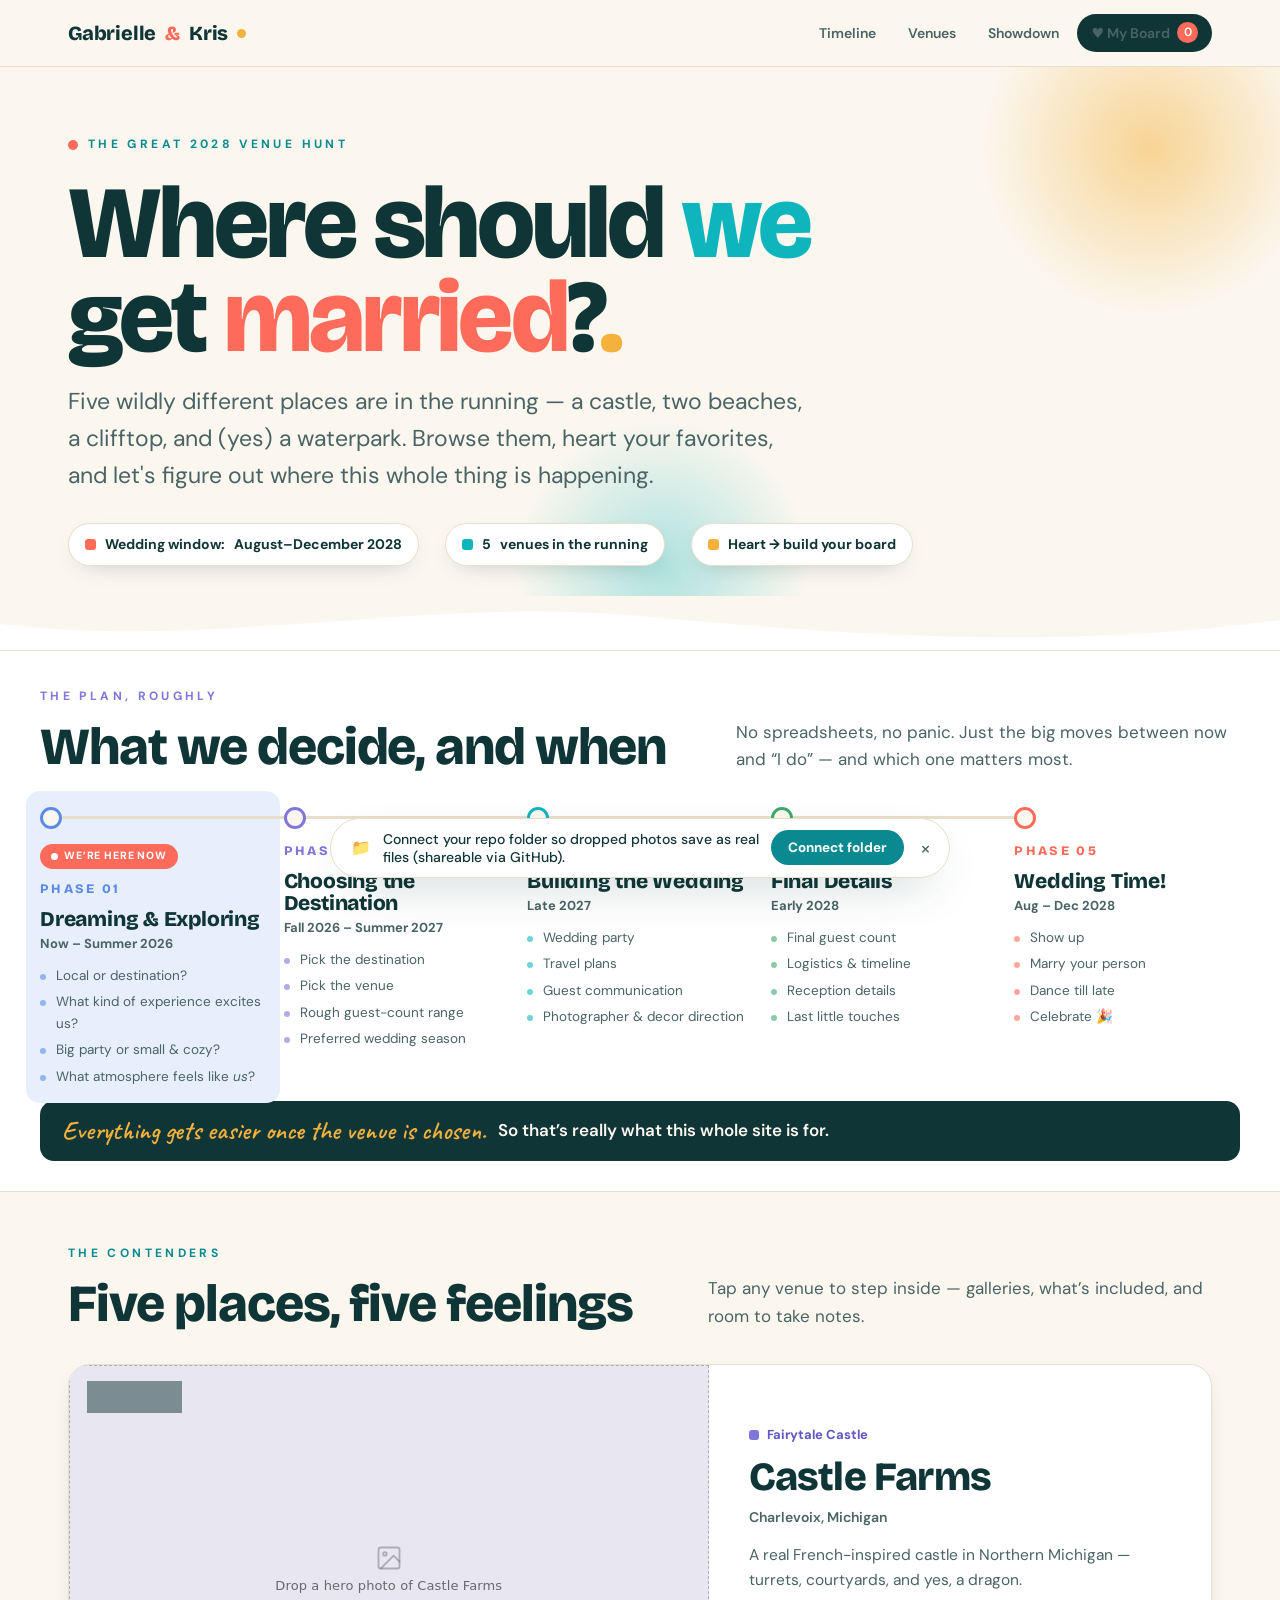
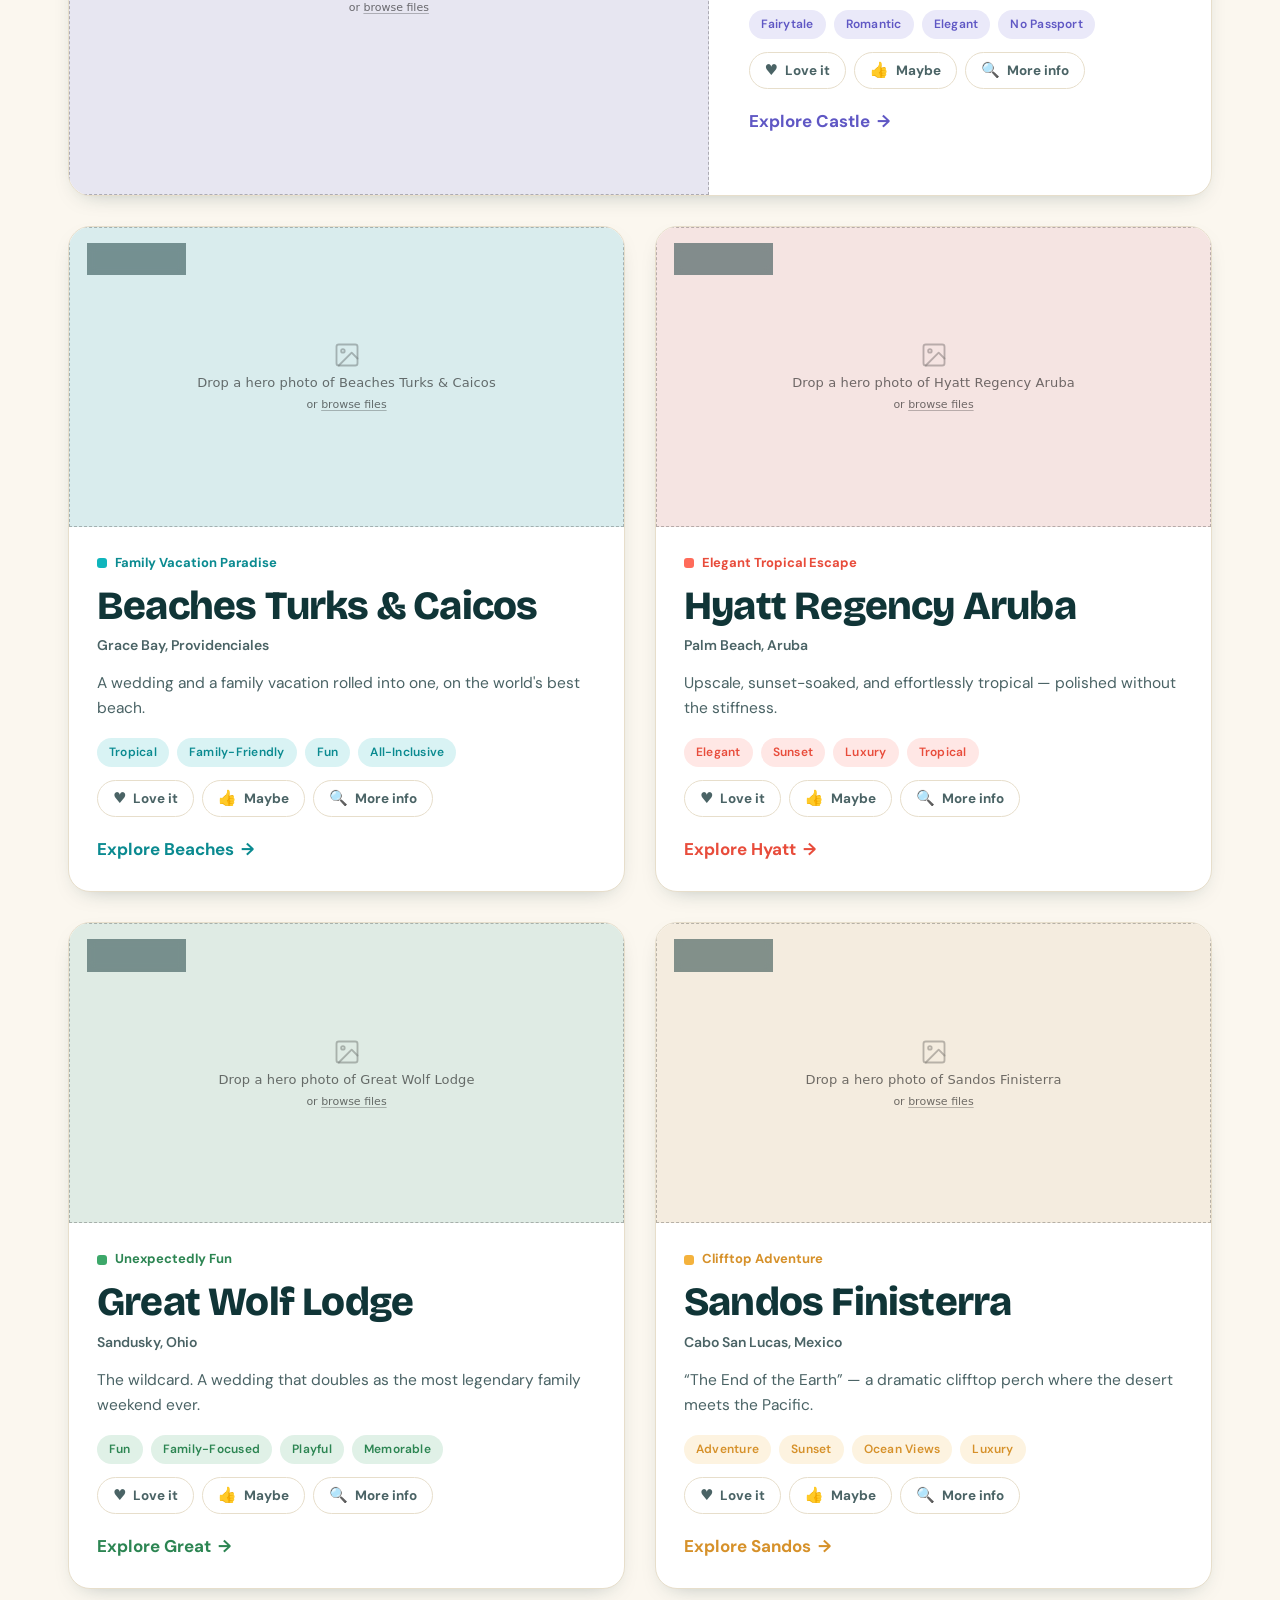
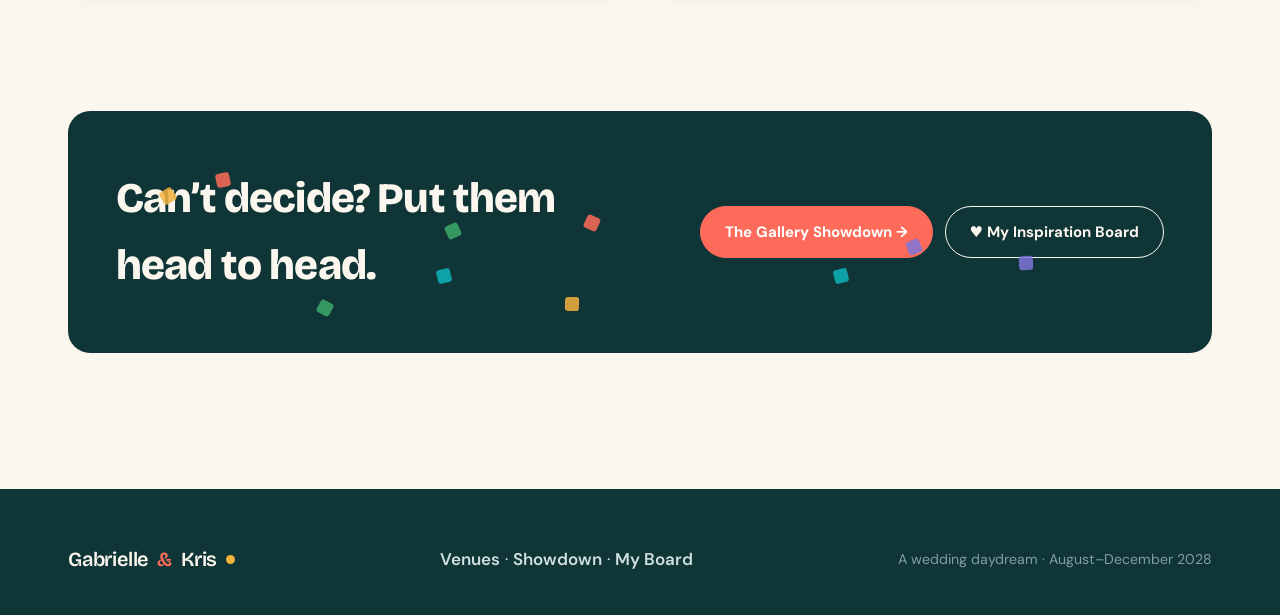
==== index.html @ 3129db59 "Initial snapshot before Supabase integration" ====
<!DOCTYPE html>
<html lang="en">
<head>
<meta charset="UTF-8" />
<meta name="viewport" content="width=device-width, initial-scale=1.0" />
<title>Gabrielle &amp; Kris — Where should we get married?</title>
<link rel="preconnect" href="https://fonts.googleapis.com" />
<link rel="preconnect" href="https://fonts.gstatic.com" crossorigin />
<link href="https://fonts.googleapis.com/css2?family=Bricolage+Grotesque:opsz,wght@12..96,400;12..96,600;12..96,700;12..96,800&family=DM+Sans:opsz,wght@9..40,400;9..40,500;9..40,700&family=Caveat:wght@600;700&display=swap" rel="stylesheet" />
<style>
/* =====================================================================
   Gabrielle & Kris — Wedding Venue Explorer
   Coastal Editorial, with joy. Shared across all pages.
   ===================================================================== */

:root{
  /* base */
  --cream:#FBF7EF;
  --paper:#FFFFFF;
  --ink:#103537;          /* deep teal-black text */
  --ink-soft:#4A6365;
  --line:#E7DECB;         /* hairline on cream */

  /* joyful coastal accents */
  --sea:#0FB5BC;
  --sea-deep:#0A8A90;
  --coral:#FF6B5A;
  --coral-deep:#E84C3B;
  --sun:#F4B23C;
  --sky:#5C8BE6;
  --palm:#3DA86A;
  --orchid:#7E76DA;

  /* venue signature hues (set per page on body[data-venue]) */
  --accent:var(--sea);
  --accent-deep:var(--sea-deep);
  --accent-tint:#E4F6F6;

  --maxw:1200px;
  --r-lg:22px;
  --r-md:14px;
  --r-sm:8px;
  --shadow:0 18px 50px -22px rgba(16,53,55,.45);
  --shadow-sm:0 8px 24px -14px rgba(16,53,55,.4);

  --font-display:'Bricolage Grotesque',-apple-system,system-ui,sans-serif;
  --font-body:'DM Sans',-apple-system,system-ui,sans-serif;
  --font-hand:'Caveat',cursive;
}

/* venue themes */
body[data-venue="castle"]   {--accent:var(--orchid);--accent-deep:#5F57C4;--accent-tint:#ECEBFB;}
body[data-venue="beaches"]  {--accent:var(--sea);  --accent-deep:var(--sea-deep);--accent-tint:#E1F6F6;}
body[data-venue="hyatt"]    {--accent:var(--coral);--accent-deep:var(--coral-deep);--accent-tint:#FFE9E4;}
body[data-venue="greatwolf"]{--accent:var(--palm); --accent-deep:#2C8552;--accent-tint:#E2F3E9;}
body[data-venue="sandos"]   {--accent:var(--sun);  --accent-deep:#D6912A;--accent-tint:#FBEFD6;}

*{box-sizing:border-box;}
html{scroll-behavior:smooth;}
body{
  margin:0;background:var(--cream);color:var(--ink);
  font-family:var(--font-body);font-size:17px;line-height:1.6;
  -webkit-font-smoothing:antialiased;text-rendering:optimizeLegibility;
}
img{max-width:100%;display:block;}
a{color:inherit;text-decoration:none;}
button{font-family:inherit;cursor:pointer;}

.wrap{max-width:var(--maxw);margin:0 auto;padding:0 28px;}
.display{font-family:var(--font-display);font-weight:800;letter-spacing:-.02em;line-height:.95;}
.hand{font-family:var(--font-hand);font-weight:700;}
.kicker{font-size:12px;letter-spacing:.28em;text-transform:uppercase;font-weight:700;color:var(--accent-deep);}
.tabnum{font-variant-numeric:tabular-nums;}

/* ---------------- top nav ---------------- */
.nav{position:sticky;top:0;z-index:50;background:rgba(251,247,239,.86);backdrop-filter:blur(12px);
  border-bottom:1px solid var(--line);}
.nav-in{display:flex;align-items:center;gap:8px;height:66px;}
.brand{font-family:var(--font-display);font-weight:800;font-size:20px;letter-spacing:-.01em;display:flex;align-items:center;gap:9px;}
.brand .amp{color:var(--coral);}
.brand .dot{width:9px;height:9px;border-radius:50%;background:var(--sun);display:inline-block;}
.nav-links{margin-left:auto;display:flex;align-items:center;gap:4px;}
.nav-links a{font-size:14px;font-weight:600;padding:8px 14px;border-radius:30px;color:var(--ink-soft);transition:.16s;}
.nav-links a:hover{color:var(--ink);background:var(--accent-tint);}
.nav-links a.active{color:var(--ink);background:var(--accent-tint);}
.nav-board{display:inline-flex;align-items:center;gap:7px;background:var(--ink);color:var(--cream);
  padding:9px 16px;border-radius:30px;font-weight:700;font-size:14px;}
.nav-board:hover{background:var(--accent-deep);color:#fff;}
.nav-board .cnt{background:var(--coral);color:#fff;border-radius:20px;min-width:21px;height:21px;
  display:inline-flex;align-items:center;justify-content:center;font-size:12px;padding:0 6px;}
.nav-toggle{display:none;}

/* ---------------- buttons ---------------- */
.btn{display:inline-flex;align-items:center;gap:9px;font-weight:700;font-size:15px;
  padding:13px 24px;border-radius:34px;border:1.5px solid var(--ink);background:transparent;color:var(--ink);
  transition:.18s;}
.btn:hover{background:var(--ink);color:var(--cream);transform:translateY(-1px);}
.btn-fill{background:var(--accent-deep);border-color:var(--accent-deep);color:#fff;}
.btn-fill:hover{background:var(--ink);border-color:var(--ink);color:var(--cream);}
.btn-coral{background:var(--coral);border-color:var(--coral);color:#fff;}
.btn-coral:hover{background:var(--coral-deep);border-color:var(--coral-deep);color:#fff;}

/* ---------------- favorite control (love/maybe/info) ---------------- */
.faves{display:flex;gap:8px;flex-wrap:wrap;}
.fave{display:inline-flex;align-items:center;gap:7px;font-weight:700;font-size:13.5px;
  padding:9px 15px;border-radius:30px;border:1.5px solid var(--line);background:var(--paper);color:var(--ink-soft);
  transition:.16s;}
.fave:hover{border-color:var(--ink);color:var(--ink);transform:translateY(-1px);}
.fave .ic{font-size:15px;line-height:1;}
.fave[data-state="love"][aria-pressed="true"]{background:var(--coral);border-color:var(--coral);color:#fff;}
.fave[data-state="maybe"][aria-pressed="true"]{background:var(--sun);border-color:var(--sun);color:#3a2c08;}
.fave[data-state="info"][aria-pressed="true"]{background:var(--sky);border-color:var(--sky);color:#fff;}

/* mood tags / chips */
.tags{display:flex;flex-wrap:wrap;gap:8px;}
.tag{font-size:12px;letter-spacing:.02em;font-weight:600;padding:5px 12px;border-radius:30px;
  background:var(--accent-tint);color:var(--accent-deep);white-space:nowrap;}
.tag.ghost{background:transparent;border:1.5px solid var(--line);color:var(--ink-soft);}

/* ---------------- toast ---------------- */
.toast-wrap{position:fixed;bottom:24px;left:50%;transform:translateX(-50%);z-index:200;display:flex;flex-direction:column;gap:10px;align-items:center;pointer-events:none;}
.toast{background:var(--ink);color:var(--cream);padding:13px 20px;border-radius:30px;font-weight:600;font-size:14.5px;
  box-shadow:var(--shadow);display:flex;align-items:center;gap:10px;opacity:0;transform:translateY(14px);
  transition:.32s cubic-bezier(.2,.8,.3,1);}
.toast.show{opacity:1;transform:translateY(0);}
.toast .em{font-size:17px;}

/* ---------------- folder connect bar ---------------- */
.fsbar{position:fixed;left:50%;bottom:22px;transform:translateX(-50%);z-index:180;
  display:flex;align-items:center;gap:12px;max-width:min(620px,calc(100vw - 28px));
  background:var(--paper);border:1px solid var(--line);border-radius:40px;
  padding:11px 14px 11px 20px;box-shadow:var(--shadow);font-size:14px;font-weight:500;color:var(--ink);}
.fsbar.ok{background:#E6F6EE;border-color:#BFE6CF;}
.fsbar.warn{background:#FFF4E2;border-color:#F4D9A8;}
.fsbar .ic{font-size:16px;line-height:1;flex:0 0 auto;}
.fsbar span{line-height:1.3;}
.fsbar strong{font-weight:700;}
.fsbar .connect{flex:0 0 auto;background:var(--accent-deep);color:#fff;border:none;border-radius:30px;
  padding:9px 17px;font-weight:700;font-size:13.5px;}
.fsbar .connect:hover{background:var(--ink);}
.fsbar .connect:disabled{opacity:.6;}
.fsbar .x{flex:0 0 auto;background:none;border:none;font-size:20px;line-height:1;color:var(--ink-soft);padding:0 4px;}
.fsbar .x:hover{color:var(--ink);}
@media(max-width:560px){.fsbar{flex-wrap:wrap;border-radius:18px;}}

/* ---------------- wave divider ---------------- */
.wave{display:block;width:100%;height:54px;}

/* ---------------- footer ---------------- */
.foot{background:var(--ink);color:#CFE0DF;margin-top:90px;padding:54px 0 40px;}
.foot .wrap{display:flex;flex-wrap:wrap;gap:24px;align-items:center;justify-content:space-between;}
.foot .brand{color:var(--cream);}
.foot a{color:#CFE0DF;font-weight:600;}
.foot a:hover{color:#fff;}
.foot small{color:#7FA0A0;}

/* =====================================================================
   HOME
   ===================================================================== */
.hero{position:relative;overflow:hidden;padding:64px 0 30px;}
.hero .wrap{position:relative;z-index:2;}
.hero .eyebrow{display:inline-flex;align-items:center;gap:10px;margin-bottom:22px;}
.hero .eyebrow .pin{width:10px;height:10px;border-radius:50%;background:var(--coral);}
.hero h1{font-family:var(--font-display);font-weight:800;letter-spacing:-.03em;line-height:.92;
  font-size:clamp(44px,8vw,104px);margin:0 0 18px;max-width:14ch;}
.hero h1 .c1{color:var(--sea);}
.hero h1 .c2{color:var(--coral);}
.hero h1 .c3{color:var(--sun);}
.hero .lede{font-size:clamp(18px,2.2vw,23px);max-width:46ch;color:var(--ink-soft);margin:0 0 30px;}
.hero .meta{display:flex;flex-wrap:wrap;gap:10px 26px;align-items:center;font-weight:700;}
.hero .meta .chip{display:inline-flex;align-items:center;gap:9px;background:var(--paper);border:1px solid var(--line);
  padding:9px 16px;border-radius:30px;font-size:14px;box-shadow:var(--shadow-sm);}
.hero .meta .chip .sq{width:11px;height:11px;border-radius:3px;}
.blob{position:absolute;border-radius:50%;filter:blur(2px);opacity:.5;z-index:1;}
.blob.b1{width:340px;height:340px;background:radial-gradient(circle,var(--sun),transparent 70%);top:-90px;right:-40px;}
.blob.b2{width:300px;height:300px;background:radial-gradient(circle,var(--sea),transparent 70%);bottom:-120px;left:40%;opacity:.32;}

/* section heading */
.sec{padding:30px 0;}
.sec-head{display:flex;align-items:flex-end;justify-content:space-between;gap:20px;flex-wrap:wrap;margin-bottom:34px;}
.sec-head h2{font-family:var(--font-display);font-weight:800;letter-spacing:-.02em;font-size:clamp(30px,4.4vw,52px);margin:.25em 0 0;line-height:1;}
.sec-head p{margin:0;color:var(--ink-soft);max-width:42ch;}

/* ---------------- timeline ---------------- */
.timeline{background:var(--paper);border-top:1px solid var(--line);border-bottom:1px solid var(--line);}
.tl-track{display:grid;grid-template-columns:repeat(5,1fr);gap:18px;}
.tl-phase{position:relative;padding-top:34px;}
.tl-phase .node{position:absolute;top:0;left:0;width:22px;height:22px;border-radius:50%;background:var(--cream);
  border:3px solid var(--ph,var(--sea));}
.tl-phase .bar{position:absolute;top:9px;left:22px;right:-18px;height:3px;background:var(--line);}
.tl-phase:last-child .bar{display:none;}
.tl-phase .ph-num{font-family:var(--font-display);font-weight:800;font-size:13px;letter-spacing:.18em;color:var(--ph,var(--sea));text-transform:uppercase;}
.tl-phase h3{font-family:var(--font-display);font-weight:800;font-size:21px;line-height:1.05;margin:8px 0 4px;letter-spacing:-.01em;}
.tl-phase .when{font-size:13px;font-weight:700;color:var(--ink-soft);margin-bottom:10px;}
.tl-phase ul{margin:0;padding:0;list-style:none;display:flex;flex-direction:column;gap:5px;}
.tl-phase li{font-size:13.5px;color:var(--ink-soft);padding-left:16px;position:relative;}
.tl-phase li::before{content:"";position:absolute;left:0;top:9px;width:6px;height:6px;border-radius:50%;background:var(--ph,var(--sea));opacity:.6;}
.tl-phase.key{isolation:isolate;}
.tl-phase.key::before{content:"";position:absolute;inset:-16px -14px;border-radius:var(--r-md);z-index:-1;background:color-mix(in srgb, var(--ph,var(--sea)) 14%, white);}
.ph-badge{display:inline-flex;align-items:center;gap:6px;font-size:10.5px;font-weight:800;letter-spacing:.08em;text-transform:uppercase;
  background:var(--coral);color:#fff;padding:4px 11px;border-radius:20px;margin-bottom:10px;}
.ph-badge .pulse{width:7px;height:7px;border-radius:50%;background:#fff;animation:pulse 1.6s infinite;}
@keyframes pulse{0%,100%{opacity:.4}50%{opacity:1}}
.tl-callout{margin-top:14px;display:flex;align-items:center;gap:12px;background:var(--ink);color:var(--cream);
  border-radius:var(--r-md);padding:16px 22px;font-weight:600;}
.tl-callout .big{font-family:var(--font-hand);font-size:26px;color:var(--sun);line-height:1;}

/* ---------------- venue grid ---------------- */
.venues{padding:46px 0;}
.vgrid{display:grid;grid-template-columns:repeat(2,1fr);gap:30px;}
.vgrid .vcard:first-child{grid-column:1 / -1;}
.vcard{position:relative;background:var(--paper);border:1px solid var(--line);border-radius:var(--r-lg);overflow:hidden;
  box-shadow:var(--shadow-sm);transition:transform .2s, box-shadow .2s;display:flex;flex-direction:column;}
.vcard:hover{transform:translateY(-4px);box-shadow:var(--shadow);}
.vcard.feat{flex-direction:row;}
.vcard .vmedia{position:relative;background:color-mix(in srgb, var(--vc,var(--sea)) 12%, white);}
.vcard .vmedia image-slot{width:100%;height:100%;display:block;}
.vcard:not(.feat) .vmedia{height:300px;}
.vcard.feat .vmedia{flex:1 1 56%;min-height:430px;}
.vcard .vbody{padding:26px 28px 28px;display:flex;flex-direction:column;gap:13px;}
.vcard.feat .vbody{flex:1 1 44%;justify-content:center;padding:40px;}
.vcard .vnum{position:absolute;top:16px;left:18px;z-index:3;font-family:var(--font-display);font-weight:800;
  font-size:14px;letter-spacing:.1em;color:#fff;background:rgba(16,53,55,.5);backdrop-filter:blur(4px);
  padding:5px 12px;border-radius:30px;}
.vcard .theme{display:inline-flex;align-items:center;gap:8px;font-weight:700;font-size:13px;color:var(--vc-deep,var(--sea-deep));}
.vcard .theme .sq{width:10px;height:10px;border-radius:3px;background:var(--vc,var(--sea));}
.vcard h3{font-family:var(--font-display);font-weight:800;letter-spacing:-.02em;line-height:.96;margin:0;
  font-size:clamp(28px,3.4vw,40px);}
.vcard .vloc{font-size:14px;font-weight:600;color:var(--ink-soft);margin-top:-4px;}
.vcard .vline{color:var(--ink-soft);font-size:15.5px;margin:2px 0 4px;}
.vcard .vfoot{display:flex;align-items:center;justify-content:space-between;gap:14px;margin-top:6px;flex-wrap:wrap;}
.vcard .explore{display:inline-flex;align-items:center;gap:7px;font-weight:700;color:var(--vc-deep,var(--sea-deep));}
.vcard .explore .arr{transition:transform .18s;}
.vcard:hover .explore .arr{transform:translateX(4px);}

/* CTA band */
.cta{margin:30px 0 0;}
.cta .box{background:var(--ink);color:var(--cream);border-radius:var(--r-lg);padding:54px 48px;
  display:flex;flex-wrap:wrap;gap:26px;align-items:center;justify-content:space-between;position:relative;overflow:hidden;}
.cta h2{font-family:var(--font-display);font-weight:800;font-size:clamp(28px,3.6vw,42px);margin:0;max-width:18ch;letter-spacing:-.02em;}
.cta .conf{position:absolute;width:14px;height:14px;border-radius:3px;opacity:.9;}

/* =====================================================================
   VENUE PAGE
   ===================================================================== */
.vhero{position:relative;padding:30px 0 0;}
.vhero .top{display:flex;flex-wrap:wrap;gap:18px;align-items:flex-end;justify-content:space-between;margin-bottom:24px;}
.back{display:inline-flex;align-items:center;gap:8px;font-weight:700;color:var(--ink-soft);font-size:14px;}
.back:hover{color:var(--ink);}
.vhero h1{font-family:var(--font-display);font-weight:800;letter-spacing:-.03em;line-height:.9;
  font-size:clamp(48px,9vw,120px);margin:.1em 0;}
.vhero .sub{display:flex;flex-wrap:wrap;gap:10px 22px;align-items:center;font-weight:700;color:var(--ink-soft);margin-bottom:8px;}
.vhero .sub .theme{color:var(--accent-deep);display:inline-flex;align-items:center;gap:8px;}
.vhero .sub .sq{width:12px;height:12px;border-radius:3px;background:var(--accent);}
.vhero-media{position:relative;border-radius:var(--r-lg);overflow:hidden;height:min(58vh,540px);background:var(--accent-tint);box-shadow:var(--shadow);}
.vhero-media image-slot{width:100%;height:100%;}
.vhero .ribbon{position:absolute;right:22px;top:22px;z-index:4;}

/* intro split */
.vintro{padding:54px 0 20px;display:grid;grid-template-columns:1.3fr 1fr;gap:48px;align-items:start;}
.vintro .lead{font-family:var(--font-display);font-weight:600;font-size:clamp(22px,2.8vw,30px);line-height:1.25;letter-spacing:-.01em;}
.vintro .why{background:var(--accent-tint);border-radius:var(--r-md);padding:24px 26px;}
.vintro .why h4{margin:0 0 8px;font-family:var(--font-display);font-weight:800;font-size:18px;color:var(--accent-deep);}
.vintro .why p{margin:0;color:var(--ink-soft);font-size:15.5px;}
.vintro .note{font-family:var(--font-hand);font-size:23px;color:var(--accent-deep);transform:rotate(-2deg);margin-top:18px;display:inline-block;}

/* gallery */
.gal{padding:34px 0;}
.gal-cat{margin-bottom:46px;}
.gal-cat .ghead{display:flex;align-items:baseline;gap:14px;margin-bottom:6px;}
.gal-cat .gn{font-family:var(--font-display);font-weight:800;color:var(--accent);font-size:15px;}
.gal-cat h3{font-family:var(--font-display);font-weight:800;font-size:clamp(24px,3vw,34px);letter-spacing:-.02em;margin:0;}
.gal-cat .gq{color:var(--ink-soft);font-style:italic;margin:2px 0 18px;}
.masonry{column-count:3;column-gap:18px;}
.masonry .cell{break-inside:avoid;margin-bottom:18px;position:relative;}
.masonry image-slot{width:100%;border-radius:var(--r-md);overflow:hidden;display:block;}
.cell .pinbtn{position:absolute;top:10px;right:10px;z-index:5;width:38px;height:38px;border-radius:50%;border:none;
  background:rgba(255,255,255,.92);color:var(--ink);font-size:17px;display:flex;align-items:center;justify-content:center;
  box-shadow:var(--shadow-sm);transition:.16s;}
.cell .pinbtn:hover{transform:scale(1.1);}
.cell .pinbtn.pinned{background:var(--coral);color:#fff;}

/* find-photos source bar */
.srcbar{display:flex;flex-wrap:wrap;align-items:center;gap:10px;margin:-6px 0 30px;padding:16px 18px;
  background:var(--accent-tint);border-radius:var(--r-md);}
.srclabel{font-weight:700;font-size:14px;color:var(--accent-deep);margin-right:4px;}
.srcbtn{display:inline-flex;align-items:center;gap:7px;font-weight:700;font-size:13.5px;
  padding:9px 15px;border-radius:30px;background:var(--paper);border:1.5px solid color-mix(in srgb, var(--accent) 45%, white);color:var(--ink);transition:.16s;}
.srcbtn:hover{border-color:var(--accent-deep);transform:translateY(-1px);box-shadow:var(--shadow-sm);}
.srcbtn .muted{font-weight:600;color:var(--ink-soft);}
.catsearch{margin-left:auto;font-weight:700;font-size:12.5px;color:var(--accent-deep);opacity:.85;white-space:nowrap;}
.catsearch:hover{opacity:1;text-decoration:underline;}

/* per-slot find button */
.cell .findbtn{position:absolute;top:10px;left:10px;z-index:5;display:inline-flex;align-items:center;gap:6px;
  height:38px;padding:0 13px;border-radius:30px;background:rgba(16,53,55,.62);backdrop-filter:blur(5px);
  color:#fff;font-size:13px;font-weight:700;box-shadow:var(--shadow-sm);transition:.16s;}
.cell .findbtn span{max-width:0;overflow:hidden;white-space:nowrap;opacity:0;transition:.18s;}
.cell:hover .findbtn span{max-width:90px;opacity:1;}
.cell .findbtn:hover{background:var(--accent-deep);}

@media(max-width:760px){.masonry{column-count:2;}}

/* included */
.incl{padding:40px 0;}
.incl-grid{display:grid;grid-template-columns:repeat(3,1fr);gap:18px;}
.incl-card{background:var(--paper);border:1px solid var(--line);border-radius:var(--r-md);padding:24px;}
.incl-card .ic{width:42px;height:42px;border-radius:12px;background:var(--accent-tint);color:var(--accent-deep);
  display:flex;align-items:center;justify-content:center;font-size:20px;margin-bottom:14px;}
.incl-card h4{font-family:var(--font-display);font-weight:800;font-size:18px;margin:0 0 6px;}
.incl-card p{margin:0;color:var(--ink-soft);font-size:14.5px;}

/* notes */
.notes{padding:20px 0 10px;}
.notes .box{background:var(--accent-tint);border-radius:var(--r-lg);padding:30px 32px;}
.notes h3{font-family:var(--font-display);font-weight:800;font-size:24px;margin:0 0 4px;}
.notes .prompt{color:var(--ink-soft);margin:0 0 16px;}
.notes textarea{width:100%;min-height:120px;border:1.5px solid var(--line);border-radius:var(--r-md);background:var(--paper);
  padding:16px 18px;font-family:inherit;font-size:16px;color:var(--ink);resize:vertical;}
.notes textarea:focus{outline:none;border-color:var(--accent);}
.notes .saved{font-size:13px;font-weight:600;color:var(--accent-deep);margin-top:8px;height:18px;}

/* venue nav (prev/next) */
.vnav{display:flex;justify-content:space-between;gap:14px;padding:30px 0 0;}
.vnav a{flex:1;background:var(--paper);border:1px solid var(--line);border-radius:var(--r-md);padding:18px 22px;transition:.18s;}
.vnav a:hover{border-color:var(--ink);transform:translateY(-2px);}
.vnav .lbl{font-size:12px;letter-spacing:.16em;text-transform:uppercase;font-weight:700;color:var(--ink-soft);}
.vnav .nm{font-family:var(--font-display);font-weight:800;font-size:20px;margin-top:2px;}
.vnav a.next{text-align:right;}

/* =====================================================================
   SHOWDOWN
   ===================================================================== */
.sd-hero{padding:54px 0 20px;text-align:center;}
.sd-hero h1{font-family:var(--font-display);font-weight:800;letter-spacing:-.03em;font-size:clamp(40px,7vw,84px);margin:.15em auto;max-width:16ch;line-height:.95;}
.sd-hero p{color:var(--ink-soft);max-width:50ch;margin:0 auto;font-size:18px;}
.sd-filter{display:flex;flex-wrap:wrap;gap:10px;justify-content:center;margin:30px 0;}
.sd-row{margin-bottom:40px;}
.sd-row .rhead{display:flex;align-items:center;gap:14px;margin-bottom:14px;}
.sd-row .rsq{width:18px;height:18px;border-radius:5px;}
.sd-row h3{font-family:var(--font-display);font-weight:800;font-size:26px;margin:0;letter-spacing:-.01em;}
.sd-row .rloc{color:var(--ink-soft);font-weight:600;font-size:14px;}
.sd-strip{display:grid;grid-auto-flow:column;grid-auto-columns:minmax(230px,1fr);gap:14px;overflow-x:auto;padding-bottom:12px;scroll-snap-type:x mandatory;}
.sd-strip image-slot{height:240px;border-radius:var(--r-md);scroll-snap-align:start;}

/* =====================================================================
   BOARD
   ===================================================================== */
.bd-hero{padding:48px 0 10px;}
.bd-hero h1{font-family:var(--font-display);font-weight:800;letter-spacing:-.03em;font-size:clamp(40px,7vw,80px);margin:.1em 0;line-height:.95;}
.bd-hero p{color:var(--ink-soft);max-width:48ch;font-size:18px;}
.board-masonry{column-count:4;column-gap:18px;margin-top:24px;}
.board-masonry .cell{break-inside:avoid;margin-bottom:18px;position:relative;}
.board-masonry image-slot{width:100%;border-radius:var(--r-md);}
.bd-cap{font-family:var(--font-hand);font-size:19px;color:var(--ink-soft);margin-top:4px;text-align:center;}
.empty{text-align:center;padding:80px 20px;color:var(--ink-soft);}
.empty .em{font-size:54px;}
.empty h3{font-family:var(--font-display);font-weight:800;font-size:26px;color:var(--ink);margin:14px 0 6px;}

/* verdict summary on board */
.verdict{display:grid;grid-template-columns:repeat(5,1fr);gap:14px;margin:10px 0 36px;}
.vcell{background:var(--paper);border:1px solid var(--line);border-radius:var(--r-md);padding:18px;text-align:center;}
.vcell .vsq{width:14px;height:14px;border-radius:4px;margin:0 auto 8px;}
.vcell .vn{font-family:var(--font-display);font-weight:800;font-size:16px;line-height:1.1;}
.vcell .vstate{font-size:13px;font-weight:700;margin-top:8px;padding:4px 10px;border-radius:20px;display:inline-block;}
.vstate.love{background:var(--coral);color:#fff;}
.vstate.maybe{background:var(--sun);color:#3a2c08;}
.vstate.info{background:var(--sky);color:#fff;}
.vstate.none{background:var(--line);color:var(--ink-soft);}

@media(max-width:980px){
  .board-masonry{column-count:3;}
  .vintro{grid-template-columns:1fr;gap:26px;}
  .incl-grid{grid-template-columns:repeat(2,1fr);}
  .tl-track{grid-template-columns:repeat(2,1fr);gap:30px 22px;}
  .tl-phase .bar{display:none;}
  .verdict{grid-template-columns:repeat(3,1fr);}
}
@media(max-width:760px){
  .nav-links{position:fixed;inset:66px 0 auto 0;flex-direction:column;background:var(--cream);border-bottom:1px solid var(--line);
    padding:12px 24px;gap:4px;display:none;}
  .nav-links.open{display:flex;}
  .nav-links a{padding:12px;}
  .nav-toggle{display:inline-flex;margin-left:auto;background:none;border:none;font-size:24px;}
  .vgrid{grid-template-columns:1fr;}
  .vcard.feat{flex-direction:column;}
  .vcard.feat .vmedia{min-height:280px;}
  .masonry{column-count:2;}
  .board-masonry{column-count:2;}
  .verdict{grid-template-columns:repeat(2,1fr);}
}
@media(max-width:560px){.masonry{column-count:1;}.tl-track{grid-template-columns:1fr;}}

</style>
</head>
<body data-page="home">

<header class="nav">
  <div class="wrap nav-in">
    <a class="brand" href="index.html">Gabrielle <span class="amp">&amp;</span> Kris<span class="dot"></span></a>
    <button class="nav-toggle" aria-label="Menu">&#9776;</button>
    <nav class="nav-links">
      <a href="index.html#timeline">Timeline</a>
      <a href="index.html#venues">Venues</a>
      <a href="showdown.html">Showdown</a>
      <a class="nav-board" href="board.html">&#9829; My Board <span class="cnt">0</span></a>
    </nav>
  </div>
</header>

<section class="hero">
  <div class="blob b1"></div>
  <div class="blob b2"></div>
  <div class="wrap">
    <div class="eyebrow"><span class="pin"></span><span class="kicker">The Great 2028 Venue Hunt</span></div>
    <h1>Where should <span class="c1">we</span> get <span class="c2">married</span>?<span class="c3">.</span></h1>
    <p class="lede">Five wildly different places are in the running &mdash; a castle, two beaches, a clifftop, and (yes) a waterpark. Browse them, heart your favorites, and let's figure out where this whole thing is happening.</p>
    <div class="meta">
      <span class="chip"><span class="sq" style="background:var(--coral)"></span>Wedding window: <strong>August&ndash;December 2028</strong></span>
      <span class="chip"><span class="sq" style="background:var(--sea)"></span><strong>5</strong> venues in the running</span>
      <span class="chip"><span class="sq" style="background:var(--sun)"></span>Heart &rarr; build your board</span>
    </div>
  </div>
</section>

<svg class="wave" viewBox="0 0 1440 54" preserveAspectRatio="none" aria-hidden="true">
  <path d="M0,28 C240,54 480,0 720,20 C960,40 1200,54 1440,24 L1440,54 L0,54 Z" fill="#FFFFFF"></path>
</svg>

<!-- TIMELINE -->
<section class="timeline" id="timeline">
  <div class="wrap sec">
    <div class="sec-head">
      <div>
        <span class="kicker" style="--accent-deep:var(--orchid)">The plan, roughly</span>
        <h2>What we decide, and when</h2>
      </div>
      <p>No spreadsheets, no panic. Just the big moves between now and &ldquo;I do&rdquo; &mdash; and which one matters most.</p>
    </div>
    <div class="tl-track" id="tlTrack"></div>
    <div class="tl-callout">
      <span class="big">Everything gets easier once the venue is chosen.</span>
      <span>So that&rsquo;s really what this whole site is for.</span>
    </div>
  </div>
</section>

<!-- VENUES -->
<section class="venues" id="venues">
  <div class="wrap">
    <div class="sec-head">
      <div>
        <span class="kicker">The contenders</span>
        <h2>Five places, five feelings</h2>
      </div>
      <p>Tap any venue to step inside &mdash; galleries, what&rsquo;s included, and room to take notes.</p>
    </div>
    <div class="vgrid" id="vgrid"></div>
  </div>
</section>

<!-- CTA -->
<section class="venues cta">
  <div class="wrap">
    <div class="box" id="ctaBox">
      <h2>Can&rsquo;t decide? Put them head to head.</h2>
      <div style="display:flex;gap:12px;flex-wrap:wrap;">
        <a class="btn btn-coral" href="showdown.html">The Gallery Showdown &rarr;</a>
        <a class="btn" style="border-color:var(--cream);color:var(--cream)" href="board.html">&#9829; My Inspiration Board</a>
      </div>
    </div>
  </div>
</section>

<footer class="foot">
  <div class="wrap">
    <a class="brand" href="index.html">Gabrielle <span class="amp">&amp;</span> Kris<span class="dot"></span></a>
    <span><a href="index.html#venues">Venues</a> &middot; <a href="showdown.html">Showdown</a> &middot; <a href="board.html">My Board</a></span>
    <small>A wedding daydream &middot; August&ndash;December 2028</small>
  </div>
</footer>

<script>
/* BEGIN USAGE */
/**
 * <image-slot> — user-fillable image placeholder.
 *
 * Drop this into a deck, mockup, or page wherever you want the user to
 * supply an image. You control the slot's shape and size; the user fills it
 * by dragging an image file onto it (or clicking to browse). The dropped
 * image persists across reloads via a .image-slots.state.json sidecar —
 * same read-via-fetch / write-via-window.omelette pattern as
 * design_canvas.jsx, so the filled slot shows on share links, downloaded
 * zips, and PPTX export. Outside the omelette runtime the slot is read-only.
 *
 * The host bridge only allows sidecar writes at the project root, so the
 * HTML that uses this component is assumed to live at the project root too
 * (same constraint as design_canvas.jsx).
 *
 * Attributes:
 *   id           Persistence key. REQUIRED for the drop to survive reload —
 *                every slot on the page needs a distinct id.
 *   shape        'rect' | 'rounded' | 'circle' | 'pill'   (default 'rounded')
 *                'circle' applies 50% border-radius; on a non-square slot
 *                that's an ellipse — set equal width and height for a true
 *                circle.
 *   radius       Corner radius in px for 'rounded'.       (default 12)
 *   mask         Any CSS clip-path value. Overrides `shape` — use this for
 *                hexagons, blobs, arbitrary polygons.
 *   fit          object-fit: cover | contain | fill.       (default 'cover')
 *                With cover (the default) double-clicking the filled slot
 *                enters a reframe mode: the whole image spills past the mask
 *                (translucent outside, opaque inside), drag to reposition,
 *                corner-drag to scale. The crop persists alongside the image
 *                in the sidecar. contain/fill stay static.
 *   position     object-position for fit=contain|fill.     (default '50% 50%')
 *   placeholder  Empty-state caption.                      (default 'Drop an image')
 *   src          Optional initial/fallback image URL. A user drop overrides
 *                it; clearing the drop reveals src again.
 *
 * Size and layout come from ordinary CSS on the element — width/height
 * inline or from a parent grid — so it composes with any layout.
 *
 * Usage:
 *   <image-slot id="hero"   style="width:800px;height:450px" shape="rounded" radius="20"
 *               placeholder="Drop a hero image"></image-slot>
 *   <image-slot id="avatar" style="width:120px;height:120px" shape="circle"></image-slot>
 *   <image-slot id="kite"   style="width:300px;height:300px"
 *               mask="polygon(50% 0, 100% 50%, 50% 100%, 0 50%)"></image-slot>
 */
/* END USAGE */

(() => {
  const STATE_FILE = '.image-slots.state.json';
  // 2× a ~600px slot in a 1920-wide deck — retina-sharp without making the
  // sidecar enormous. A 1200px WebP at q=0.85 is ~150-300KB.
  const MAX_DIM = 1200;
  // Raster formats only. SVG is excluded (can carry script; createImageBitmap
  // on SVG blobs is inconsistent). GIF is excluded because the canvas
  // re-encode keeps only the first frame, so an animated GIF would silently
  // go still — better to reject than surprise.
  const ACCEPT = ['image/png', 'image/jpeg', 'image/webp', 'image/avif'];

  // ── Persistence: real image files + File System Access ──────────────────
  // Photos become REAL FILES in an images/ folder, so the site is shareable
  // via GitHub with no build/bake step, and any visitor (incl. GitHub Pages)
  // sees them. Three layers:
  //   • DISPLAY — on load we fetch images/manifest.json → { id:{f,s,x,y} } and
  //     point each slot at images/<f>. Pure static; viewing needs no write
  //     access. Works for everyone you share the repo with.
  //   • EDITING (you, locally) — the File System Access API writes the dropped
  //     image into <repo>/images/<id>.<ext> and rewrites images/manifest.json
  //     on disk. Commit + push and it's live for all. No extra step.
  //   • FALLBACK — if the browser lacks File System Access or no folder is
  //     connected yet, the drop is kept in IndexedDB so it still shows on your
  //     machine; connecting the folder flushes those to disk automatically.
  const subs = new Set();
  let slots = {};        // id -> {u,s,x,y}  (u: relative path or data: URL)
  let manifest = {};     // id -> {f,s,x,y}  committed files (from disk)
  const tombstones = new Set();
  let loaded = false;
  let loadP = null;
  const num = (v, d) => (Number.isFinite(v) ? v : d);
  const QS = (typeof location !== 'undefined' ? location.search : '') || '';

  // --- IndexedDB: dir handle (meta) + local fallback drops (slots) ---
  const DB_NAME = 'wed-image-slots';
  let dbP = null;
  function openDB() {
    if (dbP) return dbP;
    dbP = new Promise((resolve) => {
      let req;
      try { req = indexedDB.open(DB_NAME, 2); }
      catch (e) { resolve(null); return; }
      req.onupgradeneeded = () => {
        const db = req.result;
        if (!db.objectStoreNames.contains('slots')) db.createObjectStore('slots');
        if (!db.objectStoreNames.contains('meta')) db.createObjectStore('meta');
      };
      req.onsuccess = () => resolve(req.result);
      req.onerror = () => resolve(null);
    });
    return dbP;
  }
  function txReq(store, mode, run) {
    return openDB().then((db) => {
      if (!db) return null;
      return new Promise((resolve) => {
        let tx;
        try { tx = db.transaction(store, mode); }
        catch (e) { resolve(null); return; }
        let req;
        try { req = run(tx.objectStore(store)); }
        catch (e) { resolve(null); return; }
        tx.onabort = tx.onerror = () => resolve(null);
        if (req && 'onsuccess' in req) { req.onsuccess = () => resolve(req.result); }
        else { tx.oncomplete = () => resolve(true); }
      });
    });
  }
  const metaGet = (k) => txReq('meta', 'readonly', (s) => s.get(k));
  const metaSet = (k, v) => txReq('meta', 'readwrite', (s) => { s.put(v, k); });
  const slotsPut = (k, v) => txReq('slots', 'readwrite', (s) => { s.put(v, k); });
  const slotsDel = (k) => txReq('slots', 'readwrite', (s) => { s.delete(k); });
  function slotsAll() {
    return openDB().then((db) => {
      if (!db) return null;
      return new Promise((resolve) => {
        const out = {};
        let tx;
        try { tx = db.transaction('slots', 'readonly'); }
        catch (e) { resolve(null); return; }
        const req = tx.objectStore('slots').openCursor();
        req.onsuccess = () => { const c = req.result; if (c) { out[c.key] = c.value; c.continue(); } else resolve(out); };
        req.onerror = () => resolve(out);
      });
    });
  }

  // --- File System Access ---
  const FS = {
    supported: (typeof window !== 'undefined' && 'showDirectoryPicker' in window),
    root: null, ready: false,
  };
  const fsSubs = new Set();
  const fsNotify = () => fsSubs.forEach((fn) => { try { fn(); } catch (e) {} });

  async function fsVerify(h, withPrompt) {
    if (!h || !h.queryPermission) return false;
    const opts = { mode: 'readwrite' };
    let p = await h.queryPermission(opts);
    if (p !== 'granted' && withPrompt && h.requestPermission) p = await h.requestPermission(opts);
    return p === 'granted';
  }
  async function fsRestore() {
    if (!FS.supported) return;
    try {
      const h = await metaGet('dir');
      if (h) { FS.root = h; FS.ready = await fsVerify(h, false); }
    } catch (e) {}
  }
  async function fsImagesDir(create) {
    if (!FS.root) return null;
    return FS.root.getDirectoryHandle('images', { create: !!create });
  }
  async function fsWriteImage(id, blob, ext) {
    const dir = await fsImagesDir(true);
    const name = id + '.' + ext;
    const fh = await dir.getFileHandle(name, { create: true });
    const w = await fh.createWritable();
    await w.write(blob); await w.close();
    return name;
  }
  async function fsDeleteImage(name) {
    try { const dir = await fsImagesDir(false); if (dir) await dir.removeEntry(name); } catch (e) {}
  }
  async function fsWriteManifest() {
    const dir = await fsImagesDir(true);
    const fh = await dir.getFileHandle('manifest.json', { create: true });
    const w = await fh.createWritable();
    await w.write(JSON.stringify(manifest)); await w.close();
  }
  function dataUrlToBlob(durl) {
    const i = durl.indexOf(',');
    const mime = (durl.slice(0, i).match(/data:([^;]+)/) || [])[1] || 'image/jpeg';
    const bin = atob(durl.slice(i + 1));
    const arr = new Uint8Array(bin.length);
    for (let j = 0; j < bin.length; j++) arr[j] = bin.charCodeAt(j);
    return new Blob([arr], { type: mime });
  }
  const extFor = (mime) => mime === 'image/webp' ? 'webp' : mime === 'image/png' ? 'png'
    : mime === 'image/avif' ? 'avif' : 'jpg';

  // Push any IndexedDB-held drops to disk once a folder is connected.
  async function fsFlush() {
    if (!FS.ready) return;
    const all = await slotsAll();
    if (all) {
      for (const id in all) {
        const v = all[id];
        if (v && v.__del) { const m = manifest[id]; if (m) { delete manifest[id]; await fsDeleteImage(m.f); } await slotsDel(id); continue; }
        if (v && v.u && /^data:image\//i.test(v.u)) {
          try {
            const blob = dataUrlToBlob(v.u);
            const name = await fsWriteImage(id, blob, extFor(blob.type));
            manifest[id] = { f: name, s: num(v.s, 1), x: num(v.x, 0), y: num(v.y, 0) };
            slots[id] = { u: 'images/' + name + QS, s: num(v.s, 1), x: num(v.x, 0), y: num(v.y, 0) };
            await slotsDel(id);
          } catch (e) {}
        }
      }
    }
    await fsWriteManifest().catch(() => {});
    subs.forEach((fn) => fn());
  }
  async function fsConnect() {
    if (!FS.supported) throw new Error('not-supported');
    // Already remembered (from a previous session) but permission lapsed —
    // just re-request on the stored handle instead of making you re-pick.
    if (FS.root && !FS.ready && (await fsVerify(FS.root, true))) {
      FS.ready = true; await fsFlush(); fsNotify(); return FS.root.name;
    }
    const h = await window.showDirectoryPicker({ id: 'wed-repo', mode: 'readwrite' });
    if (!(await fsVerify(h, true))) throw new Error('permission-denied');
    FS.root = h; FS.ready = true;
    await metaSet('dir', h);
    await fsFlush();
    fsNotify();
    return h.name;
  }
  // Page-level UI (the "Connect folder" banner in app.js) talks to this.
  window.ImageSlotFS = {
    supported: FS.supported,
    isReady: () => FS.ready,
    folderName: () => (FS.root ? FS.root.name : null),
    connect: fsConnect,
    onChange: (fn) => { fsSubs.add(fn); return () => fsSubs.delete(fn); },
  };

  function fetchManifest() {
    return fetch('images/manifest.json' + QS, { cache: 'no-store' })
      .then((r) => (r.ok ? r.json() : null)).catch(() => null);
  }

  function load() {
    if (loadP) return loadP;
    loadP = Promise.all([fetchManifest(), slotsAll(), fsRestore()])
      .then((res) => {
        const man = res[0]; const stored = res[1] || {};
        manifest = (man && typeof man === 'object') ? man : {};
        const merged = {};
        // 1. committed files (shared via GitHub) — lowest precedence
        for (const k in manifest) {
          const m = manifest[k];
          if (m && m.f) merged[k] = { u: 'images/' + m.f + QS, s: num(m.s, 1), x: num(m.x, 0), y: num(m.y, 0) };
        }
        // 2. local IndexedDB drops / tombstones (your not-yet-committed edits)
        for (const k in stored) { const v = stored[k]; if (v && v.__del) delete merged[k]; else if (v) merged[k] = v; }
        // 3. in-memory changes that raced ahead of this read win
        for (const k in slots) merged[k] = slots[k];
        for (const id of tombstones) delete merged[id];
        slots = merged;
        tombstones.clear();
      })
      .catch(() => {})
      .then(() => { loaded = true; subs.forEach((fn) => fn()); });
    return loadP;
  }

  const S_MAX = 5;
  const clampS = (s) => Math.max(1, Math.min(S_MAX, s));

  function getSlot(id) {
    const v = slots[id];
    if (!v) return null;
    return typeof v === 'string' ? { u: v, s: 1, x: 0, y: 0 } : v;
  }

  // Write a newly-dropped image to disk (preferred) or IndexedDB (fallback).
  async function writeDrop(id, val) {
    if (FS.ready) {
      try {
        const blob = dataUrlToBlob(val.u);
        const name = await fsWriteImage(id, blob, extFor(blob.type));
        manifest[id] = { f: name, s: num(val.s, 1), x: num(val.x, 0), y: num(val.y, 0) };
        await fsWriteManifest();
        await slotsDel(id);          // drop any stale local copy
        return;
      } catch (e) { /* fall through to local */ }
    }
    slotsPut(id, val);               // local fallback (shows on this machine)
  }

  function persist(id, val) {
    // CLEAR
    if (!val) {
      const m = manifest[id];
      if (m) {
        delete manifest[id];
        if (FS.ready) { fsDeleteImage(m.f); fsWriteManifest().catch(() => {}); }
        else slotsPut(id, { __del: 1 });   // hide locally until folder connected
      } else slotsDel(id);
      return;
    }
    // NEW IMAGE BYTES (data: URL from a drop/browse)
    if (val.u && /^data:image\//i.test(val.u)) { writeDrop(id, val); return; }
    // FRAMING-ONLY (pan/zoom commit; u absent or already a path)
    if (manifest[id]) {
      manifest[id] = { f: manifest[id].f, s: num(val.s, 1), x: num(val.x, 0), y: num(val.y, 0) };
      if (FS.ready) fsWriteManifest().catch(() => {});
    } else {
      slotsAll().then((all) => {
        const cur = all && all[id];
        if (cur && cur.u) slotsPut(id, { u: cur.u, s: num(val.s, 1), x: num(val.x, 0), y: num(val.y, 0) });
      });
    }
  }

  function setSlot(id, val) {
    if (!id) return;
    if (val) { slots[id] = val; tombstones.delete(id); }
    else { delete slots[id]; if (!loaded) tombstones.add(id); }
    subs.forEach((fn) => fn());
    if (loaded) persist(id, val); else load().then(() => persist(id, val));
  }

  // ── Image downscale ─────────────────────────────────────────────────────
  // Encode through a canvas so the sidecar carries resized bytes, not the
  // raw upload. Longest side is capped at 2× the slot's rendered width
  // (retina) and at MAX_DIM. WebP keeps alpha and is ~10× smaller than PNG
  // for photos, so there's no need for per-image format picking.
  async function toDataUrl(file, targetW) {
    const bitmap = await createImageBitmap(file);
    try {
      const cap = Math.min(MAX_DIM, Math.max(1, Math.round(targetW * 2)) || MAX_DIM);
      const scale = Math.min(1, cap / Math.max(bitmap.width, bitmap.height));
      const w = Math.max(1, Math.round(bitmap.width * scale));
      const h = Math.max(1, Math.round(bitmap.height * scale));
      const canvas = document.createElement('canvas');
      canvas.width = w; canvas.height = h;
      canvas.getContext('2d').drawImage(bitmap, 0, 0, w, h);
      return canvas.toDataURL('image/webp', 0.85);
    } finally {
      bitmap.close && bitmap.close();
    }
  }

  // ── Custom element ──────────────────────────────────────────────────────
  const stylesheet =
    ':host{display:inline-block;position:relative;vertical-align:top;' +
    '  font:13px/1.3 system-ui,-apple-system,sans-serif;color:rgba(0,0,0,.55);width:240px;height:160px}' +
    '.frame{position:absolute;inset:0;overflow:hidden;background:rgba(0,0,0,.04)}' +
    // .frame img (clipped) and .spill (unclipped ghost + handles) share the
    // same left/top/width/height in frame-%, computed by _applyView(), so the
    // inside-mask crop and the outside-mask spill stay pixel-aligned.
    '.frame img{position:absolute;max-width:none;transform:translate(-50%,-50%);' +
    '  -webkit-user-drag:none;user-select:none;touch-action:none}' +
    // Reframe mode (double-click): the full image spills past the mask. The
    // spill layer is sized to the IMAGE bounds so its corners are where the
    // resize handles belong. The ghost <img> inside is translucent; the real
    // clipped <img> underneath shows the opaque in-mask crop.
    '.spill{position:absolute;transform:translate(-50%,-50%);display:none;z-index:1;' +
    '  cursor:grab;touch-action:none}' +
    ':host([data-panning]) .spill{cursor:grabbing}' +
    '.spill .ghost{position:absolute;inset:0;width:100%;height:100%;opacity:.35;' +
    '  pointer-events:none;-webkit-user-drag:none;user-select:none;' +
    '  box-shadow:0 0 0 1px rgba(0,0,0,.2),0 12px 32px rgba(0,0,0,.2)}' +
    '.spill .handle{position:absolute;width:12px;height:12px;border-radius:50%;' +
    '  background:#fff;box-shadow:0 0 0 1.5px #c96442,0 1px 3px rgba(0,0,0,.3);' +
    '  transform:translate(-50%,-50%)}' +
    '.spill .handle[data-c=nw]{left:0;top:0;cursor:nwse-resize}' +
    '.spill .handle[data-c=ne]{left:100%;top:0;cursor:nesw-resize}' +
    '.spill .handle[data-c=sw]{left:0;top:100%;cursor:nesw-resize}' +
    '.spill .handle[data-c=se]{left:100%;top:100%;cursor:nwse-resize}' +
    ':host([data-reframe]){z-index:10}' +
    ':host([data-reframe]) .spill{display:block}' +
    ':host([data-reframe]) .frame{box-shadow:0 0 0 2px #c96442}' +
    '.empty{position:absolute;inset:0;display:flex;flex-direction:column;align-items:center;' +
    '  justify-content:center;gap:6px;text-align:center;padding:12px;box-sizing:border-box;' +
    '  cursor:pointer;user-select:none}' +
    '.empty svg{opacity:.45}' +
    '.empty .cap{max-width:90%;font-weight:500;letter-spacing:.01em}' +
    '.empty .sub{font-size:11px}' +
    '.empty .sub u{text-underline-offset:2px;text-decoration-color:rgba(0,0,0,.25)}' +
    '.empty:hover .sub u{color:rgba(0,0,0,.75);text-decoration-color:currentColor}' +
    ':host([data-over]) .frame{outline:2px solid #c96442;outline-offset:-2px;' +
    '  background:rgba(201,100,66,.10)}' +
    '.ring{position:absolute;inset:0;pointer-events:none;border:1.5px dashed rgba(0,0,0,.25);' +
    '  transition:border-color .12s}' +
    ':host([data-over]) .ring{border-color:#c96442}' +
    ':host([data-filled]) .ring{display:none}' +
    // Controls sit BELOW the mask (top:100%), absolutely positioned so the
    // author-declared slot height is unaffected. The gap is padding, not a
    // top offset, so the hover target stays contiguous with the frame.
    '.ctl{position:absolute;bottom:10px;left:50%;transform:translateX(-50%);' +
    '  display:flex;gap:7px;opacity:0;pointer-events:none;transition:opacity .12s;z-index:6;' +
    '  white-space:nowrap}' +
    ':host([data-filled][data-editable]:hover) .ctl,:host([data-reframe]) .ctl' +
    '  {opacity:1;pointer-events:auto}' +
    '.ctl button{appearance:none;border:0;border-radius:30px;padding:8px 15px;cursor:pointer;' +
    '  background:rgba(16,53,55,.85);color:#fff;font:600 12px/1 system-ui,-apple-system,sans-serif;' +
    '  backdrop-filter:blur(6px);box-shadow:0 4px 14px rgba(0,0,0,.3)}' +
    '.ctl button:hover{background:#103537}' +
    '.err{position:absolute;left:8px;bottom:8px;right:8px;color:#b3261e;font-size:11px;' +
    '  background:rgba(255,255,255,.85);padding:4px 6px;border-radius:5px;pointer-events:none}';

  const icon =
    '<svg width="28" height="28" viewBox="0 0 24 24" fill="none" stroke="currentColor" ' +
    'stroke-width="1.6" stroke-linecap="round" stroke-linejoin="round">' +
    '<rect x="3" y="3" width="18" height="18" rx="2"/><circle cx="8.5" cy="8.5" r="1.5"/>' +
    '<path d="m21 15-5-5L5 21"/></svg>';

  class ImageSlot extends HTMLElement {
    static get observedAttributes() {
      return ['shape', 'radius', 'mask', 'fit', 'position', 'placeholder', 'src', 'id'];
    }

    constructor() {
      super();
      const root = this.attachShadow({ mode: 'open' });
      // .spill and .ctl sit OUTSIDE .frame so overflow:hidden + border-radius
      // on the frame (circle, pill, rounded) can't clip them.
      root.innerHTML =
        '<style>' + stylesheet + '</style>' +
        '<div class="frame" part="frame">' +
        '  <img part="image" alt="" draggable="false" style="display:none">' +
        '  <div class="empty" part="empty">' + icon +
        '    <div class="cap"></div>' +
        '    <div class="sub">or <u>browse files</u></div></div>' +
        '  <div class="ring" part="ring"></div>' +
        '</div>' +
        '<div class="spill">' +
        '  <img class="ghost" alt="" draggable="false">' +
        '  <div class="handle" data-c="nw"></div><div class="handle" data-c="ne"></div>' +
        '  <div class="handle" data-c="sw"></div><div class="handle" data-c="se"></div>' +
        '</div>' +
        '<div class="ctl"><button data-act="replace" title="Replace image">Replace</button>' +
        '  <button data-act="clear" title="Remove image">Remove</button></div>' +
        '<input type="file" accept="' + ACCEPT.join(',') + '" hidden>';
      this._frame = root.querySelector('.frame');
      this._ring = root.querySelector('.ring');
      this._img = root.querySelector('.frame img');
      this._empty = root.querySelector('.empty');
      this._cap = root.querySelector('.cap');
      this._sub = root.querySelector('.sub');
      this._spill = root.querySelector('.spill');
      this._ghost = root.querySelector('.ghost');
      this._err = null;
      this._input = root.querySelector('input');
      this._depth = 0;
      this._gen = 0;
      this._view = { s: 1, x: 0, y: 0 };
      this._subFn = () => this._render();
      // Shadow-DOM listeners live with the shadow DOM — bound once here so
      // disconnect/reconnect (e.g. React remount) doesn't stack handlers.
      this._empty.addEventListener('click', () => this._input.click());
      root.addEventListener('click', (e) => {
        const act = e.target && e.target.getAttribute && e.target.getAttribute('data-act');
        if (act === 'replace') { this._exitReframe(true); this._input.click(); }
        if (act === 'clear') {
          this._exitReframe(false);
          this._gen++;
          this._local = null;
          if (this.id) setSlot(this.id, null); else this._render();
        }
      });
      this._input.addEventListener('change', () => {
        const f = this._input.files && this._input.files[0];
        if (f) this._ingest(f);
        this._input.value = '';
      });
      // naturalWidth/Height aren't known until load — re-apply so the cover
      // baseline is computed from real dimensions, not the 100%×100% fallback.
      this._img.addEventListener('load', () => this._applyView());
      // Gated on editable + fit=cover so share links and contain/fill slots
      // stay static.
      this.addEventListener('dblclick', (e) => {
        if (!this.hasAttribute('data-editable') || !this._reframes()) return;
        e.preventDefault();
        if (this.hasAttribute('data-reframe')) this._exitReframe(true);
        else this._enterReframe();
      });
      // Pan + resize both originate on the spill layer. A handle pointerdown
      // drives an aspect-locked resize anchored at the opposite corner; any
      // other pointerdown on the spill pans. Offsets are frame-% so a
      // reframed slot survives responsive resize / PPTX export.
      this._spill.addEventListener('pointerdown', (e) => {
        if (e.button !== 0 || !this.hasAttribute('data-reframe')) return;
        e.preventDefault();
        e.stopPropagation();
        this._spill.setPointerCapture(e.pointerId);
        const rect = this.getBoundingClientRect();
        const fw = rect.width || 1, fh = rect.height || 1;
        const corner = e.target.getAttribute && e.target.getAttribute('data-c');
        let move;
        if (corner) {
          // Resize about the OPPOSITE corner. Viewport-px throughout (rect
          // fw/fh, not clientWidth) so the math survives a transform:scale()
          // ancestor — deck_stage renders slides scaled-to-fit.
          const iw = this._img.naturalWidth || 1, ih = this._img.naturalHeight || 1;
          const base = Math.max(fw / iw, fh / ih);
          const sx = corner.includes('e') ? 1 : -1;
          const sy = corner.includes('s') ? 1 : -1;
          const s0 = this._view.s;
          const w0 = iw * base * s0, h0 = ih * base * s0;
          const cx0 = (50 + this._view.x) / 100 * fw;
          const cy0 = (50 + this._view.y) / 100 * fh;
          const ox = cx0 - sx * w0 / 2, oy = cy0 - sy * h0 / 2;
          const diag0 = Math.hypot(w0, h0);
          const ux = sx * w0 / diag0, uy = sy * h0 / diag0;
          move = (ev) => {
            const proj = (ev.clientX - rect.left - ox) * ux +
                         (ev.clientY - rect.top - oy) * uy;
            const s = clampS(s0 * proj / diag0);
            const d = diag0 * s / s0;
            this._view.s = s;
            this._view.x = (ox + ux * d / 2) / fw * 100 - 50;
            this._view.y = (oy + uy * d / 2) / fh * 100 - 50;
            this._clampView();
            this._applyView();
          };
        } else {
          this.setAttribute('data-panning', '');
          const start = { px: e.clientX, py: e.clientY, x: this._view.x, y: this._view.y };
          move = (ev) => {
            this._view.x = start.x + (ev.clientX - start.px) / fw * 100;
            this._view.y = start.y + (ev.clientY - start.py) / fh * 100;
            this._clampView();
            this._applyView();
          };
        }
        const up = () => {
          try { this._spill.releasePointerCapture(e.pointerId); } catch {}
          this._spill.removeEventListener('pointermove', move);
          this._spill.removeEventListener('pointerup', up);
          this._spill.removeEventListener('pointercancel', up);
          this.removeAttribute('data-panning');
          this._dragUp = null;
        };
        // Stashed so _exitReframe (Escape / outside-click mid-drag) can
        // tear the capture + listeners down synchronously.
        this._dragUp = up;
        this._spill.addEventListener('pointermove', move);
        this._spill.addEventListener('pointerup', up);
        this._spill.addEventListener('pointercancel', up);
      });
      // Wheel zoom stays available inside reframe mode as a trackpad nicety —
      // zooms toward the cursor (offset' = cursor·(1-k) + offset·k).
      this.addEventListener('wheel', (e) => {
        if (!this.hasAttribute('data-reframe')) return;
        e.preventDefault();
        const r = this.getBoundingClientRect();
        const cx = (e.clientX - r.left) / r.width * 100 - 50;
        const cy = (e.clientY - r.top) / r.height * 100 - 50;
        const prev = this._view.s;
        const next = clampS(prev * Math.pow(1.0015, -e.deltaY));
        if (next === prev) return;
        const k = next / prev;
        this._view.s = next;
        this._view.x = cx * (1 - k) + this._view.x * k;
        this._view.y = cy * (1 - k) + this._view.y * k;
        this._clampView();
        this._applyView();
      }, { passive: false });
    }

    connectedCallback() {
      // Warn once per page — an id-less slot works for the session but
      // cannot persist, and two id-less slots would share nothing.
      if (!this.id && !ImageSlot._warned) {
        ImageSlot._warned = true;
        console.warn('<image-slot> without an id will not persist its dropped image.');
      }
      this.addEventListener('dragenter', this);
      this.addEventListener('dragover', this);
      this.addEventListener('dragleave', this);
      this.addEventListener('drop', this);
      subs.add(this._subFn);
      // width%/height% in _applyView encode the frame aspect at call time —
      // a host resize (responsive grid, pane divider) would stretch the
      // image until the next _render. Re-render on size change: _render()
      // re-seeds _view from stored before clamp/apply, so a shrink→grow
      // cycle round-trips instead of ratcheting x/y toward the narrower
      // frame's clamp range.
      this._ro = new ResizeObserver(() => this._render());
      this._ro.observe(this);
      load();
      this._render();
    }

    disconnectedCallback() {
      subs.delete(this._subFn);
      this.removeEventListener('dragenter', this);
      this.removeEventListener('dragover', this);
      this.removeEventListener('dragleave', this);
      this.removeEventListener('drop', this);
      if (this._ro) { this._ro.disconnect(); this._ro = null; }
      this._exitReframe(false);
    }

    _enterReframe() {
      if (this.hasAttribute('data-reframe')) return;
      this.setAttribute('data-reframe', '');
      this._applyView();
      // Close on click outside (the spill handler stopPropagation()s so
      // in-image drags don't reach this) and on Escape. Listeners are held
      // on the instance so _exitReframe / disconnectedCallback can detach
      // exactly what was attached.
      this._outside = (e) => {
        if (e.composedPath && e.composedPath().includes(this)) return;
        this._exitReframe(true);
      };
      this._esc = (e) => { if (e.key === 'Escape') this._exitReframe(true); };
      document.addEventListener('pointerdown', this._outside, true);
      document.addEventListener('keydown', this._esc, true);
    }

    _exitReframe(commit) {
      if (!this.hasAttribute('data-reframe')) return;
      if (this._dragUp) this._dragUp();
      this.removeAttribute('data-reframe');
      this.removeAttribute('data-panning');
      if (this._outside) document.removeEventListener('pointerdown', this._outside, true);
      if (this._esc) document.removeEventListener('keydown', this._esc, true);
      this._outside = this._esc = null;
      if (commit) this._commitView();
    }

    attributeChangedCallback() { if (this.shadowRoot) this._render(); }

    // handleEvent — one listener object for all four drag events keeps the
    // add/remove symmetric and the depth counter correct.
    handleEvent(e) {
      if (e.type === 'dragenter' || e.type === 'dragover') {
        // Without preventDefault the browser never fires 'drop'.
        e.preventDefault();
        e.stopPropagation();
        if (e.dataTransfer) e.dataTransfer.dropEffect = 'copy';
        if (e.type === 'dragenter') this._depth++;
        this.setAttribute('data-over', '');
      } else if (e.type === 'dragleave') {
        // dragenter/leave fire for every descendant crossing — count depth
        // so hovering the icon inside the empty state doesn't flicker.
        if (--this._depth <= 0) { this._depth = 0; this.removeAttribute('data-over'); }
      } else if (e.type === 'drop') {
        e.preventDefault();
        e.stopPropagation();
        this._depth = 0;
        this.removeAttribute('data-over');
        const f = e.dataTransfer && e.dataTransfer.files && e.dataTransfer.files[0];
        if (f) this._ingest(f);
      }
    }

    async _ingest(file) {
      this._setError(null);
      if (!file || ACCEPT.indexOf(file.type) < 0) {
        this._setError('Drop a PNG, JPEG, WebP, or AVIF image.');
        return;
      }
      // toDataUrl can take hundreds of ms on a large photo. A Clear or a
      // newer drop during that window would be clobbered when this await
      // resumes — bump + capture a generation so stale encodes bail.
      const gen = ++this._gen;
      try {
        const w = this.clientWidth || this.offsetWidth || MAX_DIM;
        const url = await toDataUrl(file, w);
        if (gen !== this._gen) return;
        // Only exit reframe once the new image is in hand — a rejected type
        // or decode failure leaves the in-progress crop untouched.
        this._exitReframe(false);
        const val = { u: url, s: 1, x: 0, y: 0 };
        setSlot(this.id || '', val);
        // Keep a session-local copy for id-less slots so the drop still
        // shows, even though it cannot persist.
        if (!this.id) { this._local = val; this._render(); }
      } catch (err) {
        if (gen !== this._gen) return;
        this._setError('Could not read that image.');
        console.warn('<image-slot> ingest failed:', err);
      }
    }

    _setError(msg) {
      if (this._err) { this._err.remove(); this._err = null; }
      if (!msg) return;
      const d = document.createElement('div');
      d.className = 'err'; d.textContent = msg;
      this.shadowRoot.appendChild(d);
      this._err = d;
      setTimeout(() => { if (this._err === d) { d.remove(); this._err = null; } }, 3000);
    }

    // Reframing (pan/resize) is only meaningful for fit=cover — contain/fill
    // keep the old object-fit path and double-click is a no-op.
    _reframes() {
      return this.hasAttribute('data-filled') &&
        (this.getAttribute('fit') || 'cover') === 'cover';
    }

    // Cover-baseline geometry, shared by clamp/apply/resize. Null until the
    // img has loaded (naturalWidth is 0 before that) or when the slot has no
    // layout box — ResizeObserver fires with a 0×0 rect under display:none,
    // and clamping against a degenerate 1×1 frame would silently pull the
    // stored pan toward zero.
    _geom() {
      const iw = this._img.naturalWidth, ih = this._img.naturalHeight;
      const fw = this.clientWidth, fh = this.clientHeight;
      if (!iw || !ih || !fw || !fh) return null;
      return { iw, ih, fw, fh, base: Math.max(fw / iw, fh / ih) };
    }

    _clampView() {
      // Pan range on each axis is half the overflow past the frame edge.
      const g = this._geom();
      if (!g) return;
      const mx = Math.max(0, (g.iw * g.base * this._view.s / g.fw - 1) * 50);
      const my = Math.max(0, (g.ih * g.base * this._view.s / g.fh - 1) * 50);
      this._view.x = Math.max(-mx, Math.min(mx, this._view.x));
      this._view.y = Math.max(-my, Math.min(my, this._view.y));
    }

    _applyView() {
      const g = this._geom();
      const fit = this.getAttribute('fit') || 'cover';
      if (fit !== 'cover' || !g) {
        // Non-cover, or dimensions not known yet (before img load).
        this._img.style.width = '100%';
        this._img.style.height = '100%';
        this._img.style.left = '50%';
        this._img.style.top = '50%';
        this._img.style.objectFit = fit;
        this._img.style.objectPosition = this.getAttribute('position') || '50% 50%';
        return;
      }
      // Cover baseline: img fills the frame on its tighter axis at s=1, so
      // pan works immediately on the overflowing axis without zooming first.
      // Width/height and left/top are all frame-% — depends only on the
      // frame aspect ratio, so a responsive resize keeps the same crop. The
      // spill layer mirrors the same box so its corners = image corners.
      const k = g.base * this._view.s;
      const w = (g.iw * k / g.fw * 100) + '%';
      const h = (g.ih * k / g.fh * 100) + '%';
      const l = (50 + this._view.x) + '%';
      const t = (50 + this._view.y) + '%';
      this._img.style.width = w; this._img.style.height = h;
      this._img.style.left = l; this._img.style.top = t;
      this._img.style.objectFit = '';
      this._spill.style.width = w; this._spill.style.height = h;
      this._spill.style.left = l; this._spill.style.top = t;
    }

    _commitView() {
      const v = { s: this._view.s, x: this._view.x, y: this._view.y };
      if (this._userUrl) v.u = this._userUrl;
      // Framing-only (no u) persists too so an author-src slot remembers its
      // crop; clearing the sidecar still falls through to src=.
      if (this.id) setSlot(this.id, v);
      else { this._local = v; }
    }

    _render() {
      // Shape / mask. Presets use border-radius so the dashed ring can
      // follow the rounded outline; clip-path is only applied for an
      // explicit `mask` (the ring is hidden there since a rectangle
      // dashed border chopped by an arbitrary polygon looks broken).
      const mask = this.getAttribute('mask');
      const shape = (this.getAttribute('shape') || 'rounded').toLowerCase();
      let radius = '';
      if (shape === 'circle') radius = '50%';
      else if (shape === 'pill') radius = '9999px';
      else if (shape === 'rounded') {
        const n = parseFloat(this.getAttribute('radius'));
        radius = (Number.isFinite(n) ? n : 12) + 'px';
      }
      this._frame.style.borderRadius = mask ? '' : radius;
      this._frame.style.clipPath = mask || '';
      this._ring.style.borderRadius = mask ? '' : radius;
      this._ring.style.display = mask ? 'none' : '';

      // Controls and reframe entry gate on this so share links stay read-only.
      const editable = !!(window.omelette && window.omelette.writeFile) ||
        (typeof localStorage !== 'undefined');
      this.toggleAttribute('data-editable', editable);
      this._sub.style.display = editable ? '' : 'none';

      // Content. Accept canvas-origin data: URLs and committed image-file
      // paths (images/<file>, possibly with a ?token query in preview).
      let stored = this.id ? getSlot(this.id) : this._local;
      if (stored && stored.u && !/^data:image\//i.test(stored.u) &&
          stored.u.indexOf('images/') !== 0) stored = null;
      const srcAttr = this.getAttribute('src') || '';
      this._userUrl = (stored && stored.u) || null;
      const url = this._userUrl || srcAttr;
      // Don't clobber an in-flight reframe with a store-triggered re-render.
      if (!this.hasAttribute('data-reframe')) {
        this._view = {
          s: stored && Number.isFinite(stored.s) ? clampS(stored.s) : 1,
          x: stored && Number.isFinite(stored.x) ? stored.x : 0,
          y: stored && Number.isFinite(stored.y) ? stored.y : 0,
        };
      }
      this._cap.textContent = this.getAttribute('placeholder') || 'Drop an image';
      // Toggle via style.display — the [hidden] attribute alone loses to
      // the display:flex / display:block rules in the stylesheet above.
      if (url) {
        if (this._img.getAttribute('src') !== url) {
          this._img.src = url;
          this._ghost.src = url;
        }
        this._img.style.display = 'block';
        this._empty.style.display = 'none';
        this.setAttribute('data-filled', '');
        this._clampView();
        this._applyView();
      } else {
        this._img.style.display = 'none';
        this._img.removeAttribute('src');
        this._ghost.removeAttribute('src');
        this._empty.style.display = 'flex';
        this.removeAttribute('data-filled');
      }
    }
  }

  if (!customElements.get('image-slot')) {
    customElements.define('image-slot', ImageSlot);
  }
})();

</script>
<script>
/* =====================================================================
   Venue + timeline data for Gabrielle & Kris. Exposed as window.WED.
   ===================================================================== */
window.WED = {
  couple: "Gabrielle & Kris",
  window: "August – December 2028",

  timeline: [
    { n:"Phase 01", title:"Dreaming & Exploring", when:"Now – Summer 2026", color:"var(--sky)", key:true,
      items:["Local or destination?","What kind of experience excites us?","Big party or small & cozy?","What atmosphere feels like *us*?"] },
    { n:"Phase 02", title:"Choosing the Destination", when:"Fall 2026 – Summer 2027", color:"var(--orchid)",
      items:["Pick the destination","Pick the venue","Rough guest-count range","Preferred wedding season"] },
    { n:"Phase 03", title:"Building the Wedding", when:"Late 2027", color:"var(--sea)",
      items:["Wedding party","Travel plans","Guest communication","Photographer & decor direction"] },
    { n:"Phase 04", title:"Final Details", when:"Early 2028", color:"var(--palm)",
      items:["Final guest count","Logistics & timeline","Reception details","Last little touches"] },
    { n:"Phase 05", title:"Wedding Time!", when:"Aug – Dec 2028", color:"var(--coral)",
      items:["Show up","Marry your person","Dance till late","Celebrate 🎉"] },
  ],

  galleryCats: [
    { key:"arrival",   gn:"Gallery 01", title:"Arrival & First Impressions", q:"What does it feel like when guests arrive?" },
    { key:"ceremony",  gn:"Gallery 02", title:"Ceremony Inspiration",        q:"What does the ceremony feel like?" },
    { key:"reception", gn:"Gallery 03", title:"Reception Inspiration",       q:"What does the celebration feel like?" },
    { key:"guest",     gn:"Gallery 04", title:"Guest Experience",            q:"What does the whole weekend feel like?" },
    { key:"area",      gn:"Gallery 05", title:"The Surrounding Area",        q:"What's the broader destination like?" },
    { key:"signature", gn:"Gallery 06", title:"Signature Moments",           q:"What makes this place unmistakably itself?" },
  ],

  venues: [
    {
      id:"castle", slug:"castle-farms", num:"Venue 01",
      name:"Castle Farms", location:"Charlevoix, Michigan",
      theme:"Fairytale Castle", vc:"var(--orchid)", vcDeep:"#5F57C4",
      searchTerm:"Castle Farms Charlevoix wedding",
      sources:{ site:"https://castlefarms.com/weddings/", siteLabel:"castlefarms.com", ig:"https://www.instagram.com/castlefarms.weddings/", igLabel:"@castlefarms.weddings" },
      moods:["Fairytale","Romantic","Elegant","No Passport"],
      oneLiner:"A real French-inspired castle in Northern Michigan — turrets, courtyards, and yes, a dragon.",
      lead:"Imagine saying \u201cI do\u201d inside a 1918 stone castle, ringed by formal gardens and Romanesque arches, with all the destination-wedding magic and none of the boarding passes.",
      why:"It delivers fairytale, storybook energy that feels genuinely special \u2014 while staying an easy Midwest drive for your guests. Destination feel, hometown logistics.",
      note:"a castle. with a dragon. need we say more?",
      included:[
        {ic:"\u265F",title:"Five distinct spaces",desc:"Choose from grand halls and garden rooms \u2014 King's Great Hall, the East & West Garden Rooms, the stone Knight's Castle."},
        {ic:"\u26E9",title:"Courtyard ceremonies",desc:"The Queen's Courtyard (five soaring stone arches) or Knight's Courtyard with a gazebo & fountain."},
        {ic:"\u2728",title:"Coordinator + the basics",desc:"A dedicated venue coordinator, tables, chairs, white linens, candle centerpieces, and a bridal dressing suite."},
        {ic:"\u{1F37D}",title:"Bring your own vendors",desc:"Full flexibility to choose your caterer and pros (1918 Cellars house wine is used for wine service)."},
        {ic:"\u{1F46A}",title:"Up to ~300 guests",desc:"Rooms scale from intimate micro-weddings to grand 300-guest celebrations."},
        {ic:"\u{1F409}",title:"A whole estate to roam",desc:"Gardens, the largest outdoor model railroad in Michigan, and a dragon statue to hunt down."},
      ],
      shots:{
        arrival:["the stone gatehouse + turrets at golden hour","guests walking the entrance drive","castle reflected in a courtyard fountain","close-up: ivy on the stone walls"],
        ceremony:["Queen's Courtyard arches set with white chairs","aisle view toward the stone arch","ring exchange under the crenellations","garden ceremony detail \u2014 florals on stone"],
        reception:["King's Great Hall with iron chandeliers","candlelit tablescape in a garden room","first dance under white chandeliers","French doors open to the courtyard at dusk"],
        guest:["cocktail hour in the gardens","guests exploring the castle grounds","kids on the model railroad","bridal suite getting-ready moment"],
        area:["downtown Charlevoix waterfront","a Lake Michigan sunset","the famous Mushroom Houses","a winery / boat-day afternoon"],
        signature:["the dragon statue \u2014 obligatory photo","full castle facade, wide","turret + sky detail","the formal garden in bloom"],
      },
    },
    {
      id:"beaches", slug:"beaches-turks", num:"Venue 02",
      name:"Beaches Turks & Caicos", location:"Grace Bay, Providenciales",
      theme:"Family Vacation Paradise", vc:"var(--sea)", vcDeep:"#0A8A90",
      searchTerm:"Beaches Turks and Caicos wedding Grace Bay",
      sources:{ site:"https://www.beaches.com/turks-caicos/weddings/", siteLabel:"beaches.com", ig:"https://www.instagram.com/beachesresortsweddings/", igLabel:"@beachesresortsweddings" },
      moods:["Tropical","Family-Friendly","Fun","All-Inclusive"],
      oneLiner:"A wedding and a family vacation rolled into one, on the world's best beach.",
      lead:"Picture barefoot vows on 12 miles of powder-white sand, then a week of waterparks, snorkeling and 20-something restaurants so every guest \u2014 from toddlers to grandparents \u2014 has the trip of their life.",
      why:"It's the everyone's-invited option: an all-inclusive resort where the celebration becomes a shared family vacation on legendary Grace Bay.",
      note:"the whole crew, one beach, zero stress",
      included:[
        {ic:"\u{1F492}",title:"WeddingMoons packages",desc:"All-inclusive planning, ceremony setup, dining and photography \u2014 plus a dedicated wedding planner."},
        {ic:"\u26F1",title:"Ceremony, your way",desc:"Beachfront, an oceanfront gazebo, the Garden of Love, or the Schooner Sunset Wedding Deck."},
        {ic:"\u{1F37E}",title:"Receptions big & small",desc:"From Key West Village to the Pavilion and Ballroom for larger celebrations."},
        {ic:"\u{1F3CA}",title:"45,000 sq ft waterpark",desc:"Plus 10 pools, 15 bars, two Red Lane spas and a Kids Camp for infants to teens."},
        {ic:"\u{1F374}",title:"20+ restaurants",desc:"Truly all-inclusive dining, from fine dining to a beachside jerk shack."},
        {ic:"\u2708",title:"15 min from the airport",desc:"Six themed villages on one easy, walkable resort \u2014 short transfer, long memories."},
      ],
      shots:{
        arrival:["resort arrival + welcome drink","the turquoise-water first view","a themed village lobby","beach cabana with your names on it"],
        ceremony:["barefoot beach ceremony, ocean behind","oceanfront gazebo draped in white","aisle of petals on the sand","sunset vows silhouette"],
        reception:["beachside reception, string lights","tablescape with sea-glass tones","dance floor under the stars","sparkler send-off on the sand"],
        guest:["the waterpark in full swing","kids at Kids Camp","snorkeling on the reef","grandparents relaxing poolside"],
        area:["aerial of Grace Bay's 12-mile beach","a Providenciales excursion boat","conch shack / local flavor","a Caribbean sunset cruise"],
        signature:["that impossibly turquoise water","the swim-up bar","whole-family group shot on the beach","Grace Bay from above"],
      },
    },
    {
      id:"hyatt", slug:"hyatt-aruba", num:"Venue 03",
      name:"Hyatt Regency Aruba", location:"Palm Beach, Aruba",
      theme:"Elegant Tropical Escape", vc:"var(--coral)", vcDeep:"#E84C3B",
      searchTerm:"Hyatt Regency Aruba wedding Palm Beach",
      sources:{ site:"https://www.hyatt.com/hyatt-regency/en-US/auaru-hyatt-regency-aruba-resort-spa-and-casino", siteLabel:"hyatt.com", ig:"https://www.instagram.com/hyattregencyaruba/", igLabel:"@hyattregencyaruba" },
      moods:["Elegant","Sunset","Luxury","Tropical"],
      oneLiner:"Upscale, sunset-soaked, and effortlessly tropical \u2014 polished without the stiffness.",
      lead:"On Aruba's glamorous Palm Beach, swaying palms and lagoon pools set the scene for sunset ceremonies and refined receptions \u2014 the grown-up tropical wedding that still feels like a holiday.",
      why:"It threads the needle: a genuinely upscale beachfront resort that stays relaxed and warm rather than formal. Sophistication with sand between your toes.",
      note:"sunsets here are basically showing off",
      included:[
        {ic:"\u{1F305}",title:"Sunset beach ceremonies",desc:"Palm Beach faces west \u2014 ceremonies time out to a glowing Caribbean sunset backdrop."},
        {ic:"\u{1F334}",title:"Lush 12-acre grounds",desc:"Multi-level lagoon pools, gardens and a stretch of Aruba's calmest, prettiest beach."},
        {ic:"\u{1F942}",title:"Ballroom + open-air spaces",desc:"Elegant indoor ballrooms and breezy oceanfront terraces for receptions of any size."},
        {ic:"\u{1F478}",title:"On-site wedding team",desc:"Dedicated coordinators and customizable packages handle catering, decor and the day-of flow."},
        {ic:"\u{1F378}",title:"Dining, spa & casino",desc:"Multiple restaurants, a full-service spa, and the on-site Stellaris casino for the night owls."},
        {ic:"\u2600",title:"\u201cOne Happy Island\u201d weather",desc:"Aruba sits below the hurricane belt \u2014 reliably sunny, perfect for a fall 2028 date."},
      ],
      shots:{
        arrival:["resort entrance + palm-lined drive","lagoon pool first impression","oceanfront lobby view","welcome detail on Palm Beach"],
        ceremony:["beachfront ceremony at sunset","arch framing the horizon","aisle toward the sea","exchanging rings, golden light"],
        reception:["elegant ballroom tablescape","oceanfront terrace dinner","candlelit lounge area","band / dance floor glamour"],
        guest:["palapa loungers on Palm Beach","spa relaxation moment","Stellaris casino night","catamaran day trip"],
        area:["Palm Beach high-rise strip at dusk","California Lighthouse","Aruba's desert + divi-divi trees","a vibrant local sunset bar"],
        signature:["the signature Aruba sunset","palms against the sky","lagoon pool aerial","toes-in-sand cocktail hour"],
      },
    },
    {
      id:"greatwolf", slug:"great-wolf", num:"Venue 04",
      name:"Great Wolf Lodge", location:"Sandusky, Ohio",
      theme:"Unexpectedly Fun", vc:"var(--palm)", vcDeep:"#2C8552",
      searchTerm:"Great Wolf Lodge Sandusky wedding event",
      sources:{ site:"https://www.greatwolf.com/sandusky", siteLabel:"greatwolf.com/sandusky", ig:"https://www.instagram.com/greatwolflodge/", igLabel:"@greatwolflodge" },
      moods:["Fun","Family-Focused","Playful","Memorable"],
      oneLiner:"The wildcard. A wedding that doubles as the most legendary family weekend ever.",
      lead:"Hear us out: a cozy north-woods lodge, an indoor waterpark, and a wedding nobody will ever stop talking about. It's the option with the best story \u2014 and we're leaning all the way in.",
      why:"Pure joy and zero pretension. The kids (and let's be honest, the adults) get a waterpark; you get a celebration with a one-of-a-kind story. The fun is the feature.",
      note:"yes we're serious. yes there's a waterpark. it RULES.",
      included:[
        {ic:"\u{1F43A}",title:"North-woods lodge vibe",desc:"A warm timber-and-stone great room with a towering fireplace \u2014 cabin-cozy, crowd-friendly."},
        {ic:"\u{1F3DE}",title:"Event & conference space",desc:"Flexible banquet rooms for the ceremony and reception, with on-site event staff."},
        {ic:"\u{1F30A}",title:"Indoor waterpark",desc:"A giant climate-controlled waterpark \u2014 weatherproof entertainment for every guest, all weekend."},
        {ic:"\u{1F3E8}",title:"Everyone stays on-site",desc:"Suites for the whole party means the celebration never really stops."},
        {ic:"\u{1F3B3}",title:"Endless activities",desc:"Ropes course, mini-golf, arcade, bowling and a spa \u2014 nobody is ever bored."},
        {ic:"\u{1F697}",title:"Easy + drivable",desc:"In Sandusky near Cedar Point \u2014 an accessible road-trip weekend, no flights required."},
      ],
      shots:{
        arrival:["the grand timber lodge entrance","the great-room fireplace","wolf-ear hoodies group shot","check-in welcome moment"],
        ceremony:["banquet-room ceremony, dressed up","aisle with a rustic-lodge backdrop","vows + a wink of whimsy","ring shot, cozy lighting"],
        reception:["ballroom reception, warm lighting","tablescape with woodland greens","first dance, full dancefloor","late-night dessert spread"],
        guest:["the waterpark wave pool","kids on the waterslides","arcade / bowling fun","ropes course adventure"],
        area:["Cedar Point coaster skyline","Lake Erie shoreline","Sandusky bay sunset","a classic Ohio road-trip stop"],
        signature:["the iconic waterpark hero shot","wolf ears + wedding attire","the giant fireplace portrait","everyone in the wave pool"],
      },
    },
    {
      id:"sandos", slug:"sandos-finisterra", num:"Venue 05",
      name:"Sandos Finisterra", location:"Cabo San Lucas, Mexico",
      theme:"Clifftop Adventure", vc:"var(--sun)", vcDeep:"#D6912A",
      searchTerm:"Sandos Finisterra Cabo San Lucas wedding",
      sources:{ site:"https://www.sandos.com/sandos-finisterra/los-cabos-all-inclusive-resort", siteLabel:"sandos.com", ig:"https://www.instagram.com/sandosfinisterra/", igLabel:"@sandosfinisterra" },
      moods:["Adventure","Sunset","Ocean Views","Luxury"],
      oneLiner:"\u201cThe End of the Earth\u201d \u2014 a dramatic clifftop perch where the desert meets the Pacific.",
      lead:"Set on a cliff at the very tip of the Baja Peninsula by the Land's End Arch, Finisterra trades Caribbean calm for big Pacific drama: golden beaches, mountaintop terraces, and sunsets that feel cinematic.",
      why:"A boldly different destination than the Caribbean picks \u2014 rugged, panoramic, adventurous \u2014 with downtown Cabo and the marina just a stroll away.",
      note:"sunsets at the end of the earth. iconic.",
      included:[
        {ic:"\u{1F30B}",title:"Three dramatic venues",desc:"Beachfront, a desert garden, or the panoramic mountaintop terrace overlooking Cabo."},
        {ic:"\u{1F3D6}",title:"7 acres of golden beach",desc:"A sweeping Pacific shoreline (gorgeous for ceremonies & photos) right by Land's End."},
        {ic:"\u{1F381}",title:"\u201cDreamcatcher\u201d packages",desc:"All-inclusive: cake, flowers, setup, photography and a dedicated wedding team."},
        {ic:"\u{1F379}",title:"All-inclusive resort fun",desc:"Three pools (incl. an adults-only swim-up bar), a mountainside spa, and nightly entertainment."},
        {ic:"\u{1F42B}",title:"Adventure on tap",desc:"Sea-turtle swims, camel safaris, sailing, yacht cruises and tequila tastings for your guests."},
        {ic:"\u{1F30A}",title:"Two seas, one view",desc:"Where the Pacific meets the Sea of Cort\u00e9s \u2014 panoramic vistas from nearly everywhere."},
      ],
      shots:{
        arrival:["clifftop resort first view","the Land's End Arch from the beach","lobby framing the Pacific","welcome margarita moment"],
        ceremony:["beach ceremony, Pacific waves behind","mountaintop terrace at sunset","aisle toward the ocean","desert-garden ceremony detail"],
        reception:["clifftop terrace dinner at dusk","tablescape in warm amber tones","dancing with the bay lit up below","sparklers over the Pacific"],
        guest:["adults-only swim-up bar","a sunset catamaran cruise","downtown Cabo marina night","spa del Mar relaxation"],
        area:["Land's End Arch & rock formations","Cabo marina + yachts","the Baja desert landscape","a dramatic Pacific sunset"],
        signature:["the Arch at golden hour","clifftop panorama, wide","sun dropping into the Pacific","desert-meets-ocean hero shot"],
      },
    },
  ],
};

</script>
<script>
/* ---- build timeline ---- */
(function(){
  const tl=document.getElementById('tlTrack');
  WED.timeline.forEach(p=>{
    const el=document.createElement('div');
    el.className='tl-phase'+(p.key?' key':'');
    el.style.setProperty('--ph',p.color);
    el.innerHTML=`
      <span class="node"></span><span class="bar"></span>
      ${p.key?'<span class="ph-badge"><span class="pulse"></span>We\u2019re here now</span>':''}
      <div class="ph-num">${p.n}</div>
      <h3>${p.title}</h3>
      <div class="when">${p.when}</div>
      <ul>${p.items.map(i=>`<li>${i.replace(/\*(.+?)\*/g,'<em>$1</em>')}</li>`).join('')}</ul>`;
    tl.appendChild(el);
  });
})();

/* ---- build venue grid ---- */
(function(){
  const g=document.getElementById('vgrid');
  WED.venues.forEach((v,idx)=>{
    const feat = idx===0;
    const card=document.createElement('article');
    card.className='vcard'+(feat?' feat':'');
    card.style.setProperty('--vc',v.vc);
    card.style.setProperty('--vc-deep',v.vcDeep);
    card.innerHTML=`
      <a class="vmedia" href="${v.slug}.html" aria-label="${v.name}">
        <span class="vnum">${v.num}</span>
        <image-slot id="${v.id}-hero" shape="rect" fit="cover" placeholder="Drop a hero photo of ${v.name}"></image-slot>
      </a>
      <div class="vbody">
        <span class="theme"><span class="sq"></span>${v.theme}</span>
        <h3>${v.name}</h3>
        <div class="vloc">${v.location}</div>
        <p class="vline">${v.oneLiner}</p>
        <div class="tags">${v.moods.map(m=>`<span class="tag" style="background:color-mix(in srgb, ${v.vc} 16%, white);color:${v.vcDeep}">${m}</span>`).join('')}</div>
        <div class="faves">
          <button class="fave" data-venue="${v.id}" data-state="love" aria-pressed="false"><span class="ic">&#9829;</span>Love it</button>
          <button class="fave" data-venue="${v.id}" data-state="maybe" aria-pressed="false"><span class="ic">&#128077;</span>Maybe</button>
          <button class="fave" data-venue="${v.id}" data-state="info" aria-pressed="false"><span class="ic">&#128269;</span>More info</button>
        </div>
        <div class="vfoot">
          <a class="explore" href="${v.slug}.html">Explore ${v.name.split(' ')[0]} <span class="arr">&rarr;</span></a>
        </div>
      </div>`;
    g.appendChild(card);
  });
})();

/* ---- confetti specks on CTA ---- */
(function(){
  const box=document.getElementById('ctaBox'); if(!box) return;
  const cols=['var(--coral)','var(--sea)','var(--sun)','var(--orchid)','var(--palm)'];
  for(let i=0;i<10;i++){
    const s=document.createElement('span'); s.className='conf';
    s.style.background=cols[i%cols.length];
    s.style.left=(6+Math.random()*88)+'%';
    s.style.top=(8+Math.random()*84)+'%';
    s.style.transform='rotate('+(Math.random()*90)+'deg)';
    s.style.opacity=0.85;
    box.appendChild(s);
  }
})();
</script>
<script>
/* =====================================================================
   Shared interactions: favorites, notes, board pins, mood filter, nav.
   Plain vanilla JS. State in localStorage so it persists across pages.
   ===================================================================== */
(function(){
  "use strict";
  const LS = {
    fav:  (v)=>"wed:fav:"+v,
    note: (v)=>"wed:note:"+v,
    pins: "wed:pins",
  };
  const get = (k,d)=>{ try{ const v=localStorage.getItem(k); return v==null?d:JSON.parse(v);}catch(e){return d;} };
  const set = (k,v)=>{ try{ localStorage.setItem(k,JSON.stringify(v)); }catch(e){} };

  /* ---------- toast ---------- */
  let toastWrap;
  function toast(msg, em){
    if(!toastWrap){ toastWrap=document.createElement('div'); toastWrap.className='toast-wrap'; document.body.appendChild(toastWrap); }
    const t=document.createElement('div'); t.className='toast';
    t.innerHTML=(em?`<span class="em">${em}</span>`:'')+`<span>${msg}</span>`;
    toastWrap.appendChild(t);
    requestAnimationFrame(()=>t.classList.add('show'));
    setTimeout(()=>{ t.classList.remove('show'); setTimeout(()=>t.remove(),350); }, 2400);
  }
  window.wedToast = toast;

  /* ---------- pins ---------- */
  function getPins(){ return get(LS.pins, []); }
  function isPinned(id){ return getPins().some(p=>p.id===id); }
  function togglePin(rec){
    let pins=getPins();
    const i=pins.findIndex(p=>p.id===rec.id);
    if(i>=0){ pins.splice(i,1); set(LS.pins,pins); return false; }
    pins.push(rec); set(LS.pins,pins); return true;
  }
  window.wedPins = { get:getPins, isPinned, toggle:togglePin };

  /* ---------- nav ---------- */
  function initNav(){
    const cnt=document.querySelector('.nav-board .cnt');
    if(cnt) cnt.textContent = getPins().length;
    const toggle=document.querySelector('.nav-toggle');
    const links=document.querySelector('.nav-links');
    if(toggle&&links){ toggle.addEventListener('click',()=>links.classList.toggle('open')); }
  }

  /* ---------- favorite buttons ---------- */
  function initFaves(){
    const groups={};
    document.querySelectorAll('.fave[data-venue][data-state]').forEach(b=>{
      const v=b.dataset.venue; (groups[v]=groups[v]||[]).push(b);
    });
    Object.keys(groups).forEach(v=>{
      const cur=get(LS.fav(v),null);
      groups[v].forEach(b=>{
        b.setAttribute('aria-pressed', String(b.dataset.state===cur));
        b.addEventListener('click',()=>{
          const now=get(LS.fav(v),null);
          const next = now===b.dataset.state ? null : b.dataset.state;
          set(LS.fav(v),next);
          groups[v].forEach(x=>x.setAttribute('aria-pressed',String(x.dataset.state===next)));
          if(next){
            const m={love:['Love it!','\u2764\uFE0F'],maybe:['Filed under maybe','\u{1F914}'],info:['Noted \u2014 need more info','\u{1F50D}']}[next];
            toast(m[0],m[1]);
          }
        });
      });
    });
  }

  /* ---------- notes ---------- */
  function initNotes(){
    document.querySelectorAll('textarea[data-note-venue]').forEach(ta=>{
      const v=ta.dataset.noteVenue;
      ta.value=get(LS.note(v),"")||"";
      const saved=document.querySelector(`[data-note-saved="${v}"]`);
      let t;
      ta.addEventListener('input',()=>{
        set(LS.note(v),ta.value);
        if(saved){ saved.textContent="Saved \u2713"; clearTimeout(t); t=setTimeout(()=>saved.textContent="",1400); }
      });
    });
  }

  /* ---------- pin buttons (gallery) ---------- */
  function initPinButtons(){
    document.querySelectorAll('.pinbtn[data-pin-id]').forEach(b=>{
      const id=b.dataset.pinId;
      if(isPinned(id)){ b.classList.add('pinned'); b.innerHTML='\u2764'; }
      b.addEventListener('click',()=>{
        const on=togglePin({id, venue:b.dataset.venue, venueName:b.dataset.venueName, cat:b.dataset.cat, caption:b.dataset.caption});
        b.classList.toggle('pinned',on);
        b.innerHTML = on?'\u2764':'\u2661';
        toast(on?'Pinned to your board':'Removed from board', on?'\u{1F4CC}':'');
        const cnt=document.querySelector('.nav-board .cnt'); if(cnt) cnt.textContent=getPins().length;
      });
    });
  }

  /* ---------- mood filter (showdown) ---------- */
  function initMoodFilter(){
    const chips=document.querySelectorAll('[data-mood-chip]');
    if(!chips.length) return;
    chips.forEach(c=>c.addEventListener('click',()=>{
      const mood=c.dataset.moodChip;
      chips.forEach(x=>x.setAttribute('aria-pressed',String(x===c)));
      document.querySelectorAll('[data-row-moods]').forEach(row=>{
        const moods=(row.dataset.rowMoods||'').split('|');
        const show = mood==='all' || moods.includes(mood);
        row.style.display = show?'':'none';
      });
    }));
  }

  /* ---------- preserve preview auth token across internal links ---------- */
  /* In preview, the access token lives in location.search; relative links drop
     it and 404. Re-point internal .html links to carry the current query.
     No-ops on download/export (location.search is empty there). */
  function patchLinks(){
    const q=location.search;
    if(!q) return;
    document.querySelectorAll('a[href]').forEach(a=>{
      const href=a.getAttribute('href');
      if(!href || /^(https?:|mailto:|tel:|#)/i.test(href)) return;
      const hashIdx=href.indexOf('#');
      const path = hashIdx>=0 ? href.slice(0,hashIdx) : href;
      const hash = hashIdx>=0 ? href.slice(hashIdx) : '';
      if(/\.html$/i.test(path)){ a.setAttribute('href', path+q+hash); }
    });
  }

  /* ---------- "Save photos to your repo" folder connector ---------- */
  /* Uses the File System Access API (window.ImageSlotFS, exposed by
     image-slot.js). When connected, dropped/replaced photos are written as
     real files into the repo's images/ folder + manifest.json — commit & push
     and they're live for everyone. No bake step. */
  function initFolderBar(){
    const FS = window.ImageSlotFS;
    if(!FS) return;
    const bar=document.createElement('div'); bar.className='fsbar';
    document.body.appendChild(bar);
    const render=()=>{
      if(!FS.supported){
        bar.className='fsbar warn';
        bar.innerHTML='<span class="ic">&#9888;</span><span>To save photos into your repo, open this site in <strong>Chrome</strong> or <strong>Edge</strong>. (Photos you drop still show on this device.)</span><button class="x" aria-label="Dismiss">&times;</button>';
      } else if(FS.isReady()){
        bar.className='fsbar ok';
        bar.innerHTML='<span class="ic">&#10003;</span><span>Saving photos to <strong>'+(FS.folderName()||'your folder')+'/images</strong>. Commit &amp; push to share.</span><button class="x" aria-label="Dismiss">&times;</button>';
      } else {
        bar.className='fsbar';
        bar.innerHTML='<span class="ic">&#128193;</span><span>Connect your repo folder so dropped photos save as real files (shareable via GitHub).</span><button class="connect">Connect folder</button><button class="x" aria-label="Dismiss">&times;</button>';
      }
      const c=bar.querySelector('.connect');
      if(c) c.addEventListener('click',async()=>{
        c.disabled=true; c.textContent='Connecting…';
        try{ const name=await FS.connect(); if(window.wedToast) window.wedToast('Connected — saving to '+name+'/images','\u{1F4C1}'); }
        catch(e){ if(window.wedToast) window.wedToast(e&&e.message==='not-supported'?'Use Chrome or Edge to save into the folder':'Folder not connected',''); c.disabled=false; c.textContent='Connect folder'; }
      });
      const x=bar.querySelector('.x');
      if(x) x.addEventListener('click',()=>{ bar.remove(); });
    };
    render();
    FS.onChange(render);
  }

  document.addEventListener('DOMContentLoaded',()=>{
    patchLinks(); initNav(); initFaves(); initNotes(); initPinButtons(); initMoodFilter(); initFolderBar();
  });
})();

</script>
</body>
</html>
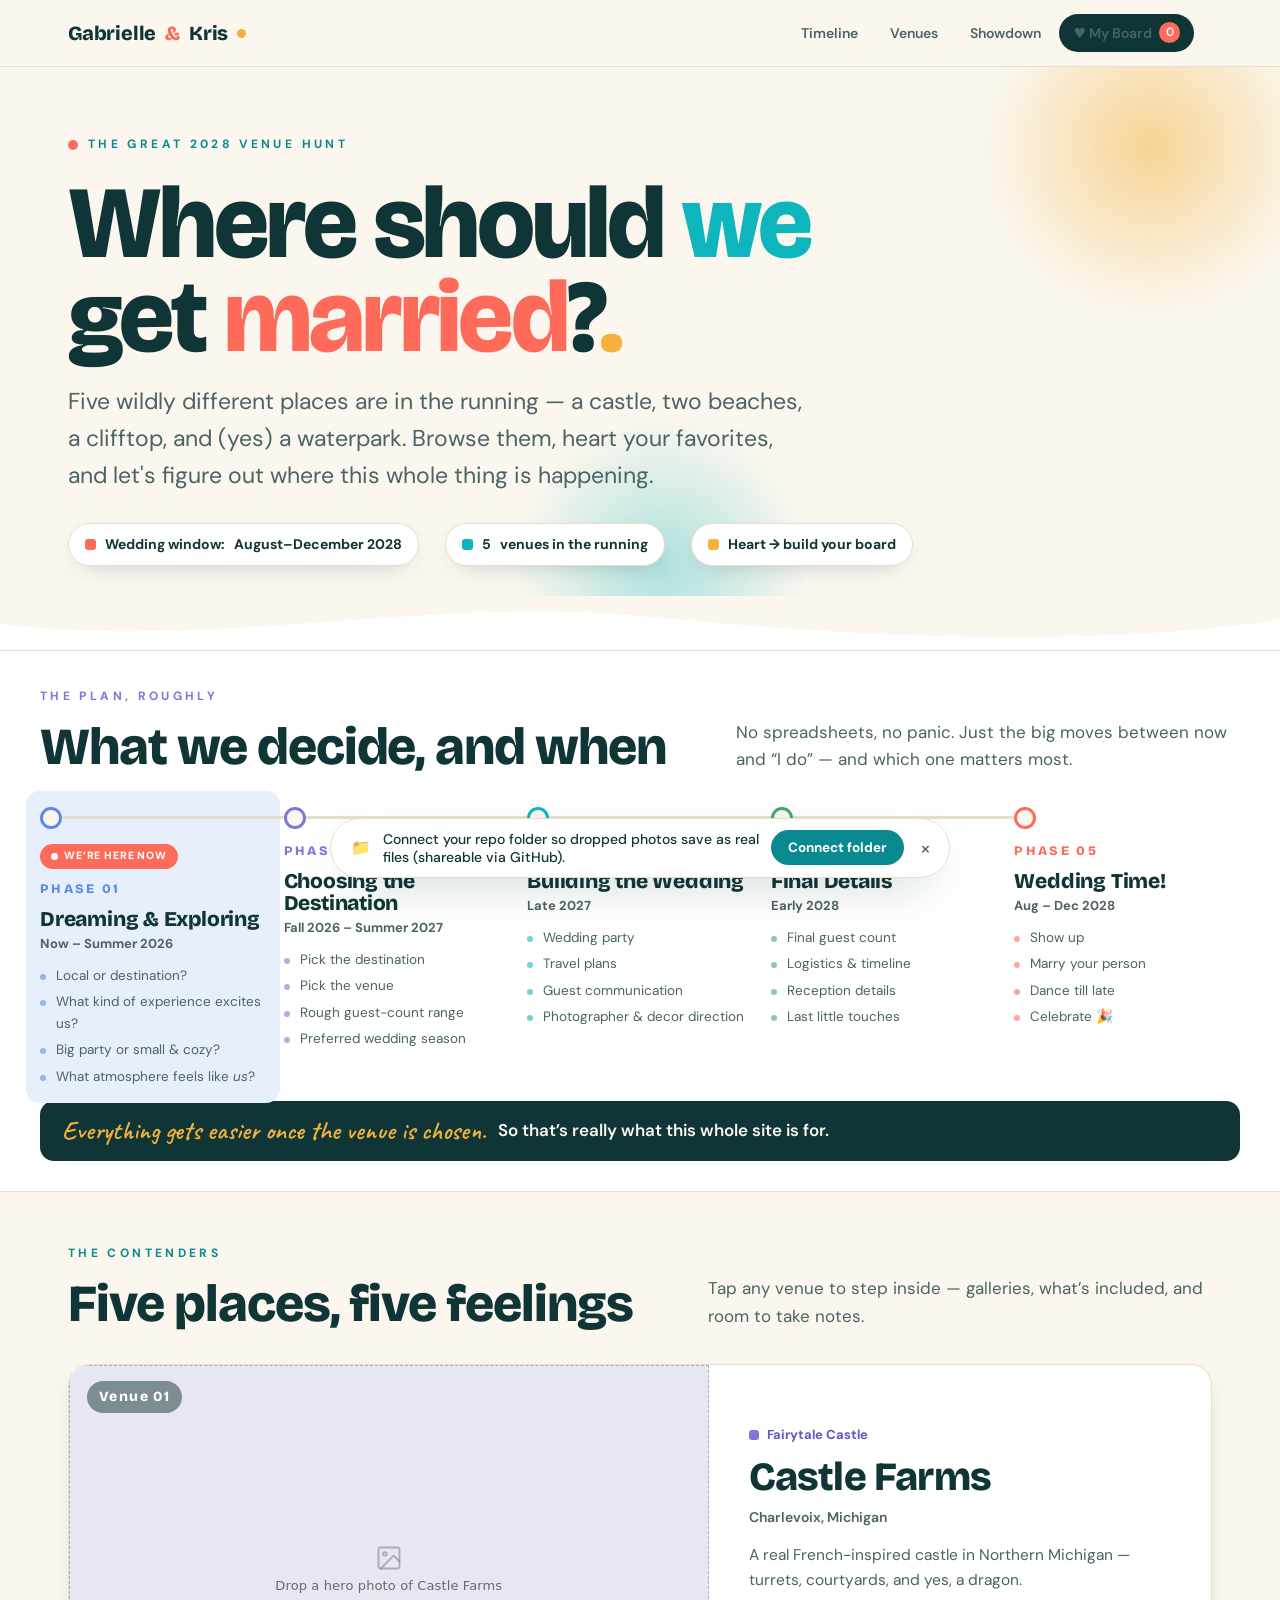
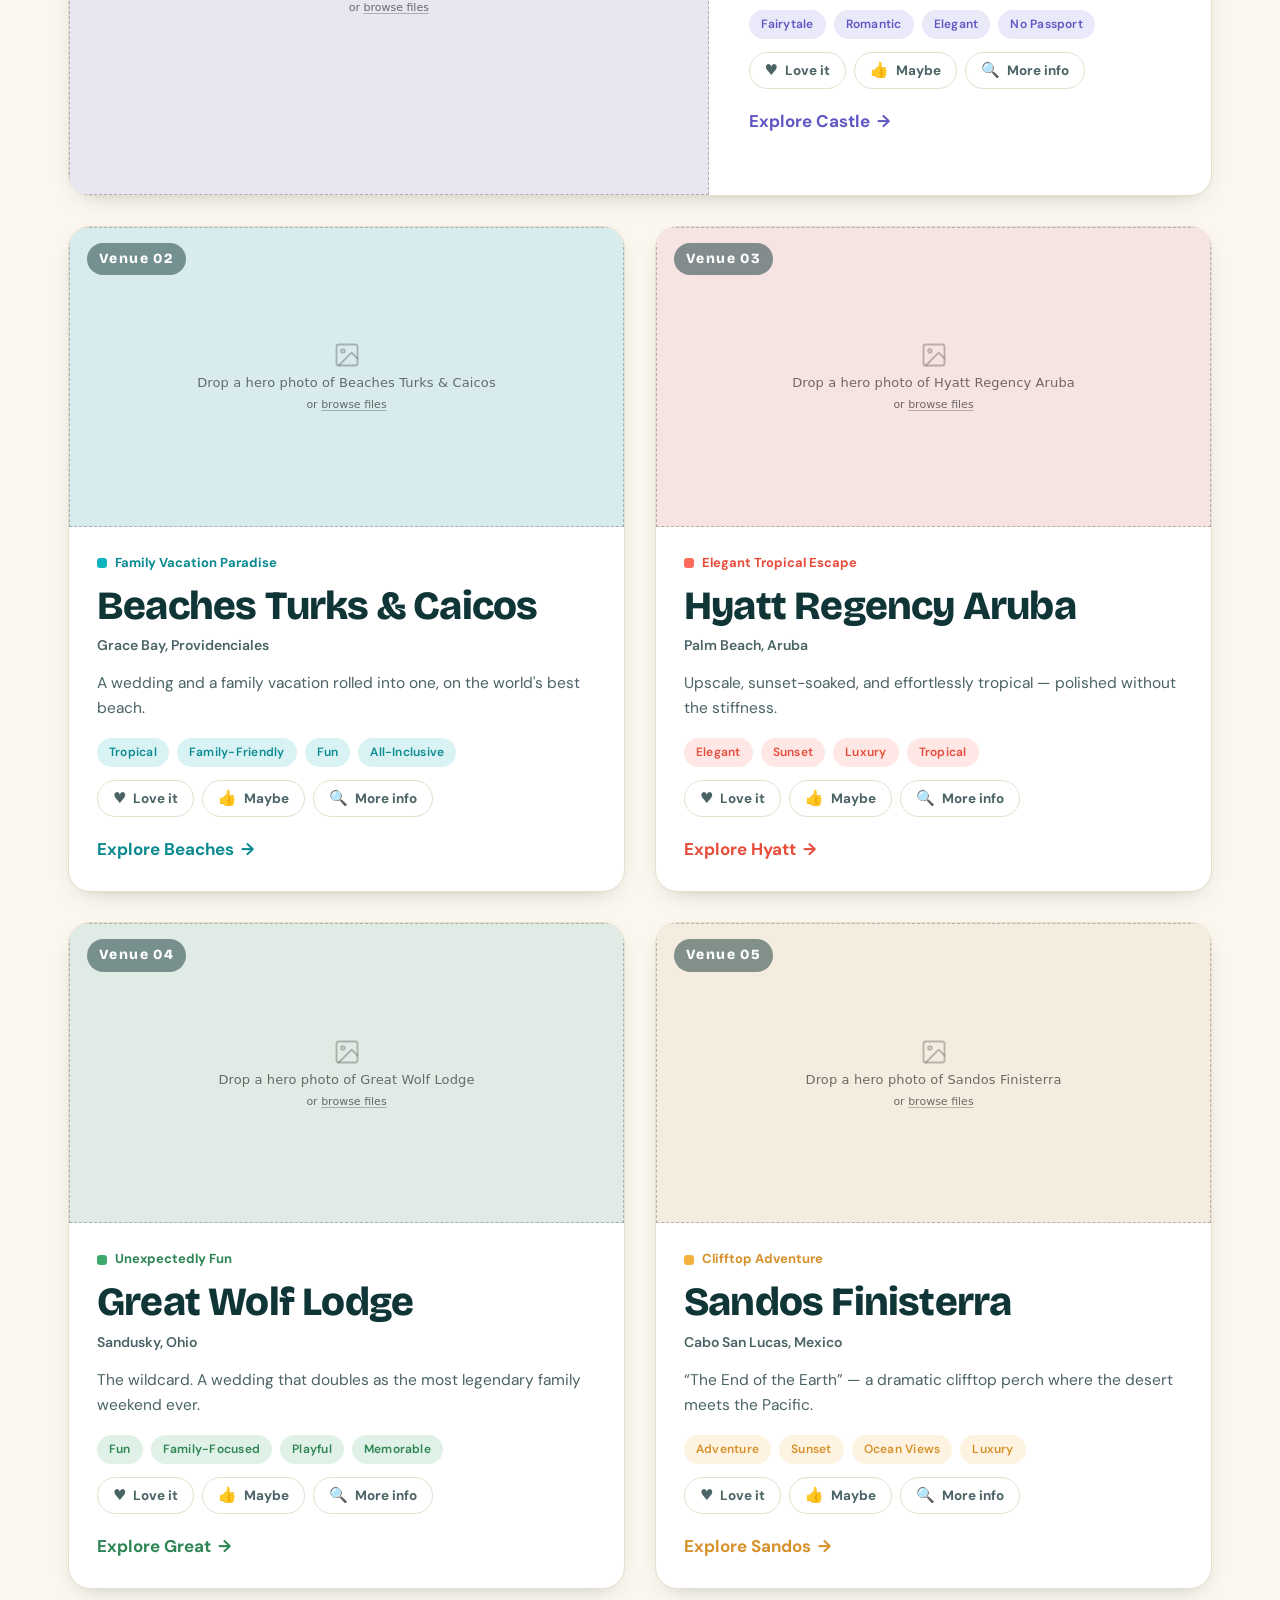
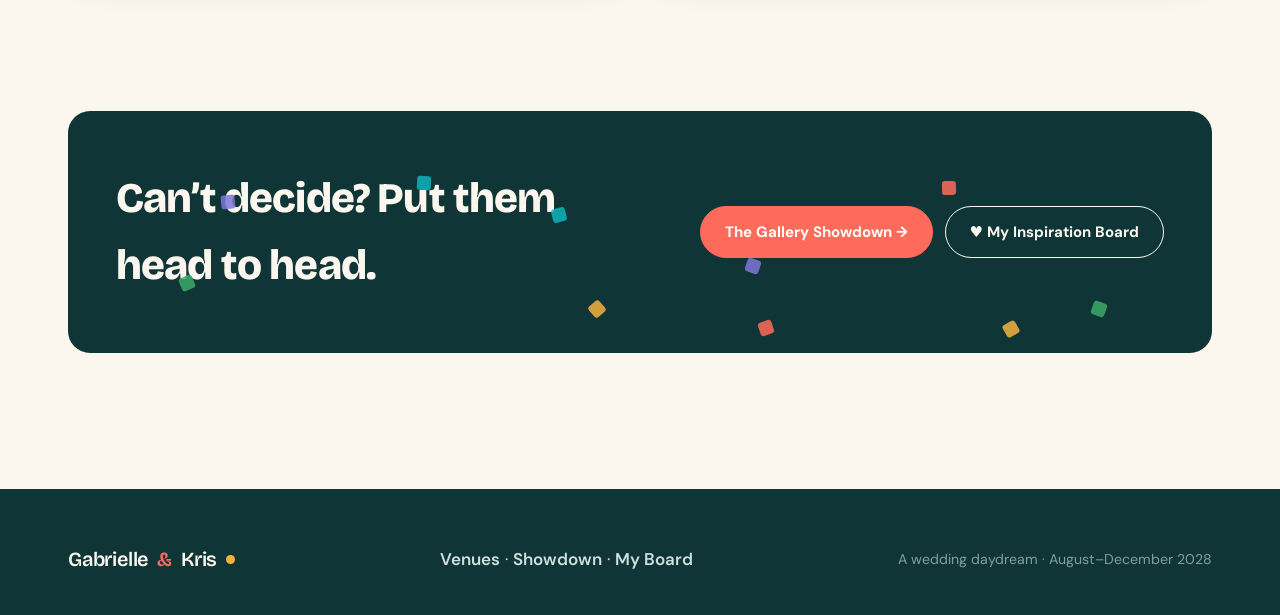
==== commit ab3f3af3: "Add Supabase backend: Google auth, shared favorites/notes/pins, photo storage Restructures the site " ====
--- a/index.html
+++ b/index.html
@@ -7,391 +7,7 @@
 <link rel="preconnect" href="https://fonts.googleapis.com" />
 <link rel="preconnect" href="https://fonts.gstatic.com" crossorigin />
 <link href="https://fonts.googleapis.com/css2?family=Bricolage+Grotesque:opsz,wght@12..96,400;12..96,600;12..96,700;12..96,800&family=DM+Sans:opsz,wght@9..40,400;9..40,500;9..40,700&family=Caveat:wght@600;700&display=swap" rel="stylesheet" />
-<style>
-/* =====================================================================
-   Gabrielle & Kris — Wedding Venue Explorer
-   Coastal Editorial, with joy. Shared across all pages.
-   ===================================================================== */
-
-:root{
-  /* base */
-  --cream:#FBF7EF;
-  --paper:#FFFFFF;
-  --ink:#103537;          /* deep teal-black text */
-  --ink-soft:#4A6365;
-  --line:#E7DECB;         /* hairline on cream */
-
-  /* joyful coastal accents */
-  --sea:#0FB5BC;
-  --sea-deep:#0A8A90;
-  --coral:#FF6B5A;
-  --coral-deep:#E84C3B;
-  --sun:#F4B23C;
-  --sky:#5C8BE6;
-  --palm:#3DA86A;
-  --orchid:#7E76DA;
-
-  /* venue signature hues (set per page on body[data-venue]) */
-  --accent:var(--sea);
-  --accent-deep:var(--sea-deep);
-  --accent-tint:#E4F6F6;
-
-  --maxw:1200px;
-  --r-lg:22px;
-  --r-md:14px;
-  --r-sm:8px;
-  --shadow:0 18px 50px -22px rgba(16,53,55,.45);
-  --shadow-sm:0 8px 24px -14px rgba(16,53,55,.4);
-
-  --font-display:'Bricolage Grotesque',-apple-system,system-ui,sans-serif;
-  --font-body:'DM Sans',-apple-system,system-ui,sans-serif;
-  --font-hand:'Caveat',cursive;
-}
-
-/* venue themes */
-body[data-venue="castle"]   {--accent:var(--orchid);--accent-deep:#5F57C4;--accent-tint:#ECEBFB;}
-body[data-venue="beaches"]  {--accent:var(--sea);  --accent-deep:var(--sea-deep);--accent-tint:#E1F6F6;}
-body[data-venue="hyatt"]    {--accent:var(--coral);--accent-deep:var(--coral-deep);--accent-tint:#FFE9E4;}
-body[data-venue="greatwolf"]{--accent:var(--palm); --accent-deep:#2C8552;--accent-tint:#E2F3E9;}
-body[data-venue="sandos"]   {--accent:var(--sun);  --accent-deep:#D6912A;--accent-tint:#FBEFD6;}
-
-*{box-sizing:border-box;}
-html{scroll-behavior:smooth;}
-body{
-  margin:0;background:var(--cream);color:var(--ink);
-  font-family:var(--font-body);font-size:17px;line-height:1.6;
-  -webkit-font-smoothing:antialiased;text-rendering:optimizeLegibility;
-}
-img{max-width:100%;display:block;}
-a{color:inherit;text-decoration:none;}
-button{font-family:inherit;cursor:pointer;}
-
-.wrap{max-width:var(--maxw);margin:0 auto;padding:0 28px;}
-.display{font-family:var(--font-display);font-weight:800;letter-spacing:-.02em;line-height:.95;}
-.hand{font-family:var(--font-hand);font-weight:700;}
-.kicker{font-size:12px;letter-spacing:.28em;text-transform:uppercase;font-weight:700;color:var(--accent-deep);}
-.tabnum{font-variant-numeric:tabular-nums;}
-
-/* ---------------- top nav ---------------- */
-.nav{position:sticky;top:0;z-index:50;background:rgba(251,247,239,.86);backdrop-filter:blur(12px);
-  border-bottom:1px solid var(--line);}
-.nav-in{display:flex;align-items:center;gap:8px;height:66px;}
-.brand{font-family:var(--font-display);font-weight:800;font-size:20px;letter-spacing:-.01em;display:flex;align-items:center;gap:9px;}
-.brand .amp{color:var(--coral);}
-.brand .dot{width:9px;height:9px;border-radius:50%;background:var(--sun);display:inline-block;}
-.nav-links{margin-left:auto;display:flex;align-items:center;gap:4px;}
-.nav-links a{font-size:14px;font-weight:600;padding:8px 14px;border-radius:30px;color:var(--ink-soft);transition:.16s;}
-.nav-links a:hover{color:var(--ink);background:var(--accent-tint);}
-.nav-links a.active{color:var(--ink);background:var(--accent-tint);}
-.nav-board{display:inline-flex;align-items:center;gap:7px;background:var(--ink);color:var(--cream);
-  padding:9px 16px;border-radius:30px;font-weight:700;font-size:14px;}
-.nav-board:hover{background:var(--accent-deep);color:#fff;}
-.nav-board .cnt{background:var(--coral);color:#fff;border-radius:20px;min-width:21px;height:21px;
-  display:inline-flex;align-items:center;justify-content:center;font-size:12px;padding:0 6px;}
-.nav-toggle{display:none;}
-
-/* ---------------- buttons ---------------- */
-.btn{display:inline-flex;align-items:center;gap:9px;font-weight:700;font-size:15px;
-  padding:13px 24px;border-radius:34px;border:1.5px solid var(--ink);background:transparent;color:var(--ink);
-  transition:.18s;}
-.btn:hover{background:var(--ink);color:var(--cream);transform:translateY(-1px);}
-.btn-fill{background:var(--accent-deep);border-color:var(--accent-deep);color:#fff;}
-.btn-fill:hover{background:var(--ink);border-color:var(--ink);color:var(--cream);}
-.btn-coral{background:var(--coral);border-color:var(--coral);color:#fff;}
-.btn-coral:hover{background:var(--coral-deep);border-color:var(--coral-deep);color:#fff;}
-
-/* ---------------- favorite control (love/maybe/info) ---------------- */
-.faves{display:flex;gap:8px;flex-wrap:wrap;}
-.fave{display:inline-flex;align-items:center;gap:7px;font-weight:700;font-size:13.5px;
-  padding:9px 15px;border-radius:30px;border:1.5px solid var(--line);background:var(--paper);color:var(--ink-soft);
-  transition:.16s;}
-.fave:hover{border-color:var(--ink);color:var(--ink);transform:translateY(-1px);}
-.fave .ic{font-size:15px;line-height:1;}
-.fave[data-state="love"][aria-pressed="true"]{background:var(--coral);border-color:var(--coral);color:#fff;}
-.fave[data-state="maybe"][aria-pressed="true"]{background:var(--sun);border-color:var(--sun);color:#3a2c08;}
-.fave[data-state="info"][aria-pressed="true"]{background:var(--sky);border-color:var(--sky);color:#fff;}
-
-/* mood tags / chips */
-.tags{display:flex;flex-wrap:wrap;gap:8px;}
-.tag{font-size:12px;letter-spacing:.02em;font-weight:600;padding:5px 12px;border-radius:30px;
-  background:var(--accent-tint);color:var(--accent-deep);white-space:nowrap;}
-.tag.ghost{background:transparent;border:1.5px solid var(--line);color:var(--ink-soft);}
-
-/* ---------------- toast ---------------- */
-.toast-wrap{position:fixed;bottom:24px;left:50%;transform:translateX(-50%);z-index:200;display:flex;flex-direction:column;gap:10px;align-items:center;pointer-events:none;}
-.toast{background:var(--ink);color:var(--cream);padding:13px 20px;border-radius:30px;font-weight:600;font-size:14.5px;
-  box-shadow:var(--shadow);display:flex;align-items:center;gap:10px;opacity:0;transform:translateY(14px);
-  transition:.32s cubic-bezier(.2,.8,.3,1);}
-.toast.show{opacity:1;transform:translateY(0);}
-.toast .em{font-size:17px;}
-
-/* ---------------- folder connect bar ---------------- */
-.fsbar{position:fixed;left:50%;bottom:22px;transform:translateX(-50%);z-index:180;
-  display:flex;align-items:center;gap:12px;max-width:min(620px,calc(100vw - 28px));
-  background:var(--paper);border:1px solid var(--line);border-radius:40px;
-  padding:11px 14px 11px 20px;box-shadow:var(--shadow);font-size:14px;font-weight:500;color:var(--ink);}
-.fsbar.ok{background:#E6F6EE;border-color:#BFE6CF;}
-.fsbar.warn{background:#FFF4E2;border-color:#F4D9A8;}
-.fsbar .ic{font-size:16px;line-height:1;flex:0 0 auto;}
-.fsbar span{line-height:1.3;}
-.fsbar strong{font-weight:700;}
-.fsbar .connect{flex:0 0 auto;background:var(--accent-deep);color:#fff;border:none;border-radius:30px;
-  padding:9px 17px;font-weight:700;font-size:13.5px;}
-.fsbar .connect:hover{background:var(--ink);}
-.fsbar .connect:disabled{opacity:.6;}
-.fsbar .x{flex:0 0 auto;background:none;border:none;font-size:20px;line-height:1;color:var(--ink-soft);padding:0 4px;}
-.fsbar .x:hover{color:var(--ink);}
-@media(max-width:560px){.fsbar{flex-wrap:wrap;border-radius:18px;}}
-
-/* ---------------- wave divider ---------------- */
-.wave{display:block;width:100%;height:54px;}
-
-/* ---------------- footer ---------------- */
-.foot{background:var(--ink);color:#CFE0DF;margin-top:90px;padding:54px 0 40px;}
-.foot .wrap{display:flex;flex-wrap:wrap;gap:24px;align-items:center;justify-content:space-between;}
-.foot .brand{color:var(--cream);}
-.foot a{color:#CFE0DF;font-weight:600;}
-.foot a:hover{color:#fff;}
-.foot small{color:#7FA0A0;}
-
-/* =====================================================================
-   HOME
-   ===================================================================== */
-.hero{position:relative;overflow:hidden;padding:64px 0 30px;}
-.hero .wrap{position:relative;z-index:2;}
-.hero .eyebrow{display:inline-flex;align-items:center;gap:10px;margin-bottom:22px;}
-.hero .eyebrow .pin{width:10px;height:10px;border-radius:50%;background:var(--coral);}
-.hero h1{font-family:var(--font-display);font-weight:800;letter-spacing:-.03em;line-height:.92;
-  font-size:clamp(44px,8vw,104px);margin:0 0 18px;max-width:14ch;}
-.hero h1 .c1{color:var(--sea);}
-.hero h1 .c2{color:var(--coral);}
-.hero h1 .c3{color:var(--sun);}
-.hero .lede{font-size:clamp(18px,2.2vw,23px);max-width:46ch;color:var(--ink-soft);margin:0 0 30px;}
-.hero .meta{display:flex;flex-wrap:wrap;gap:10px 26px;align-items:center;font-weight:700;}
-.hero .meta .chip{display:inline-flex;align-items:center;gap:9px;background:var(--paper);border:1px solid var(--line);
-  padding:9px 16px;border-radius:30px;font-size:14px;box-shadow:var(--shadow-sm);}
-.hero .meta .chip .sq{width:11px;height:11px;border-radius:3px;}
-.blob{position:absolute;border-radius:50%;filter:blur(2px);opacity:.5;z-index:1;}
-.blob.b1{width:340px;height:340px;background:radial-gradient(circle,var(--sun),transparent 70%);top:-90px;right:-40px;}
-.blob.b2{width:300px;height:300px;background:radial-gradient(circle,var(--sea),transparent 70%);bottom:-120px;left:40%;opacity:.32;}
-
-/* section heading */
-.sec{padding:30px 0;}
-.sec-head{display:flex;align-items:flex-end;justify-content:space-between;gap:20px;flex-wrap:wrap;margin-bottom:34px;}
-.sec-head h2{font-family:var(--font-display);font-weight:800;letter-spacing:-.02em;font-size:clamp(30px,4.4vw,52px);margin:.25em 0 0;line-height:1;}
-.sec-head p{margin:0;color:var(--ink-soft);max-width:42ch;}
-
-/* ---------------- timeline ---------------- */
-.timeline{background:var(--paper);border-top:1px solid var(--line);border-bottom:1px solid var(--line);}
-.tl-track{display:grid;grid-template-columns:repeat(5,1fr);gap:18px;}
-.tl-phase{position:relative;padding-top:34px;}
-.tl-phase .node{position:absolute;top:0;left:0;width:22px;height:22px;border-radius:50%;background:var(--cream);
-  border:3px solid var(--ph,var(--sea));}
-.tl-phase .bar{position:absolute;top:9px;left:22px;right:-18px;height:3px;background:var(--line);}
-.tl-phase:last-child .bar{display:none;}
-.tl-phase .ph-num{font-family:var(--font-display);font-weight:800;font-size:13px;letter-spacing:.18em;color:var(--ph,var(--sea));text-transform:uppercase;}
-.tl-phase h3{font-family:var(--font-display);font-weight:800;font-size:21px;line-height:1.05;margin:8px 0 4px;letter-spacing:-.01em;}
-.tl-phase .when{font-size:13px;font-weight:700;color:var(--ink-soft);margin-bottom:10px;}
-.tl-phase ul{margin:0;padding:0;list-style:none;display:flex;flex-direction:column;gap:5px;}
-.tl-phase li{font-size:13.5px;color:var(--ink-soft);padding-left:16px;position:relative;}
-.tl-phase li::before{content:"";position:absolute;left:0;top:9px;width:6px;height:6px;border-radius:50%;background:var(--ph,var(--sea));opacity:.6;}
-.tl-phase.key{isolation:isolate;}
-.tl-phase.key::before{content:"";position:absolute;inset:-16px -14px;border-radius:var(--r-md);z-index:-1;background:color-mix(in srgb, var(--ph,var(--sea)) 14%, white);}
-.ph-badge{display:inline-flex;align-items:center;gap:6px;font-size:10.5px;font-weight:800;letter-spacing:.08em;text-transform:uppercase;
-  background:var(--coral);color:#fff;padding:4px 11px;border-radius:20px;margin-bottom:10px;}
-.ph-badge .pulse{width:7px;height:7px;border-radius:50%;background:#fff;animation:pulse 1.6s infinite;}
-@keyframes pulse{0%,100%{opacity:.4}50%{opacity:1}}
-.tl-callout{margin-top:14px;display:flex;align-items:center;gap:12px;background:var(--ink);color:var(--cream);
-  border-radius:var(--r-md);padding:16px 22px;font-weight:600;}
-.tl-callout .big{font-family:var(--font-hand);font-size:26px;color:var(--sun);line-height:1;}
-
-/* ---------------- venue grid ---------------- */
-.venues{padding:46px 0;}
-.vgrid{display:grid;grid-template-columns:repeat(2,1fr);gap:30px;}
-.vgrid .vcard:first-child{grid-column:1 / -1;}
-.vcard{position:relative;background:var(--paper);border:1px solid var(--line);border-radius:var(--r-lg);overflow:hidden;
-  box-shadow:var(--shadow-sm);transition:transform .2s, box-shadow .2s;display:flex;flex-direction:column;}
-.vcard:hover{transform:translateY(-4px);box-shadow:var(--shadow);}
-.vcard.feat{flex-direction:row;}
-.vcard .vmedia{position:relative;background:color-mix(in srgb, var(--vc,var(--sea)) 12%, white);}
-.vcard .vmedia image-slot{width:100%;height:100%;display:block;}
-.vcard:not(.feat) .vmedia{height:300px;}
-.vcard.feat .vmedia{flex:1 1 56%;min-height:430px;}
-.vcard .vbody{padding:26px 28px 28px;display:flex;flex-direction:column;gap:13px;}
-.vcard.feat .vbody{flex:1 1 44%;justify-content:center;padding:40px;}
-.vcard .vnum{position:absolute;top:16px;left:18px;z-index:3;font-family:var(--font-display);font-weight:800;
-  font-size:14px;letter-spacing:.1em;color:#fff;background:rgba(16,53,55,.5);backdrop-filter:blur(4px);
-  padding:5px 12px;border-radius:30px;}
-.vcard .theme{display:inline-flex;align-items:center;gap:8px;font-weight:700;font-size:13px;color:var(--vc-deep,var(--sea-deep));}
-.vcard .theme .sq{width:10px;height:10px;border-radius:3px;background:var(--vc,var(--sea));}
-.vcard h3{font-family:var(--font-display);font-weight:800;letter-spacing:-.02em;line-height:.96;margin:0;
-  font-size:clamp(28px,3.4vw,40px);}
-.vcard .vloc{font-size:14px;font-weight:600;color:var(--ink-soft);margin-top:-4px;}
-.vcard .vline{color:var(--ink-soft);font-size:15.5px;margin:2px 0 4px;}
-.vcard .vfoot{display:flex;align-items:center;justify-content:space-between;gap:14px;margin-top:6px;flex-wrap:wrap;}
-.vcard .explore{display:inline-flex;align-items:center;gap:7px;font-weight:700;color:var(--vc-deep,var(--sea-deep));}
-.vcard .explore .arr{transition:transform .18s;}
-.vcard:hover .explore .arr{transform:translateX(4px);}
-
-/* CTA band */
-.cta{margin:30px 0 0;}
-.cta .box{background:var(--ink);color:var(--cream);border-radius:var(--r-lg);padding:54px 48px;
-  display:flex;flex-wrap:wrap;gap:26px;align-items:center;justify-content:space-between;position:relative;overflow:hidden;}
-.cta h2{font-family:var(--font-display);font-weight:800;font-size:clamp(28px,3.6vw,42px);margin:0;max-width:18ch;letter-spacing:-.02em;}
-.cta .conf{position:absolute;width:14px;height:14px;border-radius:3px;opacity:.9;}
-
-/* =====================================================================
-   VENUE PAGE
-   ===================================================================== */
-.vhero{position:relative;padding:30px 0 0;}
-.vhero .top{display:flex;flex-wrap:wrap;gap:18px;align-items:flex-end;justify-content:space-between;margin-bottom:24px;}
-.back{display:inline-flex;align-items:center;gap:8px;font-weight:700;color:var(--ink-soft);font-size:14px;}
-.back:hover{color:var(--ink);}
-.vhero h1{font-family:var(--font-display);font-weight:800;letter-spacing:-.03em;line-height:.9;
-  font-size:clamp(48px,9vw,120px);margin:.1em 0;}
-.vhero .sub{display:flex;flex-wrap:wrap;gap:10px 22px;align-items:center;font-weight:700;color:var(--ink-soft);margin-bottom:8px;}
-.vhero .sub .theme{color:var(--accent-deep);display:inline-flex;align-items:center;gap:8px;}
-.vhero .sub .sq{width:12px;height:12px;border-radius:3px;background:var(--accent);}
-.vhero-media{position:relative;border-radius:var(--r-lg);overflow:hidden;height:min(58vh,540px);background:var(--accent-tint);box-shadow:var(--shadow);}
-.vhero-media image-slot{width:100%;height:100%;}
-.vhero .ribbon{position:absolute;right:22px;top:22px;z-index:4;}
-
-/* intro split */
-.vintro{padding:54px 0 20px;display:grid;grid-template-columns:1.3fr 1fr;gap:48px;align-items:start;}
-.vintro .lead{font-family:var(--font-display);font-weight:600;font-size:clamp(22px,2.8vw,30px);line-height:1.25;letter-spacing:-.01em;}
-.vintro .why{background:var(--accent-tint);border-radius:var(--r-md);padding:24px 26px;}
-.vintro .why h4{margin:0 0 8px;font-family:var(--font-display);font-weight:800;font-size:18px;color:var(--accent-deep);}
-.vintro .why p{margin:0;color:var(--ink-soft);font-size:15.5px;}
-.vintro .note{font-family:var(--font-hand);font-size:23px;color:var(--accent-deep);transform:rotate(-2deg);margin-top:18px;display:inline-block;}
-
-/* gallery */
-.gal{padding:34px 0;}
-.gal-cat{margin-bottom:46px;}
-.gal-cat .ghead{display:flex;align-items:baseline;gap:14px;margin-bottom:6px;}
-.gal-cat .gn{font-family:var(--font-display);font-weight:800;color:var(--accent);font-size:15px;}
-.gal-cat h3{font-family:var(--font-display);font-weight:800;font-size:clamp(24px,3vw,34px);letter-spacing:-.02em;margin:0;}
-.gal-cat .gq{color:var(--ink-soft);font-style:italic;margin:2px 0 18px;}
-.masonry{column-count:3;column-gap:18px;}
-.masonry .cell{break-inside:avoid;margin-bottom:18px;position:relative;}
-.masonry image-slot{width:100%;border-radius:var(--r-md);overflow:hidden;display:block;}
-.cell .pinbtn{position:absolute;top:10px;right:10px;z-index:5;width:38px;height:38px;border-radius:50%;border:none;
-  background:rgba(255,255,255,.92);color:var(--ink);font-size:17px;display:flex;align-items:center;justify-content:center;
-  box-shadow:var(--shadow-sm);transition:.16s;}
-.cell .pinbtn:hover{transform:scale(1.1);}
-.cell .pinbtn.pinned{background:var(--coral);color:#fff;}
-
-/* find-photos source bar */
-.srcbar{display:flex;flex-wrap:wrap;align-items:center;gap:10px;margin:-6px 0 30px;padding:16px 18px;
-  background:var(--accent-tint);border-radius:var(--r-md);}
-.srclabel{font-weight:700;font-size:14px;color:var(--accent-deep);margin-right:4px;}
-.srcbtn{display:inline-flex;align-items:center;gap:7px;font-weight:700;font-size:13.5px;
-  padding:9px 15px;border-radius:30px;background:var(--paper);border:1.5px solid color-mix(in srgb, var(--accent) 45%, white);color:var(--ink);transition:.16s;}
-.srcbtn:hover{border-color:var(--accent-deep);transform:translateY(-1px);box-shadow:var(--shadow-sm);}
-.srcbtn .muted{font-weight:600;color:var(--ink-soft);}
-.catsearch{margin-left:auto;font-weight:700;font-size:12.5px;color:var(--accent-deep);opacity:.85;white-space:nowrap;}
-.catsearch:hover{opacity:1;text-decoration:underline;}
-
-/* per-slot find button */
-.cell .findbtn{position:absolute;top:10px;left:10px;z-index:5;display:inline-flex;align-items:center;gap:6px;
-  height:38px;padding:0 13px;border-radius:30px;background:rgba(16,53,55,.62);backdrop-filter:blur(5px);
-  color:#fff;font-size:13px;font-weight:700;box-shadow:var(--shadow-sm);transition:.16s;}
-.cell .findbtn span{max-width:0;overflow:hidden;white-space:nowrap;opacity:0;transition:.18s;}
-.cell:hover .findbtn span{max-width:90px;opacity:1;}
-.cell .findbtn:hover{background:var(--accent-deep);}
-
-@media(max-width:760px){.masonry{column-count:2;}}
-
-/* included */
-.incl{padding:40px 0;}
-.incl-grid{display:grid;grid-template-columns:repeat(3,1fr);gap:18px;}
-.incl-card{background:var(--paper);border:1px solid var(--line);border-radius:var(--r-md);padding:24px;}
-.incl-card .ic{width:42px;height:42px;border-radius:12px;background:var(--accent-tint);color:var(--accent-deep);
-  display:flex;align-items:center;justify-content:center;font-size:20px;margin-bottom:14px;}
-.incl-card h4{font-family:var(--font-display);font-weight:800;font-size:18px;margin:0 0 6px;}
-.incl-card p{margin:0;color:var(--ink-soft);font-size:14.5px;}
-
-/* notes */
-.notes{padding:20px 0 10px;}
-.notes .box{background:var(--accent-tint);border-radius:var(--r-lg);padding:30px 32px;}
-.notes h3{font-family:var(--font-display);font-weight:800;font-size:24px;margin:0 0 4px;}
-.notes .prompt{color:var(--ink-soft);margin:0 0 16px;}
-.notes textarea{width:100%;min-height:120px;border:1.5px solid var(--line);border-radius:var(--r-md);background:var(--paper);
-  padding:16px 18px;font-family:inherit;font-size:16px;color:var(--ink);resize:vertical;}
-.notes textarea:focus{outline:none;border-color:var(--accent);}
-.notes .saved{font-size:13px;font-weight:600;color:var(--accent-deep);margin-top:8px;height:18px;}
-
-/* venue nav (prev/next) */
-.vnav{display:flex;justify-content:space-between;gap:14px;padding:30px 0 0;}
-.vnav a{flex:1;background:var(--paper);border:1px solid var(--line);border-radius:var(--r-md);padding:18px 22px;transition:.18s;}
-.vnav a:hover{border-color:var(--ink);transform:translateY(-2px);}
-.vnav .lbl{font-size:12px;letter-spacing:.16em;text-transform:uppercase;font-weight:700;color:var(--ink-soft);}
-.vnav .nm{font-family:var(--font-display);font-weight:800;font-size:20px;margin-top:2px;}
-.vnav a.next{text-align:right;}
-
-/* =====================================================================
-   SHOWDOWN
-   ===================================================================== */
-.sd-hero{padding:54px 0 20px;text-align:center;}
-.sd-hero h1{font-family:var(--font-display);font-weight:800;letter-spacing:-.03em;font-size:clamp(40px,7vw,84px);margin:.15em auto;max-width:16ch;line-height:.95;}
-.sd-hero p{color:var(--ink-soft);max-width:50ch;margin:0 auto;font-size:18px;}
-.sd-filter{display:flex;flex-wrap:wrap;gap:10px;justify-content:center;margin:30px 0;}
-.sd-row{margin-bottom:40px;}
-.sd-row .rhead{display:flex;align-items:center;gap:14px;margin-bottom:14px;}
-.sd-row .rsq{width:18px;height:18px;border-radius:5px;}
-.sd-row h3{font-family:var(--font-display);font-weight:800;font-size:26px;margin:0;letter-spacing:-.01em;}
-.sd-row .rloc{color:var(--ink-soft);font-weight:600;font-size:14px;}
-.sd-strip{display:grid;grid-auto-flow:column;grid-auto-columns:minmax(230px,1fr);gap:14px;overflow-x:auto;padding-bottom:12px;scroll-snap-type:x mandatory;}
-.sd-strip image-slot{height:240px;border-radius:var(--r-md);scroll-snap-align:start;}
-
-/* =====================================================================
-   BOARD
-   ===================================================================== */
-.bd-hero{padding:48px 0 10px;}
-.bd-hero h1{font-family:var(--font-display);font-weight:800;letter-spacing:-.03em;font-size:clamp(40px,7vw,80px);margin:.1em 0;line-height:.95;}
-.bd-hero p{color:var(--ink-soft);max-width:48ch;font-size:18px;}
-.board-masonry{column-count:4;column-gap:18px;margin-top:24px;}
-.board-masonry .cell{break-inside:avoid;margin-bottom:18px;position:relative;}
-.board-masonry image-slot{width:100%;border-radius:var(--r-md);}
-.bd-cap{font-family:var(--font-hand);font-size:19px;color:var(--ink-soft);margin-top:4px;text-align:center;}
-.empty{text-align:center;padding:80px 20px;color:var(--ink-soft);}
-.empty .em{font-size:54px;}
-.empty h3{font-family:var(--font-display);font-weight:800;font-size:26px;color:var(--ink);margin:14px 0 6px;}
-
-/* verdict summary on board */
-.verdict{display:grid;grid-template-columns:repeat(5,1fr);gap:14px;margin:10px 0 36px;}
-.vcell{background:var(--paper);border:1px solid var(--line);border-radius:var(--r-md);padding:18px;text-align:center;}
-.vcell .vsq{width:14px;height:14px;border-radius:4px;margin:0 auto 8px;}
-.vcell .vn{font-family:var(--font-display);font-weight:800;font-size:16px;line-height:1.1;}
-.vcell .vstate{font-size:13px;font-weight:700;margin-top:8px;padding:4px 10px;border-radius:20px;display:inline-block;}
-.vstate.love{background:var(--coral);color:#fff;}
-.vstate.maybe{background:var(--sun);color:#3a2c08;}
-.vstate.info{background:var(--sky);color:#fff;}
-.vstate.none{background:var(--line);color:var(--ink-soft);}
-
-@media(max-width:980px){
-  .board-masonry{column-count:3;}
-  .vintro{grid-template-columns:1fr;gap:26px;}
-  .incl-grid{grid-template-columns:repeat(2,1fr);}
-  .tl-track{grid-template-columns:repeat(2,1fr);gap:30px 22px;}
-  .tl-phase .bar{display:none;}
-  .verdict{grid-template-columns:repeat(3,1fr);}
-}
-@media(max-width:760px){
-  .nav-links{position:fixed;inset:66px 0 auto 0;flex-direction:column;background:var(--cream);border-bottom:1px solid var(--line);
-    padding:12px 24px;gap:4px;display:none;}
-  .nav-links.open{display:flex;}
-  .nav-links a{padding:12px;}
-  .nav-toggle{display:inline-flex;margin-left:auto;background:none;border:none;font-size:24px;}
-  .vgrid{grid-template-columns:1fr;}
-  .vcard.feat{flex-direction:column;}
-  .vcard.feat .vmedia{min-height:280px;}
-  .masonry{column-count:2;}
-  .board-masonry{column-count:2;}
-  .verdict{grid-template-columns:repeat(2,1fr);}
-}
-@media(max-width:560px){.masonry{column-count:1;}.tl-track{grid-template-columns:1fr;}}
-
-</style>
+<link rel="stylesheet" href="styles.css" />
 </head>
 <body data-page="home">
 
@@ -405,6 +21,7 @@
       <a href="showdown.html">Showdown</a>
       <a class="nav-board" href="board.html">&#9829; My Board <span class="cnt">0</span></a>
     </nav>
+    <div class="auth-area"></div>
   </div>
 </header>
 
@@ -480,1010 +97,11 @@
   </div>
 </footer>
 
-<script>
-/* BEGIN USAGE */
-/**
- * <image-slot> — user-fillable image placeholder.
- *
- * Drop this into a deck, mockup, or page wherever you want the user to
- * supply an image. You control the slot's shape and size; the user fills it
- * by dragging an image file onto it (or clicking to browse). The dropped
- * image persists across reloads via a .image-slots.state.json sidecar —
- * same read-via-fetch / write-via-window.omelette pattern as
- * design_canvas.jsx, so the filled slot shows on share links, downloaded
- * zips, and PPTX export. Outside the omelette runtime the slot is read-only.
- *
- * The host bridge only allows sidecar writes at the project root, so the
- * HTML that uses this component is assumed to live at the project root too
- * (same constraint as design_canvas.jsx).
- *
- * Attributes:
- *   id           Persistence key. REQUIRED for the drop to survive reload —
- *                every slot on the page needs a distinct id.
- *   shape        'rect' | 'rounded' | 'circle' | 'pill'   (default 'rounded')
- *                'circle' applies 50% border-radius; on a non-square slot
- *                that's an ellipse — set equal width and height for a true
- *                circle.
- *   radius       Corner radius in px for 'rounded'.       (default 12)
- *   mask         Any CSS clip-path value. Overrides `shape` — use this for
- *                hexagons, blobs, arbitrary polygons.
- *   fit          object-fit: cover | contain | fill.       (default 'cover')
- *                With cover (the default) double-clicking the filled slot
- *                enters a reframe mode: the whole image spills past the mask
- *                (translucent outside, opaque inside), drag to reposition,
- *                corner-drag to scale. The crop persists alongside the image
- *                in the sidecar. contain/fill stay static.
- *   position     object-position for fit=contain|fill.     (default '50% 50%')
- *   placeholder  Empty-state caption.                      (default 'Drop an image')
- *   src          Optional initial/fallback image URL. A user drop overrides
- *                it; clearing the drop reveals src again.
- *
- * Size and layout come from ordinary CSS on the element — width/height
- * inline or from a parent grid — so it composes with any layout.
- *
- * Usage:
- *   <image-slot id="hero"   style="width:800px;height:450px" shape="rounded" radius="20"
- *               placeholder="Drop a hero image"></image-slot>
- *   <image-slot id="avatar" style="width:120px;height:120px" shape="circle"></image-slot>
- *   <image-slot id="kite"   style="width:300px;height:300px"
- *               mask="polygon(50% 0, 100% 50%, 50% 100%, 0 50%)"></image-slot>
- */
-/* END USAGE */
-
-(() => {
-  const STATE_FILE = '.image-slots.state.json';
-  // 2× a ~600px slot in a 1920-wide deck — retina-sharp without making the
-  // sidecar enormous. A 1200px WebP at q=0.85 is ~150-300KB.
-  const MAX_DIM = 1200;
-  // Raster formats only. SVG is excluded (can carry script; createImageBitmap
-  // on SVG blobs is inconsistent). GIF is excluded because the canvas
-  // re-encode keeps only the first frame, so an animated GIF would silently
-  // go still — better to reject than surprise.
-  const ACCEPT = ['image/png', 'image/jpeg', 'image/webp', 'image/avif'];
-
-  // ── Persistence: real image files + File System Access ──────────────────
-  // Photos become REAL FILES in an images/ folder, so the site is shareable
-  // via GitHub with no build/bake step, and any visitor (incl. GitHub Pages)
-  // sees them. Three layers:
-  //   • DISPLAY — on load we fetch images/manifest.json → { id:{f,s,x,y} } and
-  //     point each slot at images/<f>. Pure static; viewing needs no write
-  //     access. Works for everyone you share the repo with.
-  //   • EDITING (you, locally) — the File System Access API writes the dropped
-  //     image into <repo>/images/<id>.<ext> and rewrites images/manifest.json
-  //     on disk. Commit + push and it's live for all. No extra step.
-  //   • FALLBACK — if the browser lacks File System Access or no folder is
-  //     connected yet, the drop is kept in IndexedDB so it still shows on your
-  //     machine; connecting the folder flushes those to disk automatically.
-  const subs = new Set();
-  let slots = {};        // id -> {u,s,x,y}  (u: relative path or data: URL)
-  let manifest = {};     // id -> {f,s,x,y}  committed files (from disk)
-  const tombstones = new Set();
-  let loaded = false;
-  let loadP = null;
-  const num = (v, d) => (Number.isFinite(v) ? v : d);
-  const QS = (typeof location !== 'undefined' ? location.search : '') || '';
-
-  // --- IndexedDB: dir handle (meta) + local fallback drops (slots) ---
-  const DB_NAME = 'wed-image-slots';
-  let dbP = null;
-  function openDB() {
-    if (dbP) return dbP;
-    dbP = new Promise((resolve) => {
-      let req;
-      try { req = indexedDB.open(DB_NAME, 2); }
-      catch (e) { resolve(null); return; }
-      req.onupgradeneeded = () => {
-        const db = req.result;
-        if (!db.objectStoreNames.contains('slots')) db.createObjectStore('slots');
-        if (!db.objectStoreNames.contains('meta')) db.createObjectStore('meta');
-      };
-      req.onsuccess = () => resolve(req.result);
-      req.onerror = () => resolve(null);
-    });
-    return dbP;
-  }
-  function txReq(store, mode, run) {
-    return openDB().then((db) => {
-      if (!db) return null;
-      return new Promise((resolve) => {
-        let tx;
-        try { tx = db.transaction(store, mode); }
-        catch (e) { resolve(null); return; }
-        let req;
-        try { req = run(tx.objectStore(store)); }
-        catch (e) { resolve(null); return; }
-        tx.onabort = tx.onerror = () => resolve(null);
-        if (req && 'onsuccess' in req) { req.onsuccess = () => resolve(req.result); }
-        else { tx.oncomplete = () => resolve(true); }
-      });
-    });
-  }
-  const metaGet = (k) => txReq('meta', 'readonly', (s) => s.get(k));
-  const metaSet = (k, v) => txReq('meta', 'readwrite', (s) => { s.put(v, k); });
-  const slotsPut = (k, v) => txReq('slots', 'readwrite', (s) => { s.put(v, k); });
-  const slotsDel = (k) => txReq('slots', 'readwrite', (s) => { s.delete(k); });
-  function slotsAll() {
-    return openDB().then((db) => {
-      if (!db) return null;
-      return new Promise((resolve) => {
-        const out = {};
-        let tx;
-        try { tx = db.transaction('slots', 'readonly'); }
-        catch (e) { resolve(null); return; }
-        const req = tx.objectStore('slots').openCursor();
-        req.onsuccess = () => { const c = req.result; if (c) { out[c.key] = c.value; c.continue(); } else resolve(out); };
-        req.onerror = () => resolve(out);
-      });
-    });
-  }
-
-  // --- File System Access ---
-  const FS = {
-    supported: (typeof window !== 'undefined' && 'showDirectoryPicker' in window),
-    root: null, ready: false,
-  };
-  const fsSubs = new Set();
-  const fsNotify = () => fsSubs.forEach((fn) => { try { fn(); } catch (e) {} });
-
-  async function fsVerify(h, withPrompt) {
-    if (!h || !h.queryPermission) return false;
-    const opts = { mode: 'readwrite' };
-    let p = await h.queryPermission(opts);
-    if (p !== 'granted' && withPrompt && h.requestPermission) p = await h.requestPermission(opts);
-    return p === 'granted';
-  }
-  async function fsRestore() {
-    if (!FS.supported) return;
-    try {
-      const h = await metaGet('dir');
-      if (h) { FS.root = h; FS.ready = await fsVerify(h, false); }
-    } catch (e) {}
-  }
-  async function fsImagesDir(create) {
-    if (!FS.root) return null;
-    return FS.root.getDirectoryHandle('images', { create: !!create });
-  }
-  async function fsWriteImage(id, blob, ext) {
-    const dir = await fsImagesDir(true);
-    const name = id + '.' + ext;
-    const fh = await dir.getFileHandle(name, { create: true });
-    const w = await fh.createWritable();
-    await w.write(blob); await w.close();
-    return name;
-  }
-  async function fsDeleteImage(name) {
-    try { const dir = await fsImagesDir(false); if (dir) await dir.removeEntry(name); } catch (e) {}
-  }
-  async function fsWriteManifest() {
-    const dir = await fsImagesDir(true);
-    const fh = await dir.getFileHandle('manifest.json', { create: true });
-    const w = await fh.createWritable();
-    await w.write(JSON.stringify(manifest)); await w.close();
-  }
-  function dataUrlToBlob(durl) {
-    const i = durl.indexOf(',');
-    const mime = (durl.slice(0, i).match(/data:([^;]+)/) || [])[1] || 'image/jpeg';
-    const bin = atob(durl.slice(i + 1));
-    const arr = new Uint8Array(bin.length);
-    for (let j = 0; j < bin.length; j++) arr[j] = bin.charCodeAt(j);
-    return new Blob([arr], { type: mime });
-  }
-  const extFor = (mime) => mime === 'image/webp' ? 'webp' : mime === 'image/png' ? 'png'
-    : mime === 'image/avif' ? 'avif' : 'jpg';
-
-  // Push any IndexedDB-held drops to disk once a folder is connected.
-  async function fsFlush() {
-    if (!FS.ready) return;
-    const all = await slotsAll();
-    if (all) {
-      for (const id in all) {
-        const v = all[id];
-        if (v && v.__del) { const m = manifest[id]; if (m) { delete manifest[id]; await fsDeleteImage(m.f); } await slotsDel(id); continue; }
-        if (v && v.u && /^data:image\//i.test(v.u)) {
-          try {
-            const blob = dataUrlToBlob(v.u);
-            const name = await fsWriteImage(id, blob, extFor(blob.type));
-            manifest[id] = { f: name, s: num(v.s, 1), x: num(v.x, 0), y: num(v.y, 0) };
-            slots[id] = { u: 'images/' + name + QS, s: num(v.s, 1), x: num(v.x, 0), y: num(v.y, 0) };
-            await slotsDel(id);
-          } catch (e) {}
-        }
-      }
-    }
-    await fsWriteManifest().catch(() => {});
-    subs.forEach((fn) => fn());
-  }
-  async function fsConnect() {
-    if (!FS.supported) throw new Error('not-supported');
-    // Already remembered (from a previous session) but permission lapsed —
-    // just re-request on the stored handle instead of making you re-pick.
-    if (FS.root && !FS.ready && (await fsVerify(FS.root, true))) {
-      FS.ready = true; await fsFlush(); fsNotify(); return FS.root.name;
-    }
-    const h = await window.showDirectoryPicker({ id: 'wed-repo', mode: 'readwrite' });
-    if (!(await fsVerify(h, true))) throw new Error('permission-denied');
-    FS.root = h; FS.ready = true;
-    await metaSet('dir', h);
-    await fsFlush();
-    fsNotify();
-    return h.name;
-  }
-  // Page-level UI (the "Connect folder" banner in app.js) talks to this.
-  window.ImageSlotFS = {
-    supported: FS.supported,
-    isReady: () => FS.ready,
-    folderName: () => (FS.root ? FS.root.name : null),
-    connect: fsConnect,
-    onChange: (fn) => { fsSubs.add(fn); return () => fsSubs.delete(fn); },
-  };
-
-  function fetchManifest() {
-    return fetch('images/manifest.json' + QS, { cache: 'no-store' })
-      .then((r) => (r.ok ? r.json() : null)).catch(() => null);
-  }
-
-  function load() {
-    if (loadP) return loadP;
-    loadP = Promise.all([fetchManifest(), slotsAll(), fsRestore()])
-      .then((res) => {
-        const man = res[0]; const stored = res[1] || {};
-        manifest = (man && typeof man === 'object') ? man : {};
-        const merged = {};
-        // 1. committed files (shared via GitHub) — lowest precedence
-        for (const k in manifest) {
-          const m = manifest[k];
-          if (m && m.f) merged[k] = { u: 'images/' + m.f + QS, s: num(m.s, 1), x: num(m.x, 0), y: num(m.y, 0) };
-        }
-        // 2. local IndexedDB drops / tombstones (your not-yet-committed edits)
-        for (const k in stored) { const v = stored[k]; if (v && v.__del) delete merged[k]; else if (v) merged[k] = v; }
-        // 3. in-memory changes that raced ahead of this read win
-        for (const k in slots) merged[k] = slots[k];
-        for (const id of tombstones) delete merged[id];
-        slots = merged;
-        tombstones.clear();
-      })
-      .catch(() => {})
-      .then(() => { loaded = true; subs.forEach((fn) => fn()); });
-    return loadP;
-  }
-
-  const S_MAX = 5;
-  const clampS = (s) => Math.max(1, Math.min(S_MAX, s));
-
-  function getSlot(id) {
-    const v = slots[id];
-    if (!v) return null;
-    return typeof v === 'string' ? { u: v, s: 1, x: 0, y: 0 } : v;
-  }
-
-  // Write a newly-dropped image to disk (preferred) or IndexedDB (fallback).
-  async function writeDrop(id, val) {
-    if (FS.ready) {
-      try {
-        const blob = dataUrlToBlob(val.u);
-        const name = await fsWriteImage(id, blob, extFor(blob.type));
-        manifest[id] = { f: name, s: num(val.s, 1), x: num(val.x, 0), y: num(val.y, 0) };
-        await fsWriteManifest();
-        await slotsDel(id);          // drop any stale local copy
-        return;
-      } catch (e) { /* fall through to local */ }
-    }
-    slotsPut(id, val);               // local fallback (shows on this machine)
-  }
-
-  function persist(id, val) {
-    // CLEAR
-    if (!val) {
-      const m = manifest[id];
-      if (m) {
-        delete manifest[id];
-        if (FS.ready) { fsDeleteImage(m.f); fsWriteManifest().catch(() => {}); }
-        else slotsPut(id, { __del: 1 });   // hide locally until folder connected
-      } else slotsDel(id);
-      return;
-    }
-    // NEW IMAGE BYTES (data: URL from a drop/browse)
-    if (val.u && /^data:image\//i.test(val.u)) { writeDrop(id, val); return; }
-    // FRAMING-ONLY (pan/zoom commit; u absent or already a path)
-    if (manifest[id]) {
-      manifest[id] = { f: manifest[id].f, s: num(val.s, 1), x: num(val.x, 0), y: num(val.y, 0) };
-      if (FS.ready) fsWriteManifest().catch(() => {});
-    } else {
-      slotsAll().then((all) => {
-        const cur = all && all[id];
-        if (cur && cur.u) slotsPut(id, { u: cur.u, s: num(val.s, 1), x: num(val.x, 0), y: num(val.y, 0) });
-      });
-    }
-  }
-
-  function setSlot(id, val) {
-    if (!id) return;
-    if (val) { slots[id] = val; tombstones.delete(id); }
-    else { delete slots[id]; if (!loaded) tombstones.add(id); }
-    subs.forEach((fn) => fn());
-    if (loaded) persist(id, val); else load().then(() => persist(id, val));
-  }
-
-  // ── Image downscale ─────────────────────────────────────────────────────
-  // Encode through a canvas so the sidecar carries resized bytes, not the
-  // raw upload. Longest side is capped at 2× the slot's rendered width
-  // (retina) and at MAX_DIM. WebP keeps alpha and is ~10× smaller than PNG
-  // for photos, so there's no need for per-image format picking.
-  async function toDataUrl(file, targetW) {
-    const bitmap = await createImageBitmap(file);
-    try {
-      const cap = Math.min(MAX_DIM, Math.max(1, Math.round(targetW * 2)) || MAX_DIM);
-      const scale = Math.min(1, cap / Math.max(bitmap.width, bitmap.height));
-      const w = Math.max(1, Math.round(bitmap.width * scale));
-      const h = Math.max(1, Math.round(bitmap.height * scale));
-      const canvas = document.createElement('canvas');
-      canvas.width = w; canvas.height = h;
-      canvas.getContext('2d').drawImage(bitmap, 0, 0, w, h);
-      return canvas.toDataURL('image/webp', 0.85);
-    } finally {
-      bitmap.close && bitmap.close();
-    }
-  }
-
-  // ── Custom element ──────────────────────────────────────────────────────
-  const stylesheet =
-    ':host{display:inline-block;position:relative;vertical-align:top;' +
-    '  font:13px/1.3 system-ui,-apple-system,sans-serif;color:rgba(0,0,0,.55);width:240px;height:160px}' +
-    '.frame{position:absolute;inset:0;overflow:hidden;background:rgba(0,0,0,.04)}' +
-    // .frame img (clipped) and .spill (unclipped ghost + handles) share the
-    // same left/top/width/height in frame-%, computed by _applyView(), so the
-    // inside-mask crop and the outside-mask spill stay pixel-aligned.
-    '.frame img{position:absolute;max-width:none;transform:translate(-50%,-50%);' +
-    '  -webkit-user-drag:none;user-select:none;touch-action:none}' +
-    // Reframe mode (double-click): the full image spills past the mask. The
-    // spill layer is sized to the IMAGE bounds so its corners are where the
-    // resize handles belong. The ghost <img> inside is translucent; the real
-    // clipped <img> underneath shows the opaque in-mask crop.
-    '.spill{position:absolute;transform:translate(-50%,-50%);display:none;z-index:1;' +
-    '  cursor:grab;touch-action:none}' +
-    ':host([data-panning]) .spill{cursor:grabbing}' +
-    '.spill .ghost{position:absolute;inset:0;width:100%;height:100%;opacity:.35;' +
-    '  pointer-events:none;-webkit-user-drag:none;user-select:none;' +
-    '  box-shadow:0 0 0 1px rgba(0,0,0,.2),0 12px 32px rgba(0,0,0,.2)}' +
-    '.spill .handle{position:absolute;width:12px;height:12px;border-radius:50%;' +
-    '  background:#fff;box-shadow:0 0 0 1.5px #c96442,0 1px 3px rgba(0,0,0,.3);' +
-    '  transform:translate(-50%,-50%)}' +
-    '.spill .handle[data-c=nw]{left:0;top:0;cursor:nwse-resize}' +
-    '.spill .handle[data-c=ne]{left:100%;top:0;cursor:nesw-resize}' +
-    '.spill .handle[data-c=sw]{left:0;top:100%;cursor:nesw-resize}' +
-    '.spill .handle[data-c=se]{left:100%;top:100%;cursor:nwse-resize}' +
-    ':host([data-reframe]){z-index:10}' +
-    ':host([data-reframe]) .spill{display:block}' +
-    ':host([data-reframe]) .frame{box-shadow:0 0 0 2px #c96442}' +
-    '.empty{position:absolute;inset:0;display:flex;flex-direction:column;align-items:center;' +
-    '  justify-content:center;gap:6px;text-align:center;padding:12px;box-sizing:border-box;' +
-    '  cursor:pointer;user-select:none}' +
-    '.empty svg{opacity:.45}' +
-    '.empty .cap{max-width:90%;font-weight:500;letter-spacing:.01em}' +
-    '.empty .sub{font-size:11px}' +
-    '.empty .sub u{text-underline-offset:2px;text-decoration-color:rgba(0,0,0,.25)}' +
-    '.empty:hover .sub u{color:rgba(0,0,0,.75);text-decoration-color:currentColor}' +
-    ':host([data-over]) .frame{outline:2px solid #c96442;outline-offset:-2px;' +
-    '  background:rgba(201,100,66,.10)}' +
-    '.ring{position:absolute;inset:0;pointer-events:none;border:1.5px dashed rgba(0,0,0,.25);' +
-    '  transition:border-color .12s}' +
-    ':host([data-over]) .ring{border-color:#c96442}' +
-    ':host([data-filled]) .ring{display:none}' +
-    // Controls sit BELOW the mask (top:100%), absolutely positioned so the
-    // author-declared slot height is unaffected. The gap is padding, not a
-    // top offset, so the hover target stays contiguous with the frame.
-    '.ctl{position:absolute;bottom:10px;left:50%;transform:translateX(-50%);' +
-    '  display:flex;gap:7px;opacity:0;pointer-events:none;transition:opacity .12s;z-index:6;' +
-    '  white-space:nowrap}' +
-    ':host([data-filled][data-editable]:hover) .ctl,:host([data-reframe]) .ctl' +
-    '  {opacity:1;pointer-events:auto}' +
-    '.ctl button{appearance:none;border:0;border-radius:30px;padding:8px 15px;cursor:pointer;' +
-    '  background:rgba(16,53,55,.85);color:#fff;font:600 12px/1 system-ui,-apple-system,sans-serif;' +
-    '  backdrop-filter:blur(6px);box-shadow:0 4px 14px rgba(0,0,0,.3)}' +
-    '.ctl button:hover{background:#103537}' +
-    '.err{position:absolute;left:8px;bottom:8px;right:8px;color:#b3261e;font-size:11px;' +
-    '  background:rgba(255,255,255,.85);padding:4px 6px;border-radius:5px;pointer-events:none}';
-
-  const icon =
-    '<svg width="28" height="28" viewBox="0 0 24 24" fill="none" stroke="currentColor" ' +
-    'stroke-width="1.6" stroke-linecap="round" stroke-linejoin="round">' +
-    '<rect x="3" y="3" width="18" height="18" rx="2"/><circle cx="8.5" cy="8.5" r="1.5"/>' +
-    '<path d="m21 15-5-5L5 21"/></svg>';
-
-  class ImageSlot extends HTMLElement {
-    static get observedAttributes() {
-      return ['shape', 'radius', 'mask', 'fit', 'position', 'placeholder', 'src', 'id'];
-    }
-
-    constructor() {
-      super();
-      const root = this.attachShadow({ mode: 'open' });
-      // .spill and .ctl sit OUTSIDE .frame so overflow:hidden + border-radius
-      // on the frame (circle, pill, rounded) can't clip them.
-      root.innerHTML =
-        '<style>' + stylesheet + '</style>' +
-        '<div class="frame" part="frame">' +
-        '  <img part="image" alt="" draggable="false" style="display:none">' +
-        '  <div class="empty" part="empty">' + icon +
-        '    <div class="cap"></div>' +
-        '    <div class="sub">or <u>browse files</u></div></div>' +
-        '  <div class="ring" part="ring"></div>' +
-        '</div>' +
-        '<div class="spill">' +
-        '  <img class="ghost" alt="" draggable="false">' +
-        '  <div class="handle" data-c="nw"></div><div class="handle" data-c="ne"></div>' +
-        '  <div class="handle" data-c="sw"></div><div class="handle" data-c="se"></div>' +
-        '</div>' +
-        '<div class="ctl"><button data-act="replace" title="Replace image">Replace</button>' +
-        '  <button data-act="clear" title="Remove image">Remove</button></div>' +
-        '<input type="file" accept="' + ACCEPT.join(',') + '" hidden>';
-      this._frame = root.querySelector('.frame');
-      this._ring = root.querySelector('.ring');
-      this._img = root.querySelector('.frame img');
-      this._empty = root.querySelector('.empty');
-      this._cap = root.querySelector('.cap');
-      this._sub = root.querySelector('.sub');
-      this._spill = root.querySelector('.spill');
-      this._ghost = root.querySelector('.ghost');
-      this._err = null;
-      this._input = root.querySelector('input');
-      this._depth = 0;
-      this._gen = 0;
-      this._view = { s: 1, x: 0, y: 0 };
-      this._subFn = () => this._render();
-      // Shadow-DOM listeners live with the shadow DOM — bound once here so
-      // disconnect/reconnect (e.g. React remount) doesn't stack handlers.
-      this._empty.addEventListener('click', () => this._input.click());
-      root.addEventListener('click', (e) => {
-        const act = e.target && e.target.getAttribute && e.target.getAttribute('data-act');
-        if (act === 'replace') { this._exitReframe(true); this._input.click(); }
-        if (act === 'clear') {
-          this._exitReframe(false);
-          this._gen++;
-          this._local = null;
-          if (this.id) setSlot(this.id, null); else this._render();
-        }
-      });
-      this._input.addEventListener('change', () => {
-        const f = this._input.files && this._input.files[0];
-        if (f) this._ingest(f);
-        this._input.value = '';
-      });
-      // naturalWidth/Height aren't known until load — re-apply so the cover
-      // baseline is computed from real dimensions, not the 100%×100% fallback.
-      this._img.addEventListener('load', () => this._applyView());
-      // Gated on editable + fit=cover so share links and contain/fill slots
-      // stay static.
-      this.addEventListener('dblclick', (e) => {
-        if (!this.hasAttribute('data-editable') || !this._reframes()) return;
-        e.preventDefault();
-        if (this.hasAttribute('data-reframe')) this._exitReframe(true);
-        else this._enterReframe();
-      });
-      // Pan + resize both originate on the spill layer. A handle pointerdown
-      // drives an aspect-locked resize anchored at the opposite corner; any
-      // other pointerdown on the spill pans. Offsets are frame-% so a
-      // reframed slot survives responsive resize / PPTX export.
-      this._spill.addEventListener('pointerdown', (e) => {
-        if (e.button !== 0 || !this.hasAttribute('data-reframe')) return;
-        e.preventDefault();
-        e.stopPropagation();
-        this._spill.setPointerCapture(e.pointerId);
-        const rect = this.getBoundingClientRect();
-        const fw = rect.width || 1, fh = rect.height || 1;
-        const corner = e.target.getAttribute && e.target.getAttribute('data-c');
-        let move;
-        if (corner) {
-          // Resize about the OPPOSITE corner. Viewport-px throughout (rect
-          // fw/fh, not clientWidth) so the math survives a transform:scale()
-          // ancestor — deck_stage renders slides scaled-to-fit.
-          const iw = this._img.naturalWidth || 1, ih = this._img.naturalHeight || 1;
-          const base = Math.max(fw / iw, fh / ih);
-          const sx = corner.includes('e') ? 1 : -1;
-          const sy = corner.includes('s') ? 1 : -1;
-          const s0 = this._view.s;
-          const w0 = iw * base * s0, h0 = ih * base * s0;
-          const cx0 = (50 + this._view.x) / 100 * fw;
-          const cy0 = (50 + this._view.y) / 100 * fh;
-          const ox = cx0 - sx * w0 / 2, oy = cy0 - sy * h0 / 2;
-          const diag0 = Math.hypot(w0, h0);
-          const ux = sx * w0 / diag0, uy = sy * h0 / diag0;
-          move = (ev) => {
-            const proj = (ev.clientX - rect.left - ox) * ux +
-                         (ev.clientY - rect.top - oy) * uy;
-            const s = clampS(s0 * proj / diag0);
-            const d = diag0 * s / s0;
-            this._view.s = s;
-            this._view.x = (ox + ux * d / 2) / fw * 100 - 50;
-            this._view.y = (oy + uy * d / 2) / fh * 100 - 50;
-            this._clampView();
-            this._applyView();
-          };
-        } else {
-          this.setAttribute('data-panning', '');
-          const start = { px: e.clientX, py: e.clientY, x: this._view.x, y: this._view.y };
-          move = (ev) => {
-            this._view.x = start.x + (ev.clientX - start.px) / fw * 100;
-            this._view.y = start.y + (ev.clientY - start.py) / fh * 100;
-            this._clampView();
-            this._applyView();
-          };
-        }
-        const up = () => {
-          try { this._spill.releasePointerCapture(e.pointerId); } catch {}
-          this._spill.removeEventListener('pointermove', move);
-          this._spill.removeEventListener('pointerup', up);
-          this._spill.removeEventListener('pointercancel', up);
-          this.removeAttribute('data-panning');
-          this._dragUp = null;
-        };
-        // Stashed so _exitReframe (Escape / outside-click mid-drag) can
-        // tear the capture + listeners down synchronously.
-        this._dragUp = up;
-        this._spill.addEventListener('pointermove', move);
-        this._spill.addEventListener('pointerup', up);
-        this._spill.addEventListener('pointercancel', up);
-      });
-      // Wheel zoom stays available inside reframe mode as a trackpad nicety —
-      // zooms toward the cursor (offset' = cursor·(1-k) + offset·k).
-      this.addEventListener('wheel', (e) => {
-        if (!this.hasAttribute('data-reframe')) return;
-        e.preventDefault();
-        const r = this.getBoundingClientRect();
-        const cx = (e.clientX - r.left) / r.width * 100 - 50;
-        const cy = (e.clientY - r.top) / r.height * 100 - 50;
-        const prev = this._view.s;
-        const next = clampS(prev * Math.pow(1.0015, -e.deltaY));
-        if (next === prev) return;
-        const k = next / prev;
-        this._view.s = next;
-        this._view.x = cx * (1 - k) + this._view.x * k;
-        this._view.y = cy * (1 - k) + this._view.y * k;
-        this._clampView();
-        this._applyView();
-      }, { passive: false });
-    }
-
-    connectedCallback() {
-      // Warn once per page — an id-less slot works for the session but
-      // cannot persist, and two id-less slots would share nothing.
-      if (!this.id && !ImageSlot._warned) {
-        ImageSlot._warned = true;
-        console.warn('<image-slot> without an id will not persist its dropped image.');
-      }
-      this.addEventListener('dragenter', this);
-      this.addEventListener('dragover', this);
-      this.addEventListener('dragleave', this);
-      this.addEventListener('drop', this);
-      subs.add(this._subFn);
-      // width%/height% in _applyView encode the frame aspect at call time —
-      // a host resize (responsive grid, pane divider) would stretch the
-      // image until the next _render. Re-render on size change: _render()
-      // re-seeds _view from stored before clamp/apply, so a shrink→grow
-      // cycle round-trips instead of ratcheting x/y toward the narrower
-      // frame's clamp range.
-      this._ro = new ResizeObserver(() => this._render());
-      this._ro.observe(this);
-      load();
-      this._render();
-    }
-
-    disconnectedCallback() {
-      subs.delete(this._subFn);
-      this.removeEventListener('dragenter', this);
-      this.removeEventListener('dragover', this);
-      this.removeEventListener('dragleave', this);
-      this.removeEventListener('drop', this);
-      if (this._ro) { this._ro.disconnect(); this._ro = null; }
-      this._exitReframe(false);
-    }
-
-    _enterReframe() {
-      if (this.hasAttribute('data-reframe')) return;
-      this.setAttribute('data-reframe', '');
-      this._applyView();
-      // Close on click outside (the spill handler stopPropagation()s so
-      // in-image drags don't reach this) and on Escape. Listeners are held
-      // on the instance so _exitReframe / disconnectedCallback can detach
-      // exactly what was attached.
-      this._outside = (e) => {
-        if (e.composedPath && e.composedPath().includes(this)) return;
-        this._exitReframe(true);
-      };
-      this._esc = (e) => { if (e.key === 'Escape') this._exitReframe(true); };
-      document.addEventListener('pointerdown', this._outside, true);
-      document.addEventListener('keydown', this._esc, true);
-    }
-
-    _exitReframe(commit) {
-      if (!this.hasAttribute('data-reframe')) return;
-      if (this._dragUp) this._dragUp();
-      this.removeAttribute('data-reframe');
-      this.removeAttribute('data-panning');
-      if (this._outside) document.removeEventListener('pointerdown', this._outside, true);
-      if (this._esc) document.removeEventListener('keydown', this._esc, true);
-      this._outside = this._esc = null;
-      if (commit) this._commitView();
-    }
-
-    attributeChangedCallback() { if (this.shadowRoot) this._render(); }
-
-    // handleEvent — one listener object for all four drag events keeps the
-    // add/remove symmetric and the depth counter correct.
-    handleEvent(e) {
-      if (e.type === 'dragenter' || e.type === 'dragover') {
-        // Without preventDefault the browser never fires 'drop'.
-        e.preventDefault();
-        e.stopPropagation();
-        if (e.dataTransfer) e.dataTransfer.dropEffect = 'copy';
-        if (e.type === 'dragenter') this._depth++;
-        this.setAttribute('data-over', '');
-      } else if (e.type === 'dragleave') {
-        // dragenter/leave fire for every descendant crossing — count depth
-        // so hovering the icon inside the empty state doesn't flicker.
-        if (--this._depth <= 0) { this._depth = 0; this.removeAttribute('data-over'); }
-      } else if (e.type === 'drop') {
-        e.preventDefault();
-        e.stopPropagation();
-        this._depth = 0;
-        this.removeAttribute('data-over');
-        const f = e.dataTransfer && e.dataTransfer.files && e.dataTransfer.files[0];
-        if (f) this._ingest(f);
-      }
-    }
-
-    async _ingest(file) {
-      this._setError(null);
-      if (!file || ACCEPT.indexOf(file.type) < 0) {
-        this._setError('Drop a PNG, JPEG, WebP, or AVIF image.');
-        return;
-      }
-      // toDataUrl can take hundreds of ms on a large photo. A Clear or a
-      // newer drop during that window would be clobbered when this await
-      // resumes — bump + capture a generation so stale encodes bail.
-      const gen = ++this._gen;
-      try {
-        const w = this.clientWidth || this.offsetWidth || MAX_DIM;
-        const url = await toDataUrl(file, w);
-        if (gen !== this._gen) return;
-        // Only exit reframe once the new image is in hand — a rejected type
-        // or decode failure leaves the in-progress crop untouched.
-        this._exitReframe(false);
-        const val = { u: url, s: 1, x: 0, y: 0 };
-        setSlot(this.id || '', val);
-        // Keep a session-local copy for id-less slots so the drop still
-        // shows, even though it cannot persist.
-        if (!this.id) { this._local = val; this._render(); }
-      } catch (err) {
-        if (gen !== this._gen) return;
-        this._setError('Could not read that image.');
-        console.warn('<image-slot> ingest failed:', err);
-      }
-    }
-
-    _setError(msg) {
-      if (this._err) { this._err.remove(); this._err = null; }
-      if (!msg) return;
-      const d = document.createElement('div');
-      d.className = 'err'; d.textContent = msg;
-      this.shadowRoot.appendChild(d);
-      this._err = d;
-      setTimeout(() => { if (this._err === d) { d.remove(); this._err = null; } }, 3000);
-    }
-
-    // Reframing (pan/resize) is only meaningful for fit=cover — contain/fill
-    // keep the old object-fit path and double-click is a no-op.
-    _reframes() {
-      return this.hasAttribute('data-filled') &&
-        (this.getAttribute('fit') || 'cover') === 'cover';
-    }
-
-    // Cover-baseline geometry, shared by clamp/apply/resize. Null until the
-    // img has loaded (naturalWidth is 0 before that) or when the slot has no
-    // layout box — ResizeObserver fires with a 0×0 rect under display:none,
-    // and clamping against a degenerate 1×1 frame would silently pull the
-    // stored pan toward zero.
-    _geom() {
-      const iw = this._img.naturalWidth, ih = this._img.naturalHeight;
-      const fw = this.clientWidth, fh = this.clientHeight;
-      if (!iw || !ih || !fw || !fh) return null;
-      return { iw, ih, fw, fh, base: Math.max(fw / iw, fh / ih) };
-    }
-
-    _clampView() {
-      // Pan range on each axis is half the overflow past the frame edge.
-      const g = this._geom();
-      if (!g) return;
-      const mx = Math.max(0, (g.iw * g.base * this._view.s / g.fw - 1) * 50);
-      const my = Math.max(0, (g.ih * g.base * this._view.s / g.fh - 1) * 50);
-      this._view.x = Math.max(-mx, Math.min(mx, this._view.x));
-      this._view.y = Math.max(-my, Math.min(my, this._view.y));
-    }
-
-    _applyView() {
-      const g = this._geom();
-      const fit = this.getAttribute('fit') || 'cover';
-      if (fit !== 'cover' || !g) {
-        // Non-cover, or dimensions not known yet (before img load).
-        this._img.style.width = '100%';
-        this._img.style.height = '100%';
-        this._img.style.left = '50%';
-        this._img.style.top = '50%';
-        this._img.style.objectFit = fit;
-        this._img.style.objectPosition = this.getAttribute('position') || '50% 50%';
-        return;
-      }
-      // Cover baseline: img fills the frame on its tighter axis at s=1, so
-      // pan works immediately on the overflowing axis without zooming first.
-      // Width/height and left/top are all frame-% — depends only on the
-      // frame aspect ratio, so a responsive resize keeps the same crop. The
-      // spill layer mirrors the same box so its corners = image corners.
-      const k = g.base * this._view.s;
-      const w = (g.iw * k / g.fw * 100) + '%';
-      const h = (g.ih * k / g.fh * 100) + '%';
-      const l = (50 + this._view.x) + '%';
-      const t = (50 + this._view.y) + '%';
-      this._img.style.width = w; this._img.style.height = h;
-      this._img.style.left = l; this._img.style.top = t;
-      this._img.style.objectFit = '';
-      this._spill.style.width = w; this._spill.style.height = h;
-      this._spill.style.left = l; this._spill.style.top = t;
-    }
-
-    _commitView() {
-      const v = { s: this._view.s, x: this._view.x, y: this._view.y };
-      if (this._userUrl) v.u = this._userUrl;
-      // Framing-only (no u) persists too so an author-src slot remembers its
-      // crop; clearing the sidecar still falls through to src=.
-      if (this.id) setSlot(this.id, v);
-      else { this._local = v; }
-    }
-
-    _render() {
-      // Shape / mask. Presets use border-radius so the dashed ring can
-      // follow the rounded outline; clip-path is only applied for an
-      // explicit `mask` (the ring is hidden there since a rectangle
-      // dashed border chopped by an arbitrary polygon looks broken).
-      const mask = this.getAttribute('mask');
-      const shape = (this.getAttribute('shape') || 'rounded').toLowerCase();
-      let radius = '';
-      if (shape === 'circle') radius = '50%';
-      else if (shape === 'pill') radius = '9999px';
-      else if (shape === 'rounded') {
-        const n = parseFloat(this.getAttribute('radius'));
-        radius = (Number.isFinite(n) ? n : 12) + 'px';
-      }
-      this._frame.style.borderRadius = mask ? '' : radius;
-      this._frame.style.clipPath = mask || '';
-      this._ring.style.borderRadius = mask ? '' : radius;
-      this._ring.style.display = mask ? 'none' : '';
-
-      // Controls and reframe entry gate on this so share links stay read-only.
-      const editable = !!(window.omelette && window.omelette.writeFile) ||
-        (typeof localStorage !== 'undefined');
-      this.toggleAttribute('data-editable', editable);
-      this._sub.style.display = editable ? '' : 'none';
-
-      // Content. Accept canvas-origin data: URLs and committed image-file
-      // paths (images/<file>, possibly with a ?token query in preview).
-      let stored = this.id ? getSlot(this.id) : this._local;
-      if (stored && stored.u && !/^data:image\//i.test(stored.u) &&
-          stored.u.indexOf('images/') !== 0) stored = null;
-      const srcAttr = this.getAttribute('src') || '';
-      this._userUrl = (stored && stored.u) || null;
-      const url = this._userUrl || srcAttr;
-      // Don't clobber an in-flight reframe with a store-triggered re-render.
-      if (!this.hasAttribute('data-reframe')) {
-        this._view = {
-          s: stored && Number.isFinite(stored.s) ? clampS(stored.s) : 1,
-          x: stored && Number.isFinite(stored.x) ? stored.x : 0,
-          y: stored && Number.isFinite(stored.y) ? stored.y : 0,
-        };
-      }
-      this._cap.textContent = this.getAttribute('placeholder') || 'Drop an image';
-      // Toggle via style.display — the [hidden] attribute alone loses to
-      // the display:flex / display:block rules in the stylesheet above.
-      if (url) {
-        if (this._img.getAttribute('src') !== url) {
-          this._img.src = url;
-          this._ghost.src = url;
-        }
-        this._img.style.display = 'block';
-        this._empty.style.display = 'none';
-        this.setAttribute('data-filled', '');
-        this._clampView();
-        this._applyView();
-      } else {
-        this._img.style.display = 'none';
-        this._img.removeAttribute('src');
-        this._ghost.removeAttribute('src');
-        this._empty.style.display = 'flex';
-        this.removeAttribute('data-filled');
-      }
-    }
-  }
-
-  if (!customElements.get('image-slot')) {
-    customElements.define('image-slot', ImageSlot);
-  }
-})();
-
-</script>
-<script>
-/* =====================================================================
-   Venue + timeline data for Gabrielle & Kris. Exposed as window.WED.
-   ===================================================================== */
-window.WED = {
-  couple: "Gabrielle & Kris",
-  window: "August – December 2028",
-
-  timeline: [
-    { n:"Phase 01", title:"Dreaming & Exploring", when:"Now – Summer 2026", color:"var(--sky)", key:true,
-      items:["Local or destination?","What kind of experience excites us?","Big party or small & cozy?","What atmosphere feels like *us*?"] },
-    { n:"Phase 02", title:"Choosing the Destination", when:"Fall 2026 – Summer 2027", color:"var(--orchid)",
-      items:["Pick the destination","Pick the venue","Rough guest-count range","Preferred wedding season"] },
-    { n:"Phase 03", title:"Building the Wedding", when:"Late 2027", color:"var(--sea)",
-      items:["Wedding party","Travel plans","Guest communication","Photographer & decor direction"] },
-    { n:"Phase 04", title:"Final Details", when:"Early 2028", color:"var(--palm)",
-      items:["Final guest count","Logistics & timeline","Reception details","Last little touches"] },
-    { n:"Phase 05", title:"Wedding Time!", when:"Aug – Dec 2028", color:"var(--coral)",
-      items:["Show up","Marry your person","Dance till late","Celebrate 🎉"] },
-  ],
-
-  galleryCats: [
-    { key:"arrival",   gn:"Gallery 01", title:"Arrival & First Impressions", q:"What does it feel like when guests arrive?" },
-    { key:"ceremony",  gn:"Gallery 02", title:"Ceremony Inspiration",        q:"What does the ceremony feel like?" },
-    { key:"reception", gn:"Gallery 03", title:"Reception Inspiration",       q:"What does the celebration feel like?" },
-    { key:"guest",     gn:"Gallery 04", title:"Guest Experience",            q:"What does the whole weekend feel like?" },
-    { key:"area",      gn:"Gallery 05", title:"The Surrounding Area",        q:"What's the broader destination like?" },
-    { key:"signature", gn:"Gallery 06", title:"Signature Moments",           q:"What makes this place unmistakably itself?" },
-  ],
-
-  venues: [
-    {
-      id:"castle", slug:"castle-farms", num:"Venue 01",
-      name:"Castle Farms", location:"Charlevoix, Michigan",
-      theme:"Fairytale Castle", vc:"var(--orchid)", vcDeep:"#5F57C4",
-      searchTerm:"Castle Farms Charlevoix wedding",
-      sources:{ site:"https://castlefarms.com/weddings/", siteLabel:"castlefarms.com", ig:"https://www.instagram.com/castlefarms.weddings/", igLabel:"@castlefarms.weddings" },
-      moods:["Fairytale","Romantic","Elegant","No Passport"],
-      oneLiner:"A real French-inspired castle in Northern Michigan — turrets, courtyards, and yes, a dragon.",
-      lead:"Imagine saying \u201cI do\u201d inside a 1918 stone castle, ringed by formal gardens and Romanesque arches, with all the destination-wedding magic and none of the boarding passes.",
-      why:"It delivers fairytale, storybook energy that feels genuinely special \u2014 while staying an easy Midwest drive for your guests. Destination feel, hometown logistics.",
-      note:"a castle. with a dragon. need we say more?",
-      included:[
-        {ic:"\u265F",title:"Five distinct spaces",desc:"Choose from grand halls and garden rooms \u2014 King's Great Hall, the East & West Garden Rooms, the stone Knight's Castle."},
-        {ic:"\u26E9",title:"Courtyard ceremonies",desc:"The Queen's Courtyard (five soaring stone arches) or Knight's Courtyard with a gazebo & fountain."},
-        {ic:"\u2728",title:"Coordinator + the basics",desc:"A dedicated venue coordinator, tables, chairs, white linens, candle centerpieces, and a bridal dressing suite."},
-        {ic:"\u{1F37D}",title:"Bring your own vendors",desc:"Full flexibility to choose your caterer and pros (1918 Cellars house wine is used for wine service)."},
-        {ic:"\u{1F46A}",title:"Up to ~300 guests",desc:"Rooms scale from intimate micro-weddings to grand 300-guest celebrations."},
-        {ic:"\u{1F409}",title:"A whole estate to roam",desc:"Gardens, the largest outdoor model railroad in Michigan, and a dragon statue to hunt down."},
-      ],
-      shots:{
-        arrival:["the stone gatehouse + turrets at golden hour","guests walking the entrance drive","castle reflected in a courtyard fountain","close-up: ivy on the stone walls"],
-        ceremony:["Queen's Courtyard arches set with white chairs","aisle view toward the stone arch","ring exchange under the crenellations","garden ceremony detail \u2014 florals on stone"],
-        reception:["King's Great Hall with iron chandeliers","candlelit tablescape in a garden room","first dance under white chandeliers","French doors open to the courtyard at dusk"],
-        guest:["cocktail hour in the gardens","guests exploring the castle grounds","kids on the model railroad","bridal suite getting-ready moment"],
-        area:["downtown Charlevoix waterfront","a Lake Michigan sunset","the famous Mushroom Houses","a winery / boat-day afternoon"],
-        signature:["the dragon statue \u2014 obligatory photo","full castle facade, wide","turret + sky detail","the formal garden in bloom"],
-      },
-    },
-    {
-      id:"beaches", slug:"beaches-turks", num:"Venue 02",
-      name:"Beaches Turks & Caicos", location:"Grace Bay, Providenciales",
-      theme:"Family Vacation Paradise", vc:"var(--sea)", vcDeep:"#0A8A90",
-      searchTerm:"Beaches Turks and Caicos wedding Grace Bay",
-      sources:{ site:"https://www.beaches.com/turks-caicos/weddings/", siteLabel:"beaches.com", ig:"https://www.instagram.com/beachesresortsweddings/", igLabel:"@beachesresortsweddings" },
-      moods:["Tropical","Family-Friendly","Fun","All-Inclusive"],
-      oneLiner:"A wedding and a family vacation rolled into one, on the world's best beach.",
-      lead:"Picture barefoot vows on 12 miles of powder-white sand, then a week of waterparks, snorkeling and 20-something restaurants so every guest \u2014 from toddlers to grandparents \u2014 has the trip of their life.",
-      why:"It's the everyone's-invited option: an all-inclusive resort where the celebration becomes a shared family vacation on legendary Grace Bay.",
-      note:"the whole crew, one beach, zero stress",
-      included:[
-        {ic:"\u{1F492}",title:"WeddingMoons packages",desc:"All-inclusive planning, ceremony setup, dining and photography \u2014 plus a dedicated wedding planner."},
-        {ic:"\u26F1",title:"Ceremony, your way",desc:"Beachfront, an oceanfront gazebo, the Garden of Love, or the Schooner Sunset Wedding Deck."},
-        {ic:"\u{1F37E}",title:"Receptions big & small",desc:"From Key West Village to the Pavilion and Ballroom for larger celebrations."},
-        {ic:"\u{1F3CA}",title:"45,000 sq ft waterpark",desc:"Plus 10 pools, 15 bars, two Red Lane spas and a Kids Camp for infants to teens."},
-        {ic:"\u{1F374}",title:"20+ restaurants",desc:"Truly all-inclusive dining, from fine dining to a beachside jerk shack."},
-        {ic:"\u2708",title:"15 min from the airport",desc:"Six themed villages on one easy, walkable resort \u2014 short transfer, long memories."},
-      ],
-      shots:{
-        arrival:["resort arrival + welcome drink","the turquoise-water first view","a themed village lobby","beach cabana with your names on it"],
-        ceremony:["barefoot beach ceremony, ocean behind","oceanfront gazebo draped in white","aisle of petals on the sand","sunset vows silhouette"],
-        reception:["beachside reception, string lights","tablescape with sea-glass tones","dance floor under the stars","sparkler send-off on the sand"],
-        guest:["the waterpark in full swing","kids at Kids Camp","snorkeling on the reef","grandparents relaxing poolside"],
-        area:["aerial of Grace Bay's 12-mile beach","a Providenciales excursion boat","conch shack / local flavor","a Caribbean sunset cruise"],
-        signature:["that impossibly turquoise water","the swim-up bar","whole-family group shot on the beach","Grace Bay from above"],
-      },
-    },
-    {
-      id:"hyatt", slug:"hyatt-aruba", num:"Venue 03",
-      name:"Hyatt Regency Aruba", location:"Palm Beach, Aruba",
-      theme:"Elegant Tropical Escape", vc:"var(--coral)", vcDeep:"#E84C3B",
-      searchTerm:"Hyatt Regency Aruba wedding Palm Beach",
-      sources:{ site:"https://www.hyatt.com/hyatt-regency/en-US/auaru-hyatt-regency-aruba-resort-spa-and-casino", siteLabel:"hyatt.com", ig:"https://www.instagram.com/hyattregencyaruba/", igLabel:"@hyattregencyaruba" },
-      moods:["Elegant","Sunset","Luxury","Tropical"],
-      oneLiner:"Upscale, sunset-soaked, and effortlessly tropical \u2014 polished without the stiffness.",
-      lead:"On Aruba's glamorous Palm Beach, swaying palms and lagoon pools set the scene for sunset ceremonies and refined receptions \u2014 the grown-up tropical wedding that still feels like a holiday.",
-      why:"It threads the needle: a genuinely upscale beachfront resort that stays relaxed and warm rather than formal. Sophistication with sand between your toes.",
-      note:"sunsets here are basically showing off",
-      included:[
-        {ic:"\u{1F305}",title:"Sunset beach ceremonies",desc:"Palm Beach faces west \u2014 ceremonies time out to a glowing Caribbean sunset backdrop."},
-        {ic:"\u{1F334}",title:"Lush 12-acre grounds",desc:"Multi-level lagoon pools, gardens and a stretch of Aruba's calmest, prettiest beach."},
-        {ic:"\u{1F942}",title:"Ballroom + open-air spaces",desc:"Elegant indoor ballrooms and breezy oceanfront terraces for receptions of any size."},
-        {ic:"\u{1F478}",title:"On-site wedding team",desc:"Dedicated coordinators and customizable packages handle catering, decor and the day-of flow."},
-        {ic:"\u{1F378}",title:"Dining, spa & casino",desc:"Multiple restaurants, a full-service spa, and the on-site Stellaris casino for the night owls."},
-        {ic:"\u2600",title:"\u201cOne Happy Island\u201d weather",desc:"Aruba sits below the hurricane belt \u2014 reliably sunny, perfect for a fall 2028 date."},
-      ],
-      shots:{
-        arrival:["resort entrance + palm-lined drive","lagoon pool first impression","oceanfront lobby view","welcome detail on Palm Beach"],
-        ceremony:["beachfront ceremony at sunset","arch framing the horizon","aisle toward the sea","exchanging rings, golden light"],
-        reception:["elegant ballroom tablescape","oceanfront terrace dinner","candlelit lounge area","band / dance floor glamour"],
-        guest:["palapa loungers on Palm Beach","spa relaxation moment","Stellaris casino night","catamaran day trip"],
-        area:["Palm Beach high-rise strip at dusk","California Lighthouse","Aruba's desert + divi-divi trees","a vibrant local sunset bar"],
-        signature:["the signature Aruba sunset","palms against the sky","lagoon pool aerial","toes-in-sand cocktail hour"],
-      },
-    },
-    {
-      id:"greatwolf", slug:"great-wolf", num:"Venue 04",
-      name:"Great Wolf Lodge", location:"Sandusky, Ohio",
-      theme:"Unexpectedly Fun", vc:"var(--palm)", vcDeep:"#2C8552",
-      searchTerm:"Great Wolf Lodge Sandusky wedding event",
-      sources:{ site:"https://www.greatwolf.com/sandusky", siteLabel:"greatwolf.com/sandusky", ig:"https://www.instagram.com/greatwolflodge/", igLabel:"@greatwolflodge" },
-      moods:["Fun","Family-Focused","Playful","Memorable"],
-      oneLiner:"The wildcard. A wedding that doubles as the most legendary family weekend ever.",
-      lead:"Hear us out: a cozy north-woods lodge, an indoor waterpark, and a wedding nobody will ever stop talking about. It's the option with the best story \u2014 and we're leaning all the way in.",
-      why:"Pure joy and zero pretension. The kids (and let's be honest, the adults) get a waterpark; you get a celebration with a one-of-a-kind story. The fun is the feature.",
-      note:"yes we're serious. yes there's a waterpark. it RULES.",
-      included:[
-        {ic:"\u{1F43A}",title:"North-woods lodge vibe",desc:"A warm timber-and-stone great room with a towering fireplace \u2014 cabin-cozy, crowd-friendly."},
-        {ic:"\u{1F3DE}",title:"Event & conference space",desc:"Flexible banquet rooms for the ceremony and reception, with on-site event staff."},
-        {ic:"\u{1F30A}",title:"Indoor waterpark",desc:"A giant climate-controlled waterpark \u2014 weatherproof entertainment for every guest, all weekend."},
-        {ic:"\u{1F3E8}",title:"Everyone stays on-site",desc:"Suites for the whole party means the celebration never really stops."},
-        {ic:"\u{1F3B3}",title:"Endless activities",desc:"Ropes course, mini-golf, arcade, bowling and a spa \u2014 nobody is ever bored."},
-        {ic:"\u{1F697}",title:"Easy + drivable",desc:"In Sandusky near Cedar Point \u2014 an accessible road-trip weekend, no flights required."},
-      ],
-      shots:{
-        arrival:["the grand timber lodge entrance","the great-room fireplace","wolf-ear hoodies group shot","check-in welcome moment"],
-        ceremony:["banquet-room ceremony, dressed up","aisle with a rustic-lodge backdrop","vows + a wink of whimsy","ring shot, cozy lighting"],
-        reception:["ballroom reception, warm lighting","tablescape with woodland greens","first dance, full dancefloor","late-night dessert spread"],
-        guest:["the waterpark wave pool","kids on the waterslides","arcade / bowling fun","ropes course adventure"],
-        area:["Cedar Point coaster skyline","Lake Erie shoreline","Sandusky bay sunset","a classic Ohio road-trip stop"],
-        signature:["the iconic waterpark hero shot","wolf ears + wedding attire","the giant fireplace portrait","everyone in the wave pool"],
-      },
-    },
-    {
-      id:"sandos", slug:"sandos-finisterra", num:"Venue 05",
-      name:"Sandos Finisterra", location:"Cabo San Lucas, Mexico",
-      theme:"Clifftop Adventure", vc:"var(--sun)", vcDeep:"#D6912A",
-      searchTerm:"Sandos Finisterra Cabo San Lucas wedding",
-      sources:{ site:"https://www.sandos.com/sandos-finisterra/los-cabos-all-inclusive-resort", siteLabel:"sandos.com", ig:"https://www.instagram.com/sandosfinisterra/", igLabel:"@sandosfinisterra" },
-      moods:["Adventure","Sunset","Ocean Views","Luxury"],
-      oneLiner:"\u201cThe End of the Earth\u201d \u2014 a dramatic clifftop perch where the desert meets the Pacific.",
-      lead:"Set on a cliff at the very tip of the Baja Peninsula by the Land's End Arch, Finisterra trades Caribbean calm for big Pacific drama: golden beaches, mountaintop terraces, and sunsets that feel cinematic.",
-      why:"A boldly different destination than the Caribbean picks \u2014 rugged, panoramic, adventurous \u2014 with downtown Cabo and the marina just a stroll away.",
-      note:"sunsets at the end of the earth. iconic.",
-      included:[
-        {ic:"\u{1F30B}",title:"Three dramatic venues",desc:"Beachfront, a desert garden, or the panoramic mountaintop terrace overlooking Cabo."},
-        {ic:"\u{1F3D6}",title:"7 acres of golden beach",desc:"A sweeping Pacific shoreline (gorgeous for ceremonies & photos) right by Land's End."},
-        {ic:"\u{1F381}",title:"\u201cDreamcatcher\u201d packages",desc:"All-inclusive: cake, flowers, setup, photography and a dedicated wedding team."},
-        {ic:"\u{1F379}",title:"All-inclusive resort fun",desc:"Three pools (incl. an adults-only swim-up bar), a mountainside spa, and nightly entertainment."},
-        {ic:"\u{1F42B}",title:"Adventure on tap",desc:"Sea-turtle swims, camel safaris, sailing, yacht cruises and tequila tastings for your guests."},
-        {ic:"\u{1F30A}",title:"Two seas, one view",desc:"Where the Pacific meets the Sea of Cort\u00e9s \u2014 panoramic vistas from nearly everywhere."},
-      ],
-      shots:{
-        arrival:["clifftop resort first view","the Land's End Arch from the beach","lobby framing the Pacific","welcome margarita moment"],
-        ceremony:["beach ceremony, Pacific waves behind","mountaintop terrace at sunset","aisle toward the ocean","desert-garden ceremony detail"],
-        reception:["clifftop terrace dinner at dusk","tablescape in warm amber tones","dancing with the bay lit up below","sparklers over the Pacific"],
-        guest:["adults-only swim-up bar","a sunset catamaran cruise","downtown Cabo marina night","spa del Mar relaxation"],
-        area:["Land's End Arch & rock formations","Cabo marina + yachts","the Baja desert landscape","a dramatic Pacific sunset"],
-        signature:["the Arch at golden hour","clifftop panorama, wide","sun dropping into the Pacific","desert-meets-ocean hero shot"],
-      },
-    },
-  ],
-};
-
-</script>
+<script type="module" src="supabase-config.js"></script>
+<script type="module" src="auth.js"></script>
+<script type="module" src="data-store.js"></script>
+<script src="image-slot.js"></script>
+<script src="data.js"></script>
 <script>
 /* ---- build timeline ---- */
 (function(){
@@ -1551,177 +169,6 @@
   }
 })();
 </script>
-<script>
-/* =====================================================================
-   Shared interactions: favorites, notes, board pins, mood filter, nav.
-   Plain vanilla JS. State in localStorage so it persists across pages.
-   ===================================================================== */
-(function(){
-  "use strict";
-  const LS = {
-    fav:  (v)=>"wed:fav:"+v,
-    note: (v)=>"wed:note:"+v,
-    pins: "wed:pins",
-  };
-  const get = (k,d)=>{ try{ const v=localStorage.getItem(k); return v==null?d:JSON.parse(v);}catch(e){return d;} };
-  const set = (k,v)=>{ try{ localStorage.setItem(k,JSON.stringify(v)); }catch(e){} };
-
-  /* ---------- toast ---------- */
-  let toastWrap;
-  function toast(msg, em){
-    if(!toastWrap){ toastWrap=document.createElement('div'); toastWrap.className='toast-wrap'; document.body.appendChild(toastWrap); }
-    const t=document.createElement('div'); t.className='toast';
-    t.innerHTML=(em?`<span class="em">${em}</span>`:'')+`<span>${msg}</span>`;
-    toastWrap.appendChild(t);
-    requestAnimationFrame(()=>t.classList.add('show'));
-    setTimeout(()=>{ t.classList.remove('show'); setTimeout(()=>t.remove(),350); }, 2400);
-  }
-  window.wedToast = toast;
-
-  /* ---------- pins ---------- */
-  function getPins(){ return get(LS.pins, []); }
-  function isPinned(id){ return getPins().some(p=>p.id===id); }
-  function togglePin(rec){
-    let pins=getPins();
-    const i=pins.findIndex(p=>p.id===rec.id);
-    if(i>=0){ pins.splice(i,1); set(LS.pins,pins); return false; }
-    pins.push(rec); set(LS.pins,pins); return true;
-  }
-  window.wedPins = { get:getPins, isPinned, toggle:togglePin };
-
-  /* ---------- nav ---------- */
-  function initNav(){
-    const cnt=document.querySelector('.nav-board .cnt');
-    if(cnt) cnt.textContent = getPins().length;
-    const toggle=document.querySelector('.nav-toggle');
-    const links=document.querySelector('.nav-links');
-    if(toggle&&links){ toggle.addEventListener('click',()=>links.classList.toggle('open')); }
-  }
-
-  /* ---------- favorite buttons ---------- */
-  function initFaves(){
-    const groups={};
-    document.querySelectorAll('.fave[data-venue][data-state]').forEach(b=>{
-      const v=b.dataset.venue; (groups[v]=groups[v]||[]).push(b);
-    });
-    Object.keys(groups).forEach(v=>{
-      const cur=get(LS.fav(v),null);
-      groups[v].forEach(b=>{
-        b.setAttribute('aria-pressed', String(b.dataset.state===cur));
-        b.addEventListener('click',()=>{
-          const now=get(LS.fav(v),null);
-          const next = now===b.dataset.state ? null : b.dataset.state;
-          set(LS.fav(v),next);
-          groups[v].forEach(x=>x.setAttribute('aria-pressed',String(x.dataset.state===next)));
-          if(next){
-            const m={love:['Love it!','\u2764\uFE0F'],maybe:['Filed under maybe','\u{1F914}'],info:['Noted \u2014 need more info','\u{1F50D}']}[next];
-            toast(m[0],m[1]);
-          }
-        });
-      });
-    });
-  }
-
-  /* ---------- notes ---------- */
-  function initNotes(){
-    document.querySelectorAll('textarea[data-note-venue]').forEach(ta=>{
-      const v=ta.dataset.noteVenue;
-      ta.value=get(LS.note(v),"")||"";
-      const saved=document.querySelector(`[data-note-saved="${v}"]`);
-      let t;
-      ta.addEventListener('input',()=>{
-        set(LS.note(v),ta.value);
-        if(saved){ saved.textContent="Saved \u2713"; clearTimeout(t); t=setTimeout(()=>saved.textContent="",1400); }
-      });
-    });
-  }
-
-  /* ---------- pin buttons (gallery) ---------- */
-  function initPinButtons(){
-    document.querySelectorAll('.pinbtn[data-pin-id]').forEach(b=>{
-      const id=b.dataset.pinId;
-      if(isPinned(id)){ b.classList.add('pinned'); b.innerHTML='\u2764'; }
-      b.addEventListener('click',()=>{
-        const on=togglePin({id, venue:b.dataset.venue, venueName:b.dataset.venueName, cat:b.dataset.cat, caption:b.dataset.caption});
-        b.classList.toggle('pinned',on);
-        b.innerHTML = on?'\u2764':'\u2661';
-        toast(on?'Pinned to your board':'Removed from board', on?'\u{1F4CC}':'');
-        const cnt=document.querySelector('.nav-board .cnt'); if(cnt) cnt.textContent=getPins().length;
-      });
-    });
-  }
-
-  /* ---------- mood filter (showdown) ---------- */
-  function initMoodFilter(){
-    const chips=document.querySelectorAll('[data-mood-chip]');
-    if(!chips.length) return;
-    chips.forEach(c=>c.addEventListener('click',()=>{
-      const mood=c.dataset.moodChip;
-      chips.forEach(x=>x.setAttribute('aria-pressed',String(x===c)));
-      document.querySelectorAll('[data-row-moods]').forEach(row=>{
-        const moods=(row.dataset.rowMoods||'').split('|');
-        const show = mood==='all' || moods.includes(mood);
-        row.style.display = show?'':'none';
-      });
-    }));
-  }
-
-  /* ---------- preserve preview auth token across internal links ---------- */
-  /* In preview, the access token lives in location.search; relative links drop
-     it and 404. Re-point internal .html links to carry the current query.
-     No-ops on download/export (location.search is empty there). */
-  function patchLinks(){
-    const q=location.search;
-    if(!q) return;
-    document.querySelectorAll('a[href]').forEach(a=>{
-      const href=a.getAttribute('href');
-      if(!href || /^(https?:|mailto:|tel:|#)/i.test(href)) return;
-      const hashIdx=href.indexOf('#');
-      const path = hashIdx>=0 ? href.slice(0,hashIdx) : href;
-      const hash = hashIdx>=0 ? href.slice(hashIdx) : '';
-      if(/\.html$/i.test(path)){ a.setAttribute('href', path+q+hash); }
-    });
-  }
-
-  /* ---------- "Save photos to your repo" folder connector ---------- */
-  /* Uses the File System Access API (window.ImageSlotFS, exposed by
-     image-slot.js). When connected, dropped/replaced photos are written as
-     real files into the repo's images/ folder + manifest.json — commit & push
-     and they're live for everyone. No bake step. */
-  function initFolderBar(){
-    const FS = window.ImageSlotFS;
-    if(!FS) return;
-    const bar=document.createElement('div'); bar.className='fsbar';
-    document.body.appendChild(bar);
-    const render=()=>{
-      if(!FS.supported){
-        bar.className='fsbar warn';
-        bar.innerHTML='<span class="ic">&#9888;</span><span>To save photos into your repo, open this site in <strong>Chrome</strong> or <strong>Edge</strong>. (Photos you drop still show on this device.)</span><button class="x" aria-label="Dismiss">&times;</button>';
-      } else if(FS.isReady()){
-        bar.className='fsbar ok';
-        bar.innerHTML='<span class="ic">&#10003;</span><span>Saving photos to <strong>'+(FS.folderName()||'your folder')+'/images</strong>. Commit &amp; push to share.</span><button class="x" aria-label="Dismiss">&times;</button>';
-      } else {
-        bar.className='fsbar';
-        bar.innerHTML='<span class="ic">&#128193;</span><span>Connect your repo folder so dropped photos save as real files (shareable via GitHub).</span><button class="connect">Connect folder</button><button class="x" aria-label="Dismiss">&times;</button>';
-      }
-      const c=bar.querySelector('.connect');
-      if(c) c.addEventListener('click',async()=>{
-        c.disabled=true; c.textContent='Connecting…';
-        try{ const name=await FS.connect(); if(window.wedToast) window.wedToast('Connected — saving to '+name+'/images','\u{1F4C1}'); }
-        catch(e){ if(window.wedToast) window.wedToast(e&&e.message==='not-supported'?'Use Chrome or Edge to save into the folder':'Folder not connected',''); c.disabled=false; c.textContent='Connect folder'; }
-      });
-      const x=bar.querySelector('.x');
-      if(x) x.addEventListener('click',()=>{ bar.remove(); });
-    };
-    render();
-    FS.onChange(render);
-  }
-
-  document.addEventListener('DOMContentLoaded',()=>{
-    patchLinks(); initNav(); initFaves(); initNotes(); initPinButtons(); initMoodFilter(); initFolderBar();
-  });
-})();
-
-</script>
+<script src="app.js"></script>
 </body>
 </html>
--- a/styles.css
+++ b/styles.css
@@ -0,0 +1,395 @@
+/* =====================================================================
+   Gabrielle & Kris — Wedding Venue Explorer
+   Coastal Editorial, with joy. Shared across all pages.
+   ===================================================================== */
+
+:root{
+  /* base */
+  --cream:#FBF7EF;
+  --paper:#FFFFFF;
+  --ink:#103537;          /* deep teal-black text */
+  --ink-soft:#4A6365;
+  --line:#E7DECB;         /* hairline on cream */
+
+  /* joyful coastal accents */
+  --sea:#0FB5BC;
+  --sea-deep:#0A8A90;
+  --coral:#FF6B5A;
+  --coral-deep:#E84C3B;
+  --sun:#F4B23C;
+  --sky:#5C8BE6;
+  --palm:#3DA86A;
+  --orchid:#7E76DA;
+
+  /* venue signature hues (set per page on body[data-venue]) */
+  --accent:var(--sea);
+  --accent-deep:var(--sea-deep);
+  --accent-tint:#E4F6F6;
+
+  --maxw:1200px;
+  --r-lg:22px;
+  --r-md:14px;
+  --r-sm:8px;
+  --shadow:0 18px 50px -22px rgba(16,53,55,.45);
+  --shadow-sm:0 8px 24px -14px rgba(16,53,55,.4);
+
+  --font-display:'Bricolage Grotesque',-apple-system,system-ui,sans-serif;
+  --font-body:'DM Sans',-apple-system,system-ui,sans-serif;
+  --font-hand:'Caveat',cursive;
+}
+
+/* venue themes */
+body[data-venue="castle"]   {--accent:var(--orchid);--accent-deep:#5F57C4;--accent-tint:#ECEBFB;}
+body[data-venue="beaches"]  {--accent:var(--sea);  --accent-deep:var(--sea-deep);--accent-tint:#E1F6F6;}
+body[data-venue="hyatt"]    {--accent:var(--coral);--accent-deep:var(--coral-deep);--accent-tint:#FFE9E4;}
+body[data-venue="greatwolf"]{--accent:var(--palm); --accent-deep:#2C8552;--accent-tint:#E2F3E9;}
+body[data-venue="sandos"]   {--accent:var(--sun);  --accent-deep:#D6912A;--accent-tint:#FBEFD6;}
+
+*{box-sizing:border-box;}
+html{scroll-behavior:smooth;}
+body{
+  margin:0;background:var(--cream);color:var(--ink);
+  font-family:var(--font-body);font-size:17px;line-height:1.6;
+  -webkit-font-smoothing:antialiased;text-rendering:optimizeLegibility;
+}
+img{max-width:100%;display:block;}
+a{color:inherit;text-decoration:none;}
+button{font-family:inherit;cursor:pointer;}
+
+.wrap{max-width:var(--maxw);margin:0 auto;padding:0 28px;}
+.display{font-family:var(--font-display);font-weight:800;letter-spacing:-.02em;line-height:.95;}
+.hand{font-family:var(--font-hand);font-weight:700;}
+.kicker{font-size:12px;letter-spacing:.28em;text-transform:uppercase;font-weight:700;color:var(--accent-deep);}
+.tabnum{font-variant-numeric:tabular-nums;}
+
+/* ---------------- top nav ---------------- */
+.nav{position:sticky;top:0;z-index:50;background:rgba(251,247,239,.86);backdrop-filter:blur(12px);
+  border-bottom:1px solid var(--line);}
+.nav-in{display:flex;align-items:center;gap:8px;height:66px;}
+.brand{font-family:var(--font-display);font-weight:800;font-size:20px;letter-spacing:-.01em;display:flex;align-items:center;gap:9px;}
+.brand .amp{color:var(--coral);}
+.brand .dot{width:9px;height:9px;border-radius:50%;background:var(--sun);display:inline-block;}
+.nav-links{margin-left:auto;display:flex;align-items:center;gap:4px;}
+.nav-links a{font-size:14px;font-weight:600;padding:8px 14px;border-radius:30px;color:var(--ink-soft);transition:.16s;}
+.nav-links a:hover{color:var(--ink);background:var(--accent-tint);}
+.nav-links a.active{color:var(--ink);background:var(--accent-tint);}
+.nav-board{display:inline-flex;align-items:center;gap:7px;background:var(--ink);color:var(--cream);
+  padding:9px 16px;border-radius:30px;font-weight:700;font-size:14px;}
+.nav-board:hover{background:var(--accent-deep);color:#fff;}
+.nav-board .cnt{background:var(--coral);color:#fff;border-radius:20px;min-width:21px;height:21px;
+  display:inline-flex;align-items:center;justify-content:center;font-size:12px;padding:0 6px;}
+.nav-toggle{display:none;}
+
+/* ---------------- auth ---------------- */
+.auth-area{display:flex;align-items:center;gap:8px;margin-left:10px;}
+.auth-chip{display:inline-flex;align-items:center;gap:8px;font-size:13.5px;font-weight:700;color:var(--ink);}
+.auth-avatar{width:26px;height:26px;border-radius:50%;display:block;}
+.auth-name{max-width:120px;overflow:hidden;text-overflow:ellipsis;white-space:nowrap;}
+.auth-btn{display:inline-flex;align-items:center;gap:7px;font-weight:700;font-size:13.5px;
+  padding:9px 15px;border-radius:30px;border:1.5px solid var(--line);background:var(--paper);color:var(--ink-soft);
+  transition:.16s;}
+.auth-btn:hover{border-color:var(--ink);color:var(--ink);}
+.auth-btn-fill{background:var(--accent-deep);border-color:var(--accent-deep);color:#fff;}
+.auth-btn-fill:hover{background:var(--ink);border-color:var(--ink);color:#fff;}
+@media(max-width:760px){.auth-area{margin-left:auto;}.auth-name{max-width:80px;}}
+
+/* ---------------- buttons ---------------- */
+.btn{display:inline-flex;align-items:center;gap:9px;font-weight:700;font-size:15px;
+  padding:13px 24px;border-radius:34px;border:1.5px solid var(--ink);background:transparent;color:var(--ink);
+  transition:.18s;}
+.btn:hover{background:var(--ink);color:var(--cream);transform:translateY(-1px);}
+.btn-fill{background:var(--accent-deep);border-color:var(--accent-deep);color:#fff;}
+.btn-fill:hover{background:var(--ink);border-color:var(--ink);color:var(--cream);}
+.btn-coral{background:var(--coral);border-color:var(--coral);color:#fff;}
+.btn-coral:hover{background:var(--coral-deep);border-color:var(--coral-deep);color:#fff;}
+
+/* ---------------- favorite control (love/maybe/info) ---------------- */
+.faves{display:flex;gap:8px;flex-wrap:wrap;}
+.fave{display:inline-flex;align-items:center;gap:7px;font-weight:700;font-size:13.5px;
+  padding:9px 15px;border-radius:30px;border:1.5px solid var(--line);background:var(--paper);color:var(--ink-soft);
+  transition:.16s;}
+.fave:hover{border-color:var(--ink);color:var(--ink);transform:translateY(-1px);}
+.fave .ic{font-size:15px;line-height:1;}
+.fave[data-state="love"][aria-pressed="true"]{background:var(--coral);border-color:var(--coral);color:#fff;}
+.fave[data-state="maybe"][aria-pressed="true"]{background:var(--sun);border-color:var(--sun);color:#3a2c08;}
+.fave[data-state="info"][aria-pressed="true"]{background:var(--sky);border-color:var(--sky);color:#fff;}
+
+/* mood tags / chips */
+.tags{display:flex;flex-wrap:wrap;gap:8px;}
+.tag{font-size:12px;letter-spacing:.02em;font-weight:600;padding:5px 12px;border-radius:30px;
+  background:var(--accent-tint);color:var(--accent-deep);white-space:nowrap;}
+.tag.ghost{background:transparent;border:1.5px solid var(--line);color:var(--ink-soft);}
+
+/* ---------------- toast ---------------- */
+.toast-wrap{position:fixed;bottom:24px;left:50%;transform:translateX(-50%);z-index:200;display:flex;flex-direction:column;gap:10px;align-items:center;pointer-events:none;}
+.toast{background:var(--ink);color:var(--cream);padding:13px 20px;border-radius:30px;font-weight:600;font-size:14.5px;
+  box-shadow:var(--shadow);display:flex;align-items:center;gap:10px;opacity:0;transform:translateY(14px);
+  transition:.32s cubic-bezier(.2,.8,.3,1);}
+.toast.show{opacity:1;transform:translateY(0);}
+.toast .em{font-size:17px;}
+
+/* ---------------- folder connect bar ---------------- */
+.fsbar{position:fixed;left:50%;bottom:22px;transform:translateX(-50%);z-index:180;
+  display:flex;align-items:center;gap:12px;max-width:min(620px,calc(100vw - 28px));
+  background:var(--paper);border:1px solid var(--line);border-radius:40px;
+  padding:11px 14px 11px 20px;box-shadow:var(--shadow);font-size:14px;font-weight:500;color:var(--ink);}
+.fsbar.ok{background:#E6F6EE;border-color:#BFE6CF;}
+.fsbar.warn{background:#FFF4E2;border-color:#F4D9A8;}
+.fsbar .ic{font-size:16px;line-height:1;flex:0 0 auto;}
+.fsbar span{line-height:1.3;}
+.fsbar strong{font-weight:700;}
+.fsbar .connect{flex:0 0 auto;background:var(--accent-deep);color:#fff;border:none;border-radius:30px;
+  padding:9px 17px;font-weight:700;font-size:13.5px;}
+.fsbar .connect:hover{background:var(--ink);}
+.fsbar .connect:disabled{opacity:.6;}
+.fsbar .x{flex:0 0 auto;background:none;border:none;font-size:20px;line-height:1;color:var(--ink-soft);padding:0 4px;}
+.fsbar .x:hover{color:var(--ink);}
+@media(max-width:560px){.fsbar{flex-wrap:wrap;border-radius:18px;}}
+
+/* ---------------- wave divider ---------------- */
+.wave{display:block;width:100%;height:54px;}
+
+/* ---------------- footer ---------------- */
+.foot{background:var(--ink);color:#CFE0DF;margin-top:90px;padding:54px 0 40px;}
+.foot .wrap{display:flex;flex-wrap:wrap;gap:24px;align-items:center;justify-content:space-between;}
+.foot .brand{color:var(--cream);}
+.foot a{color:#CFE0DF;font-weight:600;}
+.foot a:hover{color:#fff;}
+.foot small{color:#7FA0A0;}
+
+/* =====================================================================
+   HOME
+   ===================================================================== */
+.hero{position:relative;overflow:hidden;padding:64px 0 30px;}
+.hero .wrap{position:relative;z-index:2;}
+.hero .eyebrow{display:inline-flex;align-items:center;gap:10px;margin-bottom:22px;}
+.hero .eyebrow .pin{width:10px;height:10px;border-radius:50%;background:var(--coral);}
+.hero h1{font-family:var(--font-display);font-weight:800;letter-spacing:-.03em;line-height:.92;
+  font-size:clamp(44px,8vw,104px);margin:0 0 18px;max-width:14ch;}
+.hero h1 .c1{color:var(--sea);}
+.hero h1 .c2{color:var(--coral);}
+.hero h1 .c3{color:var(--sun);}
+.hero .lede{font-size:clamp(18px,2.2vw,23px);max-width:46ch;color:var(--ink-soft);margin:0 0 30px;}
+.hero .meta{display:flex;flex-wrap:wrap;gap:10px 26px;align-items:center;font-weight:700;}
+.hero .meta .chip{display:inline-flex;align-items:center;gap:9px;background:var(--paper);border:1px solid var(--line);
+  padding:9px 16px;border-radius:30px;font-size:14px;box-shadow:var(--shadow-sm);}
+.hero .meta .chip .sq{width:11px;height:11px;border-radius:3px;}
+.blob{position:absolute;border-radius:50%;filter:blur(2px);opacity:.5;z-index:1;}
+.blob.b1{width:340px;height:340px;background:radial-gradient(circle,var(--sun),transparent 70%);top:-90px;right:-40px;}
+.blob.b2{width:300px;height:300px;background:radial-gradient(circle,var(--sea),transparent 70%);bottom:-120px;left:40%;opacity:.32;}
+
+/* section heading */
+.sec{padding:30px 0;}
+.sec-head{display:flex;align-items:flex-end;justify-content:space-between;gap:20px;flex-wrap:wrap;margin-bottom:34px;}
+.sec-head h2{font-family:var(--font-display);font-weight:800;letter-spacing:-.02em;font-size:clamp(30px,4.4vw,52px);margin:.25em 0 0;line-height:1;}
+.sec-head p{margin:0;color:var(--ink-soft);max-width:42ch;}
+
+/* ---------------- timeline ---------------- */
+.timeline{background:var(--paper);border-top:1px solid var(--line);border-bottom:1px solid var(--line);}
+.tl-track{display:grid;grid-template-columns:repeat(5,1fr);gap:18px;}
+.tl-phase{position:relative;padding-top:34px;}
+.tl-phase .node{position:absolute;top:0;left:0;width:22px;height:22px;border-radius:50%;background:var(--cream);
+  border:3px solid var(--ph,var(--sea));}
+.tl-phase .bar{position:absolute;top:9px;left:22px;right:-18px;height:3px;background:var(--line);}
+.tl-phase:last-child .bar{display:none;}
+.tl-phase .ph-num{font-family:var(--font-display);font-weight:800;font-size:13px;letter-spacing:.18em;color:var(--ph,var(--sea));text-transform:uppercase;}
+.tl-phase h3{font-family:var(--font-display);font-weight:800;font-size:21px;line-height:1.05;margin:8px 0 4px;letter-spacing:-.01em;}
+.tl-phase .when{font-size:13px;font-weight:700;color:var(--ink-soft);margin-bottom:10px;}
+.tl-phase ul{margin:0;padding:0;list-style:none;display:flex;flex-direction:column;gap:5px;}
+.tl-phase li{font-size:13.5px;color:var(--ink-soft);padding-left:16px;position:relative;}
+.tl-phase li::before{content:"";position:absolute;left:0;top:9px;width:6px;height:6px;border-radius:50%;background:var(--ph,var(--sea));opacity:.6;}
+.tl-phase.key{isolation:isolate;}
+.tl-phase.key::before{content:"";position:absolute;inset:-16px -14px;border-radius:var(--r-md);z-index:-1;background:color-mix(in srgb, var(--ph,var(--sea)) 14%, white);}
+.ph-badge{display:inline-flex;align-items:center;gap:6px;font-size:10.5px;font-weight:800;letter-spacing:.08em;text-transform:uppercase;
+  background:var(--coral);color:#fff;padding:4px 11px;border-radius:20px;margin-bottom:10px;}
+.ph-badge .pulse{width:7px;height:7px;border-radius:50%;background:#fff;animation:pulse 1.6s infinite;}
+@keyframes pulse{0%,100%{opacity:.4}50%{opacity:1}}
+.tl-callout{margin-top:14px;display:flex;align-items:center;gap:12px;background:var(--ink);color:var(--cream);
+  border-radius:var(--r-md);padding:16px 22px;font-weight:600;}
+.tl-callout .big{font-family:var(--font-hand);font-size:26px;color:var(--sun);line-height:1;}
+
+/* ---------------- venue grid ---------------- */
+.venues{padding:46px 0;}
+.vgrid{display:grid;grid-template-columns:repeat(2,1fr);gap:30px;}
+.vgrid .vcard:first-child{grid-column:1 / -1;}
+.vcard{position:relative;background:var(--paper);border:1px solid var(--line);border-radius:var(--r-lg);overflow:hidden;
+  box-shadow:var(--shadow-sm);transition:transform .2s, box-shadow .2s;display:flex;flex-direction:column;}
+.vcard:hover{transform:translateY(-4px);box-shadow:var(--shadow);}
+.vcard.feat{flex-direction:row;}
+.vcard .vmedia{position:relative;background:color-mix(in srgb, var(--vc,var(--sea)) 12%, white);}
+.vcard .vmedia image-slot{width:100%;height:100%;display:block;}
+.vcard:not(.feat) .vmedia{height:300px;}
+.vcard.feat .vmedia{flex:1 1 56%;min-height:430px;}
+.vcard .vbody{padding:26px 28px 28px;display:flex;flex-direction:column;gap:13px;}
+.vcard.feat .vbody{flex:1 1 44%;justify-content:center;padding:40px;}
+.vcard .vnum{position:absolute;top:16px;left:18px;z-index:3;font-family:var(--font-display);font-weight:800;
+  font-size:14px;letter-spacing:.1em;color:#fff;background:rgba(16,53,55,.5);backdrop-filter:blur(4px);
+  padding:5px 12px;border-radius:30px;}
+.vcard .theme{display:inline-flex;align-items:center;gap:8px;font-weight:700;font-size:13px;color:var(--vc-deep,var(--sea-deep));}
+.vcard .theme .sq{width:10px;height:10px;border-radius:3px;background:var(--vc,var(--sea));}
+.vcard h3{font-family:var(--font-display);font-weight:800;letter-spacing:-.02em;line-height:.96;margin:0;
+  font-size:clamp(28px,3.4vw,40px);}
+.vcard .vloc{font-size:14px;font-weight:600;color:var(--ink-soft);margin-top:-4px;}
+.vcard .vline{color:var(--ink-soft);font-size:15.5px;margin:2px 0 4px;}
+.vcard .vfoot{display:flex;align-items:center;justify-content:space-between;gap:14px;margin-top:6px;flex-wrap:wrap;}
+.vcard .explore{display:inline-flex;align-items:center;gap:7px;font-weight:700;color:var(--vc-deep,var(--sea-deep));}
+.vcard .explore .arr{transition:transform .18s;}
+.vcard:hover .explore .arr{transform:translateX(4px);}
+
+/* CTA band */
+.cta{margin:30px 0 0;}
+.cta .box{background:var(--ink);color:var(--cream);border-radius:var(--r-lg);padding:54px 48px;
+  display:flex;flex-wrap:wrap;gap:26px;align-items:center;justify-content:space-between;position:relative;overflow:hidden;}
+.cta h2{font-family:var(--font-display);font-weight:800;font-size:clamp(28px,3.6vw,42px);margin:0;max-width:18ch;letter-spacing:-.02em;}
+.cta .conf{position:absolute;width:14px;height:14px;border-radius:3px;opacity:.9;}
+
+/* =====================================================================
+   VENUE PAGE
+   ===================================================================== */
+.vhero{position:relative;padding:30px 0 0;}
+.vhero .top{display:flex;flex-wrap:wrap;gap:18px;align-items:flex-end;justify-content:space-between;margin-bottom:24px;}
+.back{display:inline-flex;align-items:center;gap:8px;font-weight:700;color:var(--ink-soft);font-size:14px;}
+.back:hover{color:var(--ink);}
+.vhero h1{font-family:var(--font-display);font-weight:800;letter-spacing:-.03em;line-height:.9;
+  font-size:clamp(48px,9vw,120px);margin:.1em 0;}
+.vhero .sub{display:flex;flex-wrap:wrap;gap:10px 22px;align-items:center;font-weight:700;color:var(--ink-soft);margin-bottom:8px;}
+.vhero .sub .theme{color:var(--accent-deep);display:inline-flex;align-items:center;gap:8px;}
+.vhero .sub .sq{width:12px;height:12px;border-radius:3px;background:var(--accent);}
+.vhero-media{position:relative;border-radius:var(--r-lg);overflow:hidden;height:min(58vh,540px);background:var(--accent-tint);box-shadow:var(--shadow);}
+.vhero-media image-slot{width:100%;height:100%;}
+.vhero .ribbon{position:absolute;right:22px;top:22px;z-index:4;}
+
+/* intro split */
+.vintro{padding:54px 0 20px;display:grid;grid-template-columns:1.3fr 1fr;gap:48px;align-items:start;}
+.vintro .lead{font-family:var(--font-display);font-weight:600;font-size:clamp(22px,2.8vw,30px);line-height:1.25;letter-spacing:-.01em;}
+.vintro .why{background:var(--accent-tint);border-radius:var(--r-md);padding:24px 26px;}
+.vintro .why h4{margin:0 0 8px;font-family:var(--font-display);font-weight:800;font-size:18px;color:var(--accent-deep);}
+.vintro .why p{margin:0;color:var(--ink-soft);font-size:15.5px;}
+.vintro .note{font-family:var(--font-hand);font-size:23px;color:var(--accent-deep);transform:rotate(-2deg);margin-top:18px;display:inline-block;}
+
+/* gallery */
+.gal{padding:34px 0;}
+.gal-cat{margin-bottom:46px;}
+.gal-cat .ghead{display:flex;align-items:baseline;gap:14px;margin-bottom:6px;}
+.gal-cat .gn{font-family:var(--font-display);font-weight:800;color:var(--accent);font-size:15px;}
+.gal-cat h3{font-family:var(--font-display);font-weight:800;font-size:clamp(24px,3vw,34px);letter-spacing:-.02em;margin:0;}
+.gal-cat .gq{color:var(--ink-soft);font-style:italic;margin:2px 0 18px;}
+.masonry{column-count:3;column-gap:18px;}
+.masonry .cell{break-inside:avoid;margin-bottom:18px;position:relative;}
+.masonry image-slot{width:100%;border-radius:var(--r-md);overflow:hidden;display:block;}
+.cell .pinbtn{position:absolute;top:10px;right:10px;z-index:5;width:38px;height:38px;border-radius:50%;border:none;
+  background:rgba(255,255,255,.92);color:var(--ink);font-size:17px;display:flex;align-items:center;justify-content:center;
+  box-shadow:var(--shadow-sm);transition:.16s;}
+.cell .pinbtn:hover{transform:scale(1.1);}
+.cell .pinbtn.pinned{background:var(--coral);color:#fff;}
+
+/* find-photos source bar */
+.srcbar{display:flex;flex-wrap:wrap;align-items:center;gap:10px;margin:-6px 0 30px;padding:16px 18px;
+  background:var(--accent-tint);border-radius:var(--r-md);}
+.srclabel{font-weight:700;font-size:14px;color:var(--accent-deep);margin-right:4px;}
+.srcbtn{display:inline-flex;align-items:center;gap:7px;font-weight:700;font-size:13.5px;
+  padding:9px 15px;border-radius:30px;background:var(--paper);border:1.5px solid color-mix(in srgb, var(--accent) 45%, white);color:var(--ink);transition:.16s;}
+.srcbtn:hover{border-color:var(--accent-deep);transform:translateY(-1px);box-shadow:var(--shadow-sm);}
+.srcbtn .muted{font-weight:600;color:var(--ink-soft);}
+.catsearch{margin-left:auto;font-weight:700;font-size:12.5px;color:var(--accent-deep);opacity:.85;white-space:nowrap;}
+.catsearch:hover{opacity:1;text-decoration:underline;}
+
+/* per-slot find button */
+.cell .findbtn{position:absolute;top:10px;left:10px;z-index:5;display:inline-flex;align-items:center;gap:6px;
+  height:38px;padding:0 13px;border-radius:30px;background:rgba(16,53,55,.62);backdrop-filter:blur(5px);
+  color:#fff;font-size:13px;font-weight:700;box-shadow:var(--shadow-sm);transition:.16s;}
+.cell .findbtn span{max-width:0;overflow:hidden;white-space:nowrap;opacity:0;transition:.18s;}
+.cell:hover .findbtn span{max-width:90px;opacity:1;}
+.cell .findbtn:hover{background:var(--accent-deep);}
+
+@media(max-width:760px){.masonry{column-count:2;}}
+
+/* included */
+.incl{padding:40px 0;}
+.incl-grid{display:grid;grid-template-columns:repeat(3,1fr);gap:18px;}
+.incl-card{background:var(--paper);border:1px solid var(--line);border-radius:var(--r-md);padding:24px;}
+.incl-card .ic{width:42px;height:42px;border-radius:12px;background:var(--accent-tint);color:var(--accent-deep);
+  display:flex;align-items:center;justify-content:center;font-size:20px;margin-bottom:14px;}
+.incl-card h4{font-family:var(--font-display);font-weight:800;font-size:18px;margin:0 0 6px;}
+.incl-card p{margin:0;color:var(--ink-soft);font-size:14.5px;}
+
+/* notes */
+.notes{padding:20px 0 10px;}
+.notes .box{background:var(--accent-tint);border-radius:var(--r-lg);padding:30px 32px;}
+.notes h3{font-family:var(--font-display);font-weight:800;font-size:24px;margin:0 0 4px;}
+.notes .prompt{color:var(--ink-soft);margin:0 0 16px;}
+.notes textarea{width:100%;min-height:120px;border:1.5px solid var(--line);border-radius:var(--r-md);background:var(--paper);
+  padding:16px 18px;font-family:inherit;font-size:16px;color:var(--ink);resize:vertical;}
+.notes textarea:focus{outline:none;border-color:var(--accent);}
+.notes .saved{font-size:13px;font-weight:600;color:var(--accent-deep);margin-top:8px;height:18px;}
+
+/* venue nav (prev/next) */
+.vnav{display:flex;justify-content:space-between;gap:14px;padding:30px 0 0;}
+.vnav a{flex:1;background:var(--paper);border:1px solid var(--line);border-radius:var(--r-md);padding:18px 22px;transition:.18s;}
+.vnav a:hover{border-color:var(--ink);transform:translateY(-2px);}
+.vnav .lbl{font-size:12px;letter-spacing:.16em;text-transform:uppercase;font-weight:700;color:var(--ink-soft);}
+.vnav .nm{font-family:var(--font-display);font-weight:800;font-size:20px;margin-top:2px;}
+.vnav a.next{text-align:right;}
+
+/* =====================================================================
+   SHOWDOWN
+   ===================================================================== */
+.sd-hero{padding:54px 0 20px;text-align:center;}
+.sd-hero h1{font-family:var(--font-display);font-weight:800;letter-spacing:-.03em;font-size:clamp(40px,7vw,84px);margin:.15em auto;max-width:16ch;line-height:.95;}
+.sd-hero p{color:var(--ink-soft);max-width:50ch;margin:0 auto;font-size:18px;}
+.sd-filter{display:flex;flex-wrap:wrap;gap:10px;justify-content:center;margin:30px 0;}
+.sd-row{margin-bottom:40px;}
+.sd-row .rhead{display:flex;align-items:center;gap:14px;margin-bottom:14px;}
+.sd-row .rsq{width:18px;height:18px;border-radius:5px;}
+.sd-row h3{font-family:var(--font-display);font-weight:800;font-size:26px;margin:0;letter-spacing:-.01em;}
+.sd-row .rloc{color:var(--ink-soft);font-weight:600;font-size:14px;}
+.sd-strip{display:grid;grid-auto-flow:column;grid-auto-columns:minmax(230px,1fr);gap:14px;overflow-x:auto;padding-bottom:12px;scroll-snap-type:x mandatory;}
+.sd-strip image-slot{height:240px;border-radius:var(--r-md);scroll-snap-align:start;}
+
+/* =====================================================================
+   BOARD
+   ===================================================================== */
+.bd-hero{padding:48px 0 10px;}
+.bd-hero h1{font-family:var(--font-display);font-weight:800;letter-spacing:-.03em;font-size:clamp(40px,7vw,80px);margin:.1em 0;line-height:.95;}
+.bd-hero p{color:var(--ink-soft);max-width:48ch;font-size:18px;}
+.board-masonry{column-count:4;column-gap:18px;margin-top:24px;}
+.board-masonry .cell{break-inside:avoid;margin-bottom:18px;position:relative;}
+.board-masonry image-slot{width:100%;border-radius:var(--r-md);}
+.bd-cap{font-family:var(--font-hand);font-size:19px;color:var(--ink-soft);margin-top:4px;text-align:center;}
+.empty{text-align:center;padding:80px 20px;color:var(--ink-soft);}
+.empty .em{font-size:54px;}
+.empty h3{font-family:var(--font-display);font-weight:800;font-size:26px;color:var(--ink);margin:14px 0 6px;}
+
+/* verdict summary on board */
+.verdict{display:grid;grid-template-columns:repeat(5,1fr);gap:14px;margin:10px 0 36px;}
+.vcell{background:var(--paper);border:1px solid var(--line);border-radius:var(--r-md);padding:18px;text-align:center;}
+.vcell .vsq{width:14px;height:14px;border-radius:4px;margin:0 auto 8px;}
+.vcell .vn{font-family:var(--font-display);font-weight:800;font-size:16px;line-height:1.1;}
+.vcell .vstate{font-size:13px;font-weight:700;margin-top:8px;padding:4px 10px;border-radius:20px;display:inline-block;}
+.vstate.love{background:var(--coral);color:#fff;}
+.vstate.maybe{background:var(--sun);color:#3a2c08;}
+.vstate.info{background:var(--sky);color:#fff;}
+.vstate.none{background:var(--line);color:var(--ink-soft);}
+
+@media(max-width:980px){
+  .board-masonry{column-count:3;}
+  .vintro{grid-template-columns:1fr;gap:26px;}
+  .incl-grid{grid-template-columns:repeat(2,1fr);}
+  .tl-track{grid-template-columns:repeat(2,1fr);gap:30px 22px;}
+  .tl-phase .bar{display:none;}
+  .verdict{grid-template-columns:repeat(3,1fr);}
+}
+@media(max-width:760px){
+  .nav-links{position:fixed;inset:66px 0 auto 0;flex-direction:column;background:var(--cream);border-bottom:1px solid var(--line);
+    padding:12px 24px;gap:4px;display:none;}
+  .nav-links.open{display:flex;}
+  .nav-links a{padding:12px;}
+  .nav-toggle{display:inline-flex;margin-left:auto;background:none;border:none;font-size:24px;}
+  .vgrid{grid-template-columns:1fr;}
+  .vcard.feat{flex-direction:column;}
+  .vcard.feat .vmedia{min-height:280px;}
+  .masonry{column-count:2;}
+  .board-masonry{column-count:2;}
+  .verdict{grid-template-columns:repeat(2,1fr);}
+}
+@media(max-width:560px){.masonry{column-count:1;}.tl-track{grid-template-columns:1fr;}}
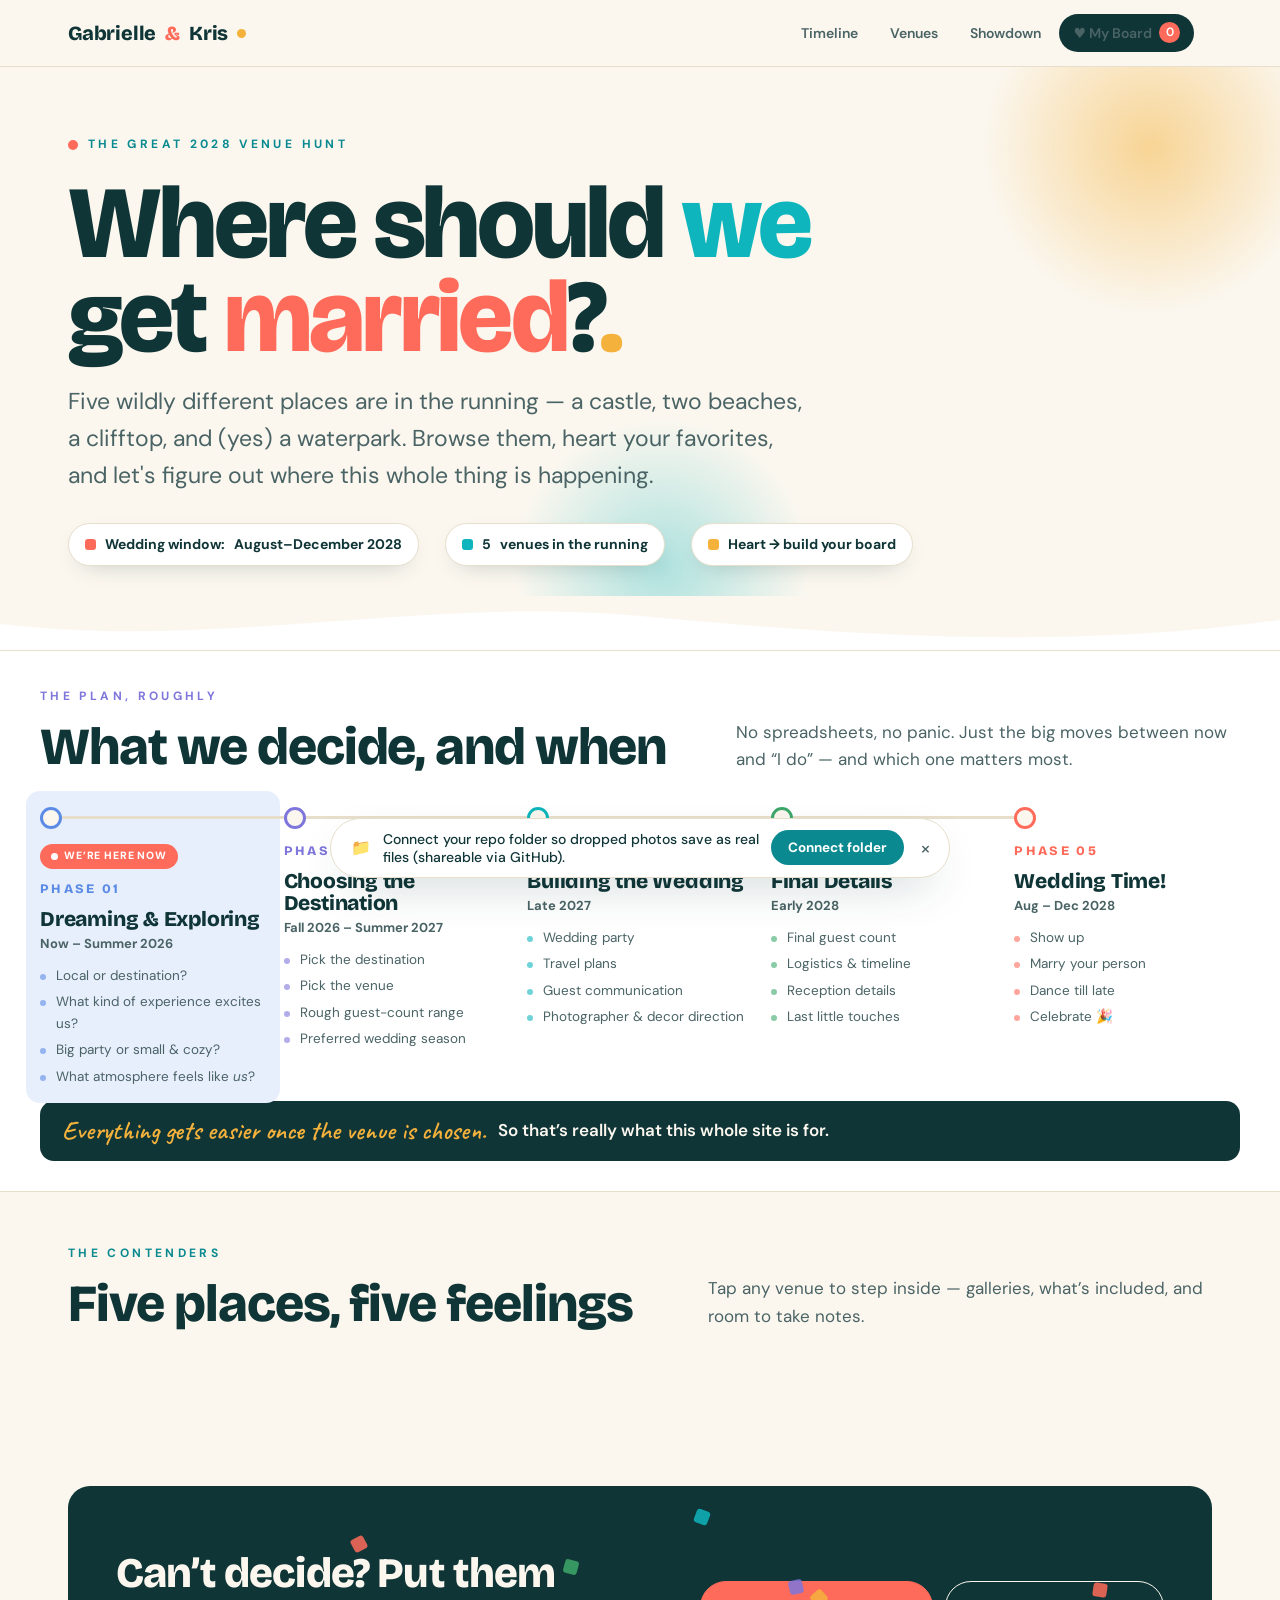
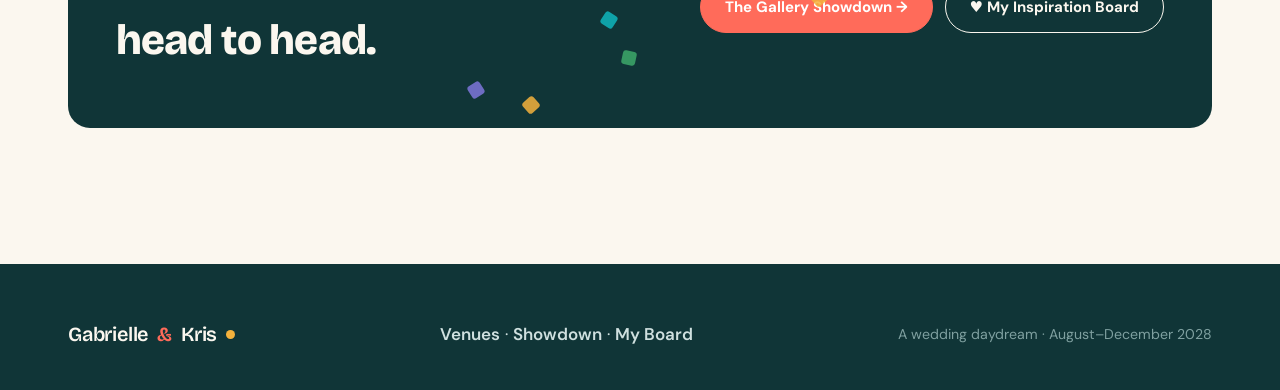
==== commit 7f2a152b: "Make venue pages dynamic with family-editable Supabase venues Move venue data out of the static data" ====
--- a/index.html
+++ b/index.html
@@ -102,6 +102,7 @@
 <script type="module" src="data-store.js"></script>
 <script src="image-slot.js"></script>
 <script src="data.js"></script>
+<script src="venue-editor.js"></script>
 <script>
 /* ---- build timeline ---- */
 (function(){
@@ -123,35 +124,78 @@
 
 /* ---- build venue grid ---- */
 (function(){
-  const g=document.getElementById('vgrid');
-  WED.venues.forEach((v,idx)=>{
-    const feat = idx===0;
-    const card=document.createElement('article');
-    card.className='vcard'+(feat?' feat':'');
-    card.style.setProperty('--vc',v.vc);
-    card.style.setProperty('--vc-deep',v.vcDeep);
-    card.innerHTML=`
-      <a class="vmedia" href="${v.slug}.html" aria-label="${v.name}">
-        <span class="vnum">${v.num}</span>
-        <image-slot id="${v.id}-hero" shape="rect" fit="cover" placeholder="Drop a hero photo of ${v.name}"></image-slot>
-      </a>
-      <div class="vbody">
-        <span class="theme"><span class="sq"></span>${v.theme}</span>
-        <h3>${v.name}</h3>
-        <div class="vloc">${v.location}</div>
-        <p class="vline">${v.oneLiner}</p>
-        <div class="tags">${v.moods.map(m=>`<span class="tag" style="background:color-mix(in srgb, ${v.vc} 16%, white);color:${v.vcDeep}">${m}</span>`).join('')}</div>
-        <div class="faves">
-          <button class="fave" data-venue="${v.id}" data-state="love" aria-pressed="false"><span class="ic">&#9829;</span>Love it</button>
-          <button class="fave" data-venue="${v.id}" data-state="maybe" aria-pressed="false"><span class="ic">&#128077;</span>Maybe</button>
-          <button class="fave" data-venue="${v.id}" data-state="info" aria-pressed="false"><span class="ic">&#128269;</span>More info</button>
-        </div>
-        <div class="vfoot">
-          <a class="explore" href="${v.slug}.html">Explore ${v.name.split(' ')[0]} <span class="arr">&rarr;</span></a>
-        </div>
-      </div>`;
-    g.appendChild(card);
-  });
+  function waitFor(check, timeout, interval){
+    timeout = timeout || 5000; interval = interval || 50;
+    return new Promise((resolve)=>{
+      const start = Date.now();
+      (function poll(){
+        const v = check();
+        if(v) return resolve(v);
+        if(Date.now()-start >= timeout) return resolve(null);
+        setTimeout(poll, interval);
+      })();
+    });
+  }
+
+  async function render(){
+    const store = await waitFor(()=>window.WedStore);
+    if(!store) return;
+    const venues = await store.getVenues();
+    const g=document.getElementById('vgrid');
+    g.innerHTML = '';
+    venues.forEach((v,idx)=>{
+      const feat = idx===0;
+      const card=document.createElement('article');
+      card.className='vcard'+(feat?' feat':'');
+      card.style.setProperty('--vc',v.vc);
+      card.style.setProperty('--vc-deep',v.vcDeep);
+      card.innerHTML=`
+        <a class="vmedia" href="venue.html?v=${encodeURIComponent(v.id)}" aria-label="${v.name}">
+          <span class="vnum">${v.num}</span>
+          <image-slot id="${v.id}-hero" shape="rect" fit="cover" placeholder="Drop a hero photo of ${v.name}"></image-slot>
+        </a>
+        <div class="vbody">
+          <span class="theme"><span class="sq"></span>${v.theme}</span>
+          <h3>${v.name}</h3>
+          <div class="vloc">${v.location}</div>
+          <p class="vline">${v.oneLiner}</p>
+          <div class="tags">${(v.moods||[]).map(m=>`<span class="tag" style="background:color-mix(in srgb, ${v.vc} 16%, white);color:${v.vcDeep}">${m}</span>`).join('')}</div>
+          <div class="faves">
+            <button class="fave" data-venue="${v.id}" data-state="love" aria-pressed="false"><span class="ic">&#9829;</span>Love it</button>
+            <button class="fave" data-venue="${v.id}" data-state="maybe" aria-pressed="false"><span class="ic">&#128077;</span>Maybe</button>
+            <button class="fave" data-venue="${v.id}" data-state="info" aria-pressed="false"><span class="ic">&#128269;</span>More info</button>
+            <button class="vedit" data-act="edit-venue" data-id="${v.id}">&#9998; Edit</button>
+          </div>
+          <div class="vfoot">
+            <a class="explore" href="venue.html?v=${encodeURIComponent(v.id)}">Explore ${v.name.split(' ')[0]} <span class="arr">&rarr;</span></a>
+          </div>
+        </div>`;
+      g.appendChild(card);
+    });
+
+    /* "Add a venue" card */
+    const addCard=document.createElement('article');
+    addCard.className='vcard vcard-add';
+    addCard.innerHTML=`<button class="plus" data-act="add-venue"><span class="ic">+</span><span>Add a venue</span></button>`;
+    g.appendChild(addCard);
+
+    /* wire edit buttons */
+    g.querySelectorAll('[data-act="edit-venue"]').forEach(btn=>{
+      btn.addEventListener('click', (e)=>{
+        e.preventDefault();
+        const venue = venues.find(x=>x.id===btn.dataset.id);
+        if(!venue) return;
+        window.WedVenueEditor.openEdit(venue, ()=>render());
+      });
+    });
+    g.querySelector('[data-act="add-venue"]').addEventListener('click', ()=>{
+      window.WedVenueEditor.openCreate(()=>render());
+    });
+
+    const app = await waitFor(()=>window.WedApp);
+    if(app){ app.initFaves(); }
+  }
+  render();
 })();
 
 /* ---- confetti specks on CTA ---- */
--- a/styles.css
+++ b/styles.css
@@ -127,6 +127,65 @@
   transition:.32s cubic-bezier(.2,.8,.3,1);}
 .toast.show{opacity:1;transform:translateY(0);}
 .toast .em{font-size:17px;}
+
+/* ---------------- venue editor ---------------- */
+.ve-dialog{border:none;border-radius:var(--r-lg);padding:0;width:min(720px,92vw);max-height:88vh;
+  box-shadow:var(--shadow);background:var(--paper);}
+.ve-dialog::backdrop{background:rgba(16,53,55,.45);backdrop-filter:blur(2px);}
+.ve-form{display:flex;flex-direction:column;gap:14px;padding:28px 30px;max-height:88vh;overflow:auto;}
+.ve-title{font-family:var(--font-display);font-weight:800;font-size:24px;letter-spacing:-.02em;margin:0;}
+.ve-grid{display:grid;grid-template-columns:1fr 1fr;gap:12px;}
+.ve-field{display:flex;flex-direction:column;gap:5px;font-size:13px;font-weight:600;color:var(--ink-soft);}
+.ve-field input,.ve-field textarea{font:inherit;font-size:14.5px;font-weight:500;color:var(--ink);
+  border:1.5px solid var(--line);border-radius:var(--r-sm,8px);background:var(--paper);padding:9px 11px;
+  font-family:'DM Sans',sans-serif;resize:vertical;}
+.ve-field input:focus,.ve-field textarea:focus{outline:none;border-color:var(--accent);}
+.ve-field input[type=color]{padding:3px;height:38px;width:60px;cursor:pointer;}
+.ve-section{border-top:1.5px solid var(--line);padding-top:14px;display:flex;flex-direction:column;gap:10px;}
+.ve-section-head{display:flex;align-items:center;justify-content:space-between;font-weight:700;font-size:14px;}
+.ve-add{font-size:13px;font-weight:700;color:var(--accent-deep);background:none;border:none;cursor:pointer;padding:4px 0;}
+.ve-add:hover{text-decoration:underline;}
+.ve-incl-list{display:flex;flex-direction:column;gap:8px;}
+.ve-incl-row{display:grid;grid-template-columns:48px 1fr 2fr auto;gap:8px;align-items:center;}
+.ve-incl-row input{font:inherit;font-size:13.5px;border:1.5px solid var(--line);border-radius:8px;
+  padding:8px 10px;font-family:'DM Sans',sans-serif;}
+.ve-incl-row input:focus{outline:none;border-color:var(--accent);}
+.ve-incl-ic{text-align:center;}
+.ve-incl-remove{background:none;border:none;font-size:20px;line-height:1;color:var(--ink-soft);cursor:pointer;padding:4px;}
+.ve-incl-remove:hover{color:var(--coral);}
+.ve-gallery{border:1.5px solid var(--line);border-radius:var(--r-sm,8px);padding:10px 12px;}
+.ve-gallery summary{cursor:pointer;font-weight:600;font-size:13.5px;}
+.ve-gallery textarea{width:100%;margin-top:8px;border:1.5px solid var(--line);border-radius:8px;
+  padding:8px 10px;font:13.5px/1.5 'DM Sans',sans-serif;resize:vertical;}
+.ve-gallery textarea:focus{outline:none;border-color:var(--accent);}
+.ve-actions{display:flex;align-items:center;gap:10px;padding-top:6px;}
+.ve-spacer{flex:1;}
+.ve-delete{font-size:13.5px;font-weight:700;color:var(--coral-deep);background:none;border:1.5px solid var(--coral-deep);
+  border-radius:30px;padding:9px 16px;cursor:pointer;}
+.ve-delete:hover{background:var(--coral-deep);color:#fff;}
+.ve-cancel{font-size:13.5px;font-weight:700;color:var(--ink-soft);background:none;border:1.5px solid var(--line);
+  border-radius:30px;padding:9px 16px;cursor:pointer;}
+.ve-cancel:hover{border-color:var(--ink);color:var(--ink);}
+.ve-save{border-radius:30px;padding:10px 22px;font-size:14px;font-weight:700;border:1.5px solid var(--accent-deep);cursor:pointer;}
+.ve-save:disabled{opacity:.6;cursor:default;}
+@media(max-width:640px){.ve-grid{grid-template-columns:1fr;}.ve-incl-row{grid-template-columns:40px 1fr;grid-template-areas:"ic title" "desc desc" "x x";}
+  .ve-incl-ic{grid-area:ic;}.ve-incl-title{grid-area:title;}.ve-incl-desc{grid-area:desc;}.ve-incl-remove{grid-area:x;justify-self:end;}}
+
+/* "add a venue" card in the venue grid */
+.vcard.vcard-add{display:flex;align-items:stretch;justify-content:stretch;min-height:260px;
+  border:2px dashed var(--line);border-radius:var(--r-lg);background:transparent;transition:.16s;}
+.vcard.vcard-add:hover{border-color:var(--accent);background:var(--accent-tint);}
+.vcard.vcard-add:hover .plus{color:var(--accent-deep);}
+.vcard.vcard-add .plus{display:flex;flex-direction:column;align-items:center;justify-content:center;
+  gap:8px;width:100%;border:none;background:none;cursor:pointer;color:var(--ink-soft);
+  font-family:inherit;font-weight:700;font-size:15px;text-align:center;transition:.16s;}
+.vcard.vcard-add .plus .ic{font-size:30px;line-height:1;font-weight:400;}
+
+/* edit/delete affordance on the venue page */
+.vedit{display:inline-flex;align-items:center;gap:7px;font-weight:700;font-size:13.5px;
+  padding:9px 15px;border-radius:30px;border:1.5px solid var(--line);background:var(--paper);color:var(--ink-soft);
+  transition:.16s;cursor:pointer;}
+.vedit:hover{border-color:var(--ink);color:var(--ink);}
 
 /* ---------------- folder connect bar ---------------- */
 .fsbar{position:fixed;left:50%;bottom:22px;transform:translateX(-50%);z-index:180;
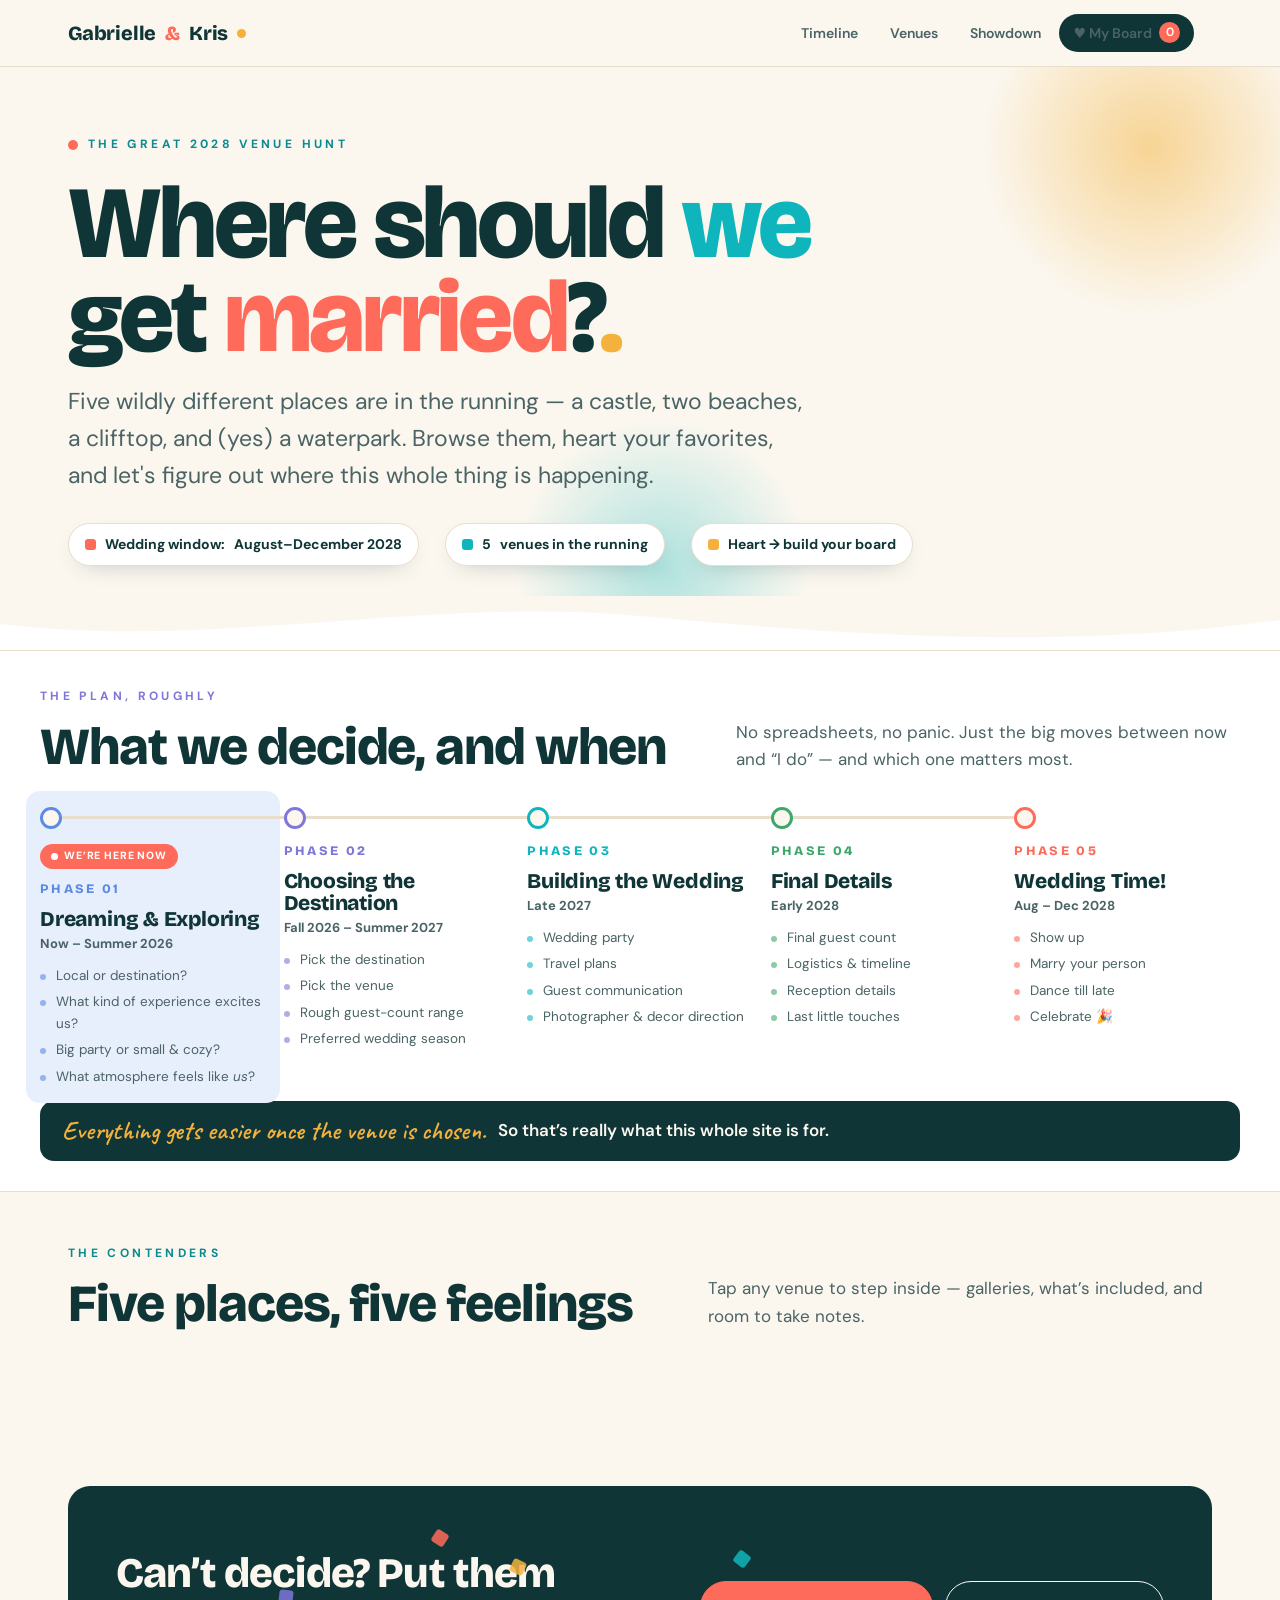
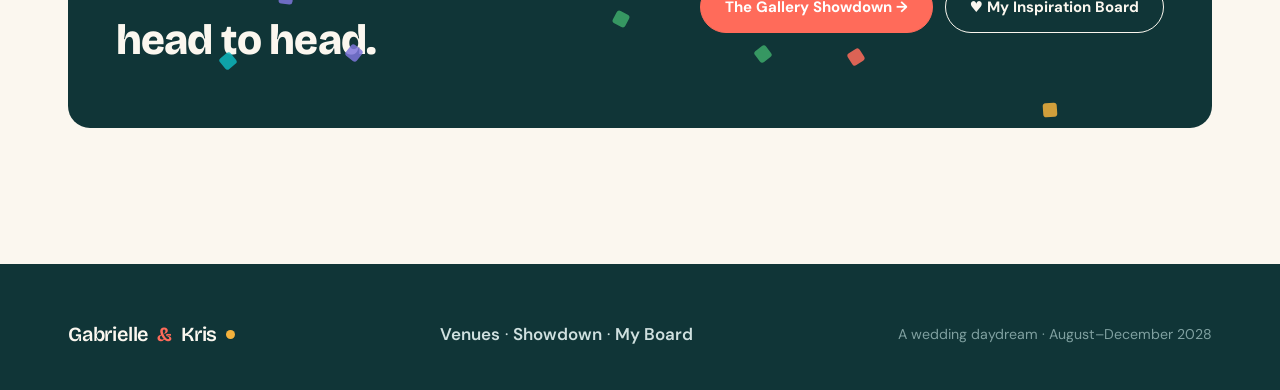
==== commit 706dd717: "Remove "Venue ##" badges from venue cards and pages The numbering wasn't meaningful to readers, so d" ====
--- a/index.html
+++ b/index.html
@@ -151,7 +151,6 @@
       card.style.setProperty('--vc-deep',v.vcDeep);
       card.innerHTML=`
         <a class="vmedia" href="venue.html?v=${encodeURIComponent(v.id)}" aria-label="${v.name}">
-          <span class="vnum">${v.num}</span>
           <image-slot id="${v.id}-hero" shape="rect" fit="cover" placeholder="Drop a hero photo of ${v.name}"></image-slot>
         </a>
         <div class="vbody">
--- a/styles.css
+++ b/styles.css
@@ -187,23 +187,6 @@
   transition:.16s;cursor:pointer;}
 .vedit:hover{border-color:var(--ink);color:var(--ink);}
 
-/* ---------------- folder connect bar ---------------- */
-.fsbar{position:fixed;left:50%;bottom:22px;transform:translateX(-50%);z-index:180;
-  display:flex;align-items:center;gap:12px;max-width:min(620px,calc(100vw - 28px));
-  background:var(--paper);border:1px solid var(--line);border-radius:40px;
-  padding:11px 14px 11px 20px;box-shadow:var(--shadow);font-size:14px;font-weight:500;color:var(--ink);}
-.fsbar.ok{background:#E6F6EE;border-color:#BFE6CF;}
-.fsbar.warn{background:#FFF4E2;border-color:#F4D9A8;}
-.fsbar .ic{font-size:16px;line-height:1;flex:0 0 auto;}
-.fsbar span{line-height:1.3;}
-.fsbar strong{font-weight:700;}
-.fsbar .connect{flex:0 0 auto;background:var(--accent-deep);color:#fff;border:none;border-radius:30px;
-  padding:9px 17px;font-weight:700;font-size:13.5px;}
-.fsbar .connect:hover{background:var(--ink);}
-.fsbar .connect:disabled{opacity:.6;}
-.fsbar .x{flex:0 0 auto;background:none;border:none;font-size:20px;line-height:1;color:var(--ink-soft);padding:0 4px;}
-.fsbar .x:hover{color:var(--ink);}
-@media(max-width:560px){.fsbar{flex-wrap:wrap;border-radius:18px;}}
 
 /* ---------------- wave divider ---------------- */
 .wave{display:block;width:100%;height:54px;}
@@ -281,9 +264,6 @@
 .vcard.feat .vmedia{flex:1 1 56%;min-height:430px;}
 .vcard .vbody{padding:26px 28px 28px;display:flex;flex-direction:column;gap:13px;}
 .vcard.feat .vbody{flex:1 1 44%;justify-content:center;padding:40px;}
-.vcard .vnum{position:absolute;top:16px;left:18px;z-index:3;font-family:var(--font-display);font-weight:800;
-  font-size:14px;letter-spacing:.1em;color:#fff;background:rgba(16,53,55,.5);backdrop-filter:blur(4px);
-  padding:5px 12px;border-radius:30px;}
 .vcard .theme{display:inline-flex;align-items:center;gap:8px;font-weight:700;font-size:13px;color:var(--vc-deep,var(--sea-deep));}
 .vcard .theme .sq{width:10px;height:10px;border-radius:3px;background:var(--vc,var(--sea));}
 .vcard h3{font-family:var(--font-display);font-weight:800;letter-spacing:-.02em;line-height:.96;margin:0;
@@ -360,6 +340,12 @@
 .cell .findbtn span{max-width:0;overflow:hidden;white-space:nowrap;opacity:0;transition:.18s;}
 .cell:hover .findbtn span{max-width:90px;opacity:1;}
 .cell .findbtn:hover{background:var(--accent-deep);}
+
+/* "+ add a photo" tile at the end of each gallery */
+.cell-add image-slot::part(frame){background:transparent;border:2px dashed var(--line);transition:.16s;}
+.cell-add image-slot::part(empty){color:var(--ink-soft);transition:.16s;}
+.cell-add image-slot:hover::part(frame),.cell-add image-slot:focus-within::part(frame){border-color:var(--accent);background:var(--accent-tint);}
+.cell-add image-slot:hover::part(empty),.cell-add image-slot:focus-within::part(empty){color:var(--accent-deep);}
 
 @media(max-width:760px){.masonry{column-count:2;}}
 
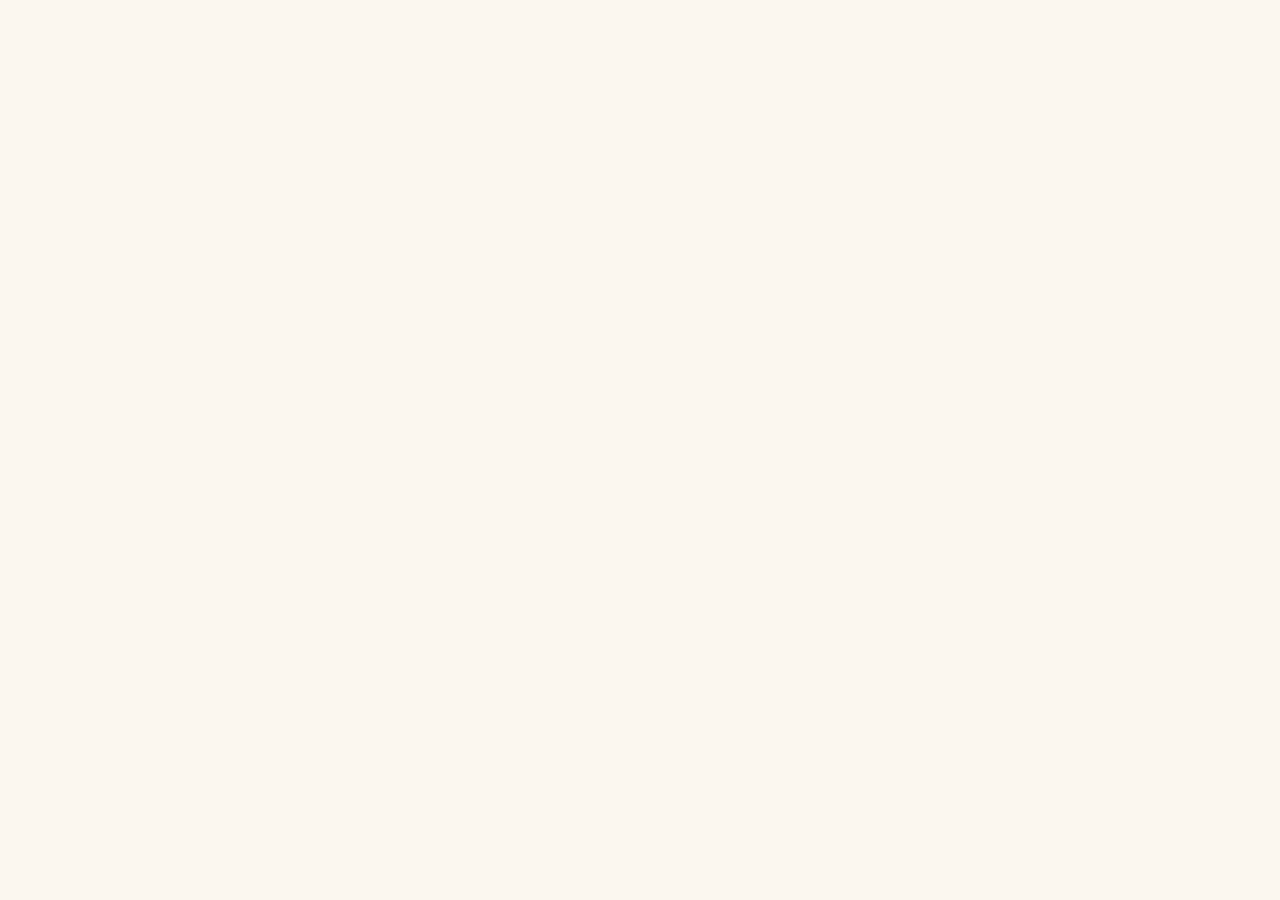
==== commit 4706e441: "Lock the site to admin-approved family members Adds an approved_users table + RLS policies so only s" ====
--- a/index.html
+++ b/index.html
@@ -11,6 +11,8 @@
 </head>
 <body data-page="home">
 
+<div id="gateOverlay"></div>
+
 <header class="nav">
   <div class="wrap nav-in">
     <a class="brand" href="index.html">Gabrielle <span class="amp">&amp;</span> Kris<span class="dot"></span></a>
@@ -20,6 +22,7 @@
       <a href="index.html#venues">Venues</a>
       <a href="showdown.html">Showdown</a>
       <a class="nav-board" href="board.html">&#9829; My Board <span class="cnt">0</span></a>
+      <a href="admin.html" class="nav-admin" style="display:none">Admin</a>
     </nav>
     <div class="auth-area"></div>
   </div>
@@ -99,6 +102,7 @@
 
 <script type="module" src="supabase-config.js"></script>
 <script type="module" src="auth.js"></script>
+<script type="module" src="gate.js"></script>
 <script type="module" src="data-store.js"></script>
 <script src="image-slot.js"></script>
 <script src="data.js"></script>
--- a/styles.css
+++ b/styles.css
@@ -92,6 +92,22 @@
 .auth-btn-fill{background:var(--accent-deep);border-color:var(--accent-deep);color:#fff;}
 .auth-btn-fill:hover{background:var(--ink);border-color:var(--ink);color:#fff;}
 @media(max-width:760px){.auth-area{margin-left:auto;}.auth-name{max-width:80px;}}
+
+/* ---------------- access gate ---------------- */
+#gateOverlay{display:none;}
+html:not(.gate-ok) body > *:not(#gateOverlay){display:none;}
+html:not(.gate-ok) #gateOverlay{
+  display:flex;align-items:center;justify-content:center;min-height:100vh;
+  padding:24px;background:var(--cream);
+}
+.gate-card{
+  max-width:420px;width:100%;text-align:center;background:var(--paper);
+  border:1px solid var(--line);border-radius:var(--r-lg);padding:40px 32px;
+  box-shadow:0 12px 40px rgba(16,53,55,.08);
+}
+.gate-card h1{margin:10px 0 14px;font-size:26px;}
+.gate-card p{margin:0 0 22px;color:var(--ink-soft);font-size:14.5px;line-height:1.6;}
+.gate-card .auth-btn{justify-content:center;width:100%;}
 
 /* ---------------- buttons ---------------- */
 .btn{display:inline-flex;align-items:center;gap:9px;font-weight:700;font-size:15px;
@@ -333,14 +349,6 @@
 .catsearch{margin-left:auto;font-weight:700;font-size:12.5px;color:var(--accent-deep);opacity:.85;white-space:nowrap;}
 .catsearch:hover{opacity:1;text-decoration:underline;}
 
-/* per-slot find button */
-.cell .findbtn{position:absolute;top:10px;left:10px;z-index:5;display:inline-flex;align-items:center;gap:6px;
-  height:38px;padding:0 13px;border-radius:30px;background:rgba(16,53,55,.62);backdrop-filter:blur(5px);
-  color:#fff;font-size:13px;font-weight:700;box-shadow:var(--shadow-sm);transition:.16s;}
-.cell .findbtn span{max-width:0;overflow:hidden;white-space:nowrap;opacity:0;transition:.18s;}
-.cell:hover .findbtn span{max-width:90px;opacity:1;}
-.cell .findbtn:hover{background:var(--accent-deep);}
-
 /* "+ add a photo" tile at the end of each gallery */
 .cell-add image-slot::part(frame){background:transparent;border:2px dashed var(--line);transition:.16s;}
 .cell-add image-slot::part(empty){color:var(--ink-soft);transition:.16s;}
@@ -357,6 +365,30 @@
   display:flex;align-items:center;justify-content:center;font-size:20px;margin-bottom:14px;}
 .incl-card h4{font-family:var(--font-display);font-weight:800;font-size:18px;margin:0 0 6px;}
 .incl-card p{margin:0;color:var(--ink-soft);font-size:14.5px;}
+
+/* inline editing (venue page) */
+.edit-only{display:none;}
+body.editing .view-only{display:none;}
+body.editing .edit-toolbar{display:flex;}
+body.editing .edit-row{display:flex;}
+body.editing .edit-input{display:block;}
+body.editing .ve-incl-list{display:flex;}
+body.editing [data-editable="text"]{outline:1px dashed var(--accent-deep);outline-offset:3px;border-radius:4px;cursor:text;}
+body.editing [data-editable="text"]:focus{outline-style:solid;background:rgba(255,255,255,.5);}
+
+.edit-toolbar{align-items:center;gap:16px;flex-wrap:wrap;margin:-10px 0 18px;padding:14px 18px;background:var(--accent-tint);border-radius:var(--r-md);}
+.edit-toolbar .swatch{display:inline-flex;align-items:center;gap:8px;font-weight:700;font-size:13px;color:var(--accent-deep);}
+.edit-toolbar .swatch input[type="color"]{width:34px;height:34px;border:none;border-radius:8px;padding:0;cursor:pointer;background:none;}
+.edit-toolbar #deleteVenue{margin-left:auto;color:var(--coral);border-color:var(--coral);}
+.edit-toolbar #deleteVenue:hover{background:var(--coral);color:#fff;}
+
+.edit-input{font:inherit;font-size:13.5px;border:1.5px solid var(--line);border-radius:8px;padding:8px 11px;background:var(--paper);color:var(--ink);width:100%;}
+.edit-input:focus{outline:none;border-color:var(--accent);}
+
+.srcbar-edit{gap:12px;margin:-6px 0 30px;padding:16px 18px;background:var(--accent-tint);border-radius:var(--r-md);}
+.edit-input-wrap{display:flex;flex-direction:column;gap:4px;font-size:12px;font-weight:700;color:var(--accent-deep);flex:1 1 180px;}
+
+#inclEdit #addInclItem{margin-top:4px;align-self:flex-start;}
 
 /* notes */
 .notes{padding:20px 0 10px;}
@@ -405,6 +437,17 @@
 .empty .em{font-size:54px;}
 .empty h3{font-family:var(--font-display);font-weight:800;font-size:26px;color:var(--ink);margin:14px 0 6px;}
 
+/* ---------------- admin page ---------------- */
+.admin-list{display:flex;flex-direction:column;gap:10px;}
+.admin-row{display:flex;align-items:center;justify-content:space-between;gap:16px;
+  padding:14px 18px;border:1px solid var(--line);border-radius:var(--r-md);background:var(--paper);}
+.admin-person{display:flex;align-items:center;gap:10px;font-weight:700;}
+.admin-you{font-weight:600;color:var(--ink-soft);}
+.admin-actions{display:flex;gap:8px;flex-wrap:wrap;}
+.admin-actions .auth-btn{cursor:pointer;}
+.admin-actions .auth-btn.is-on{background:var(--accent-tint);border-color:var(--accent);color:var(--accent-deep);}
+.admin-actions .auth-btn:disabled{opacity:.5;cursor:default;}
+
 /* verdict summary on board */
 .verdict{display:grid;grid-template-columns:repeat(5,1fr);gap:14px;margin:10px 0 36px;}
 .vcell{background:var(--paper);border:1px solid var(--line);border-radius:var(--r-md);padding:18px;text-align:center;}
